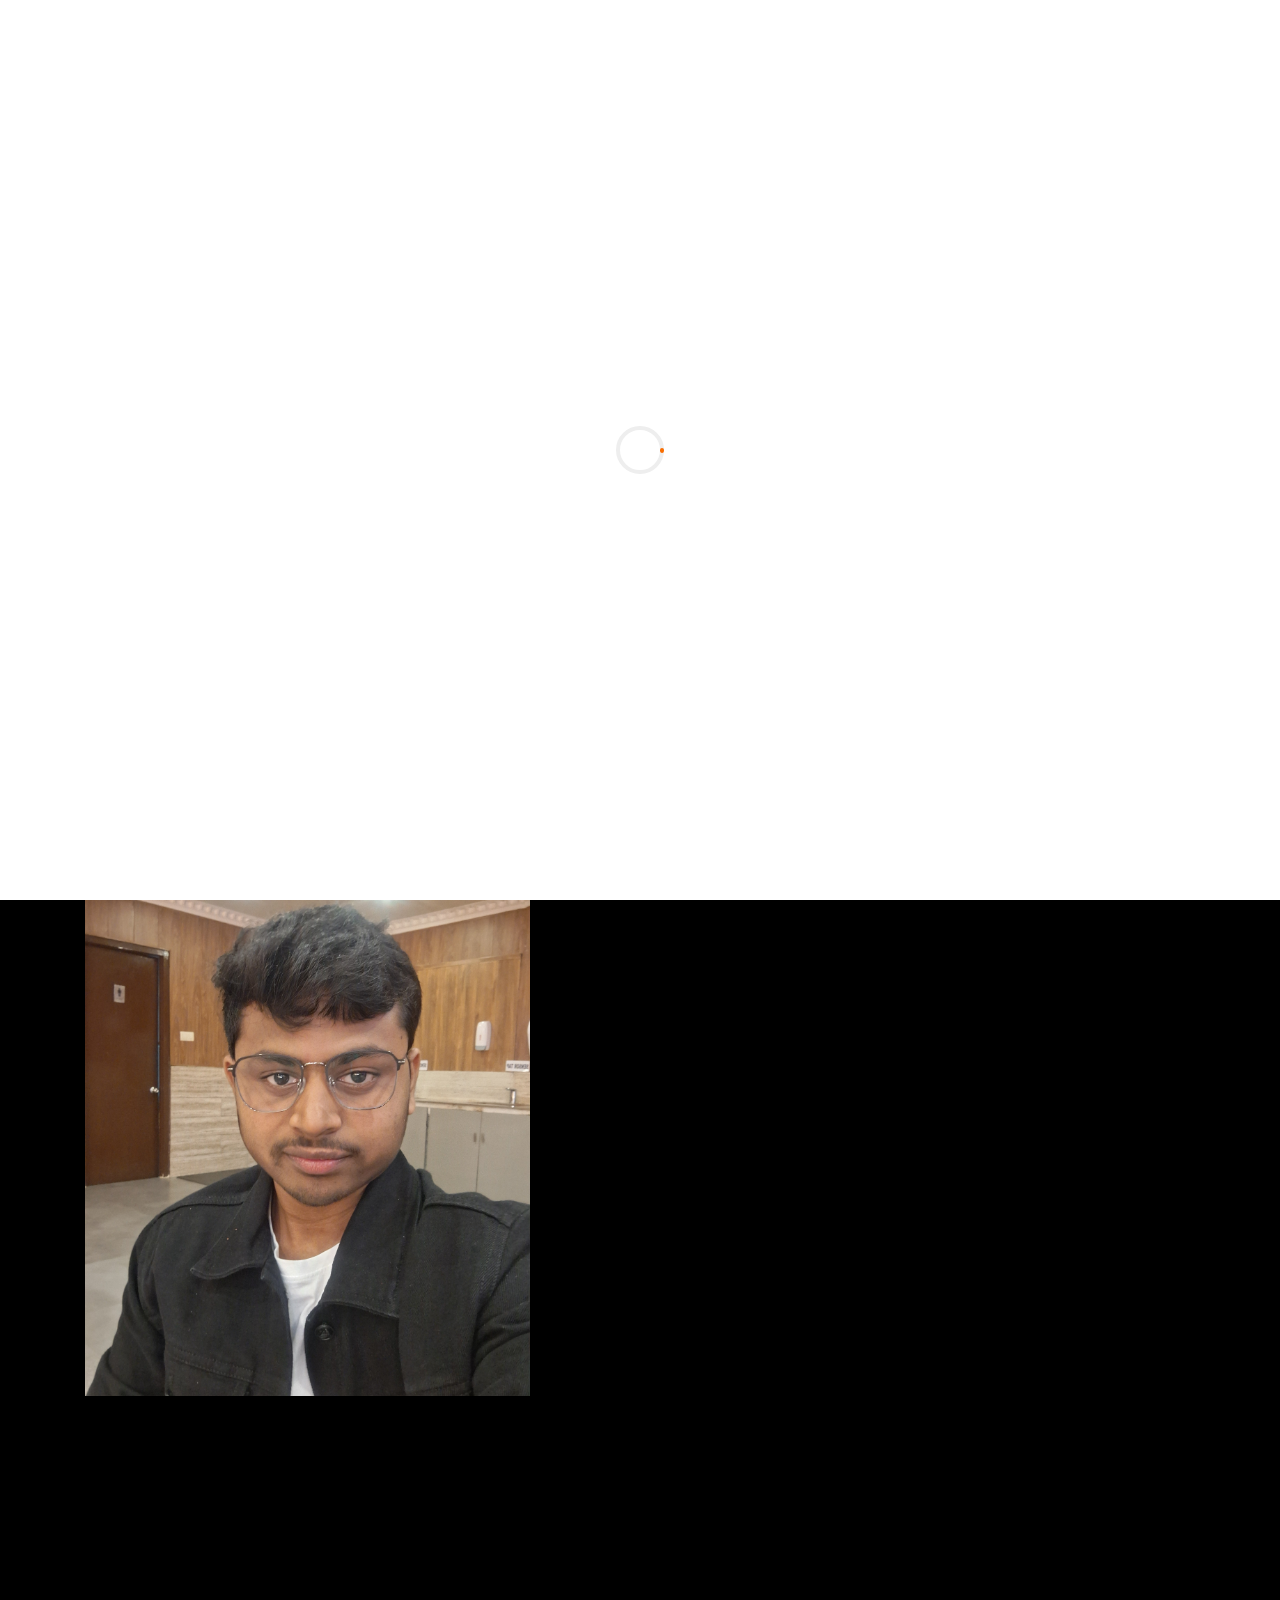
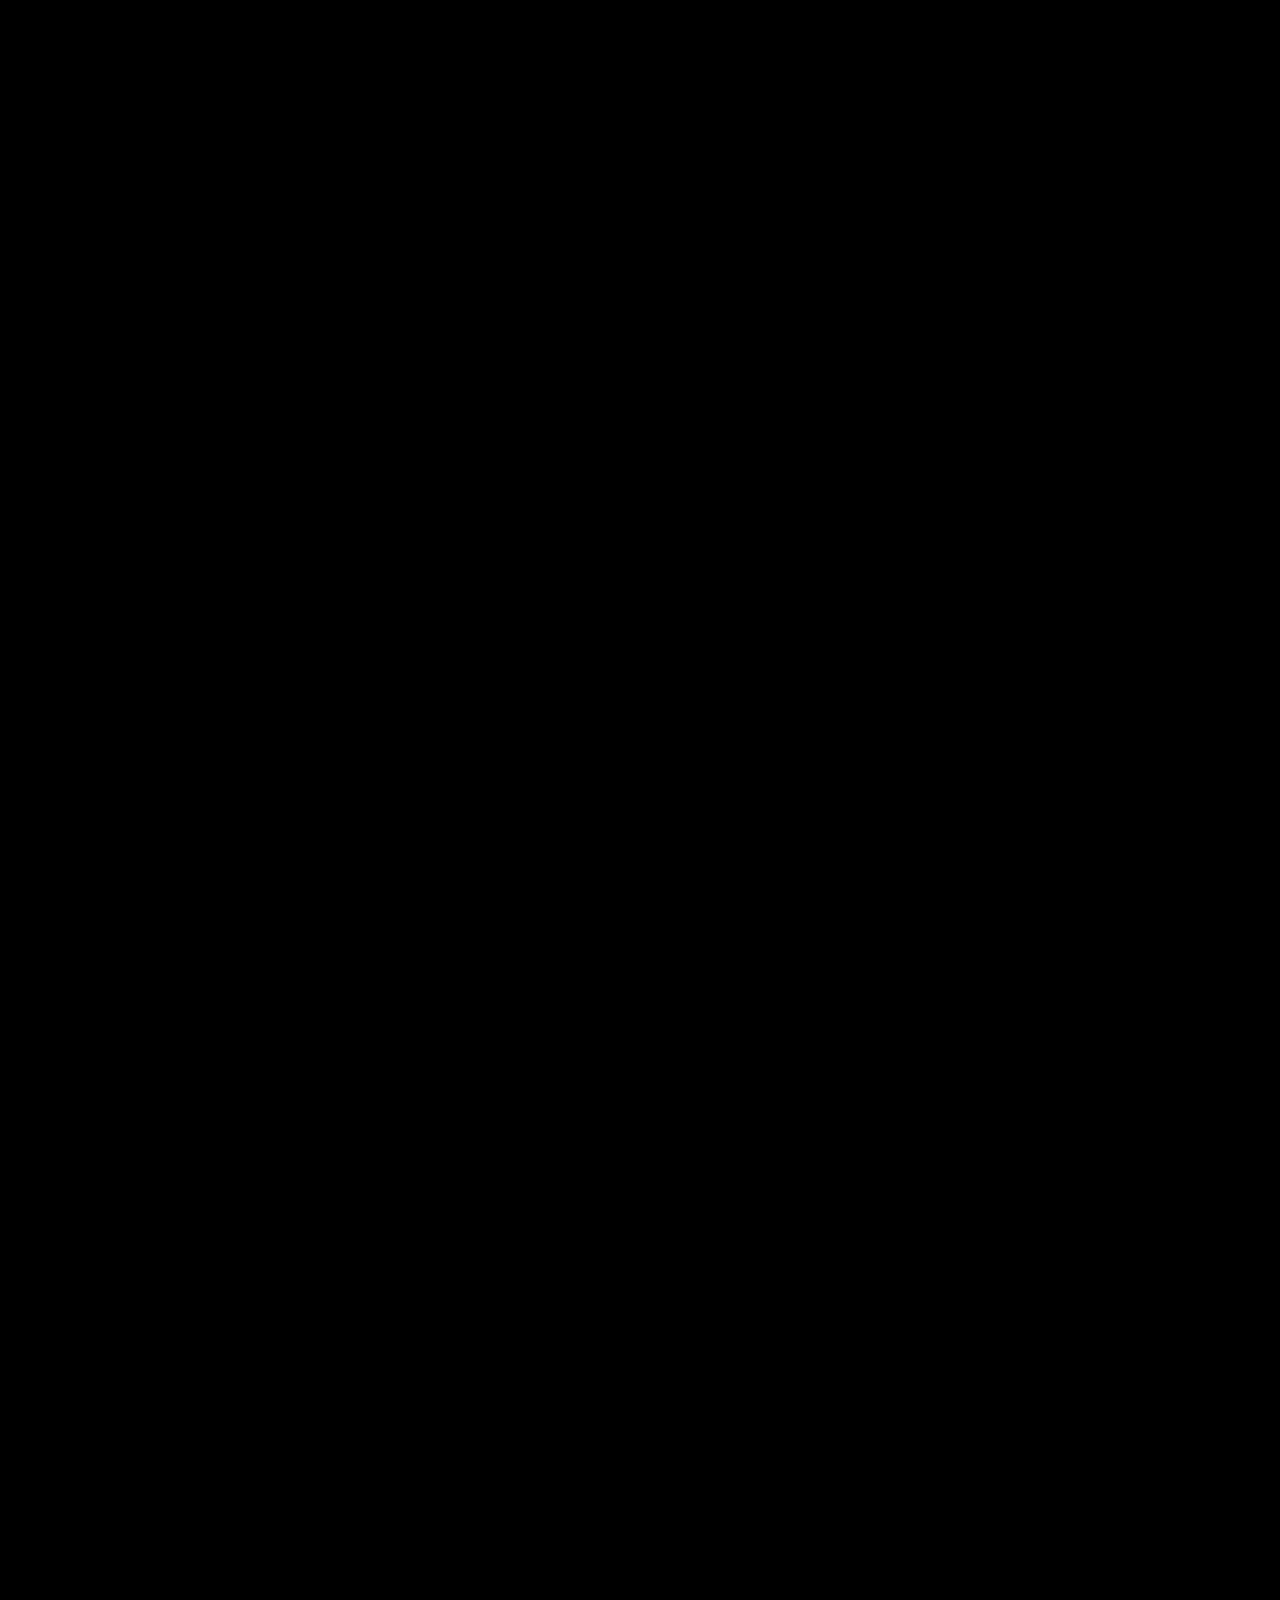
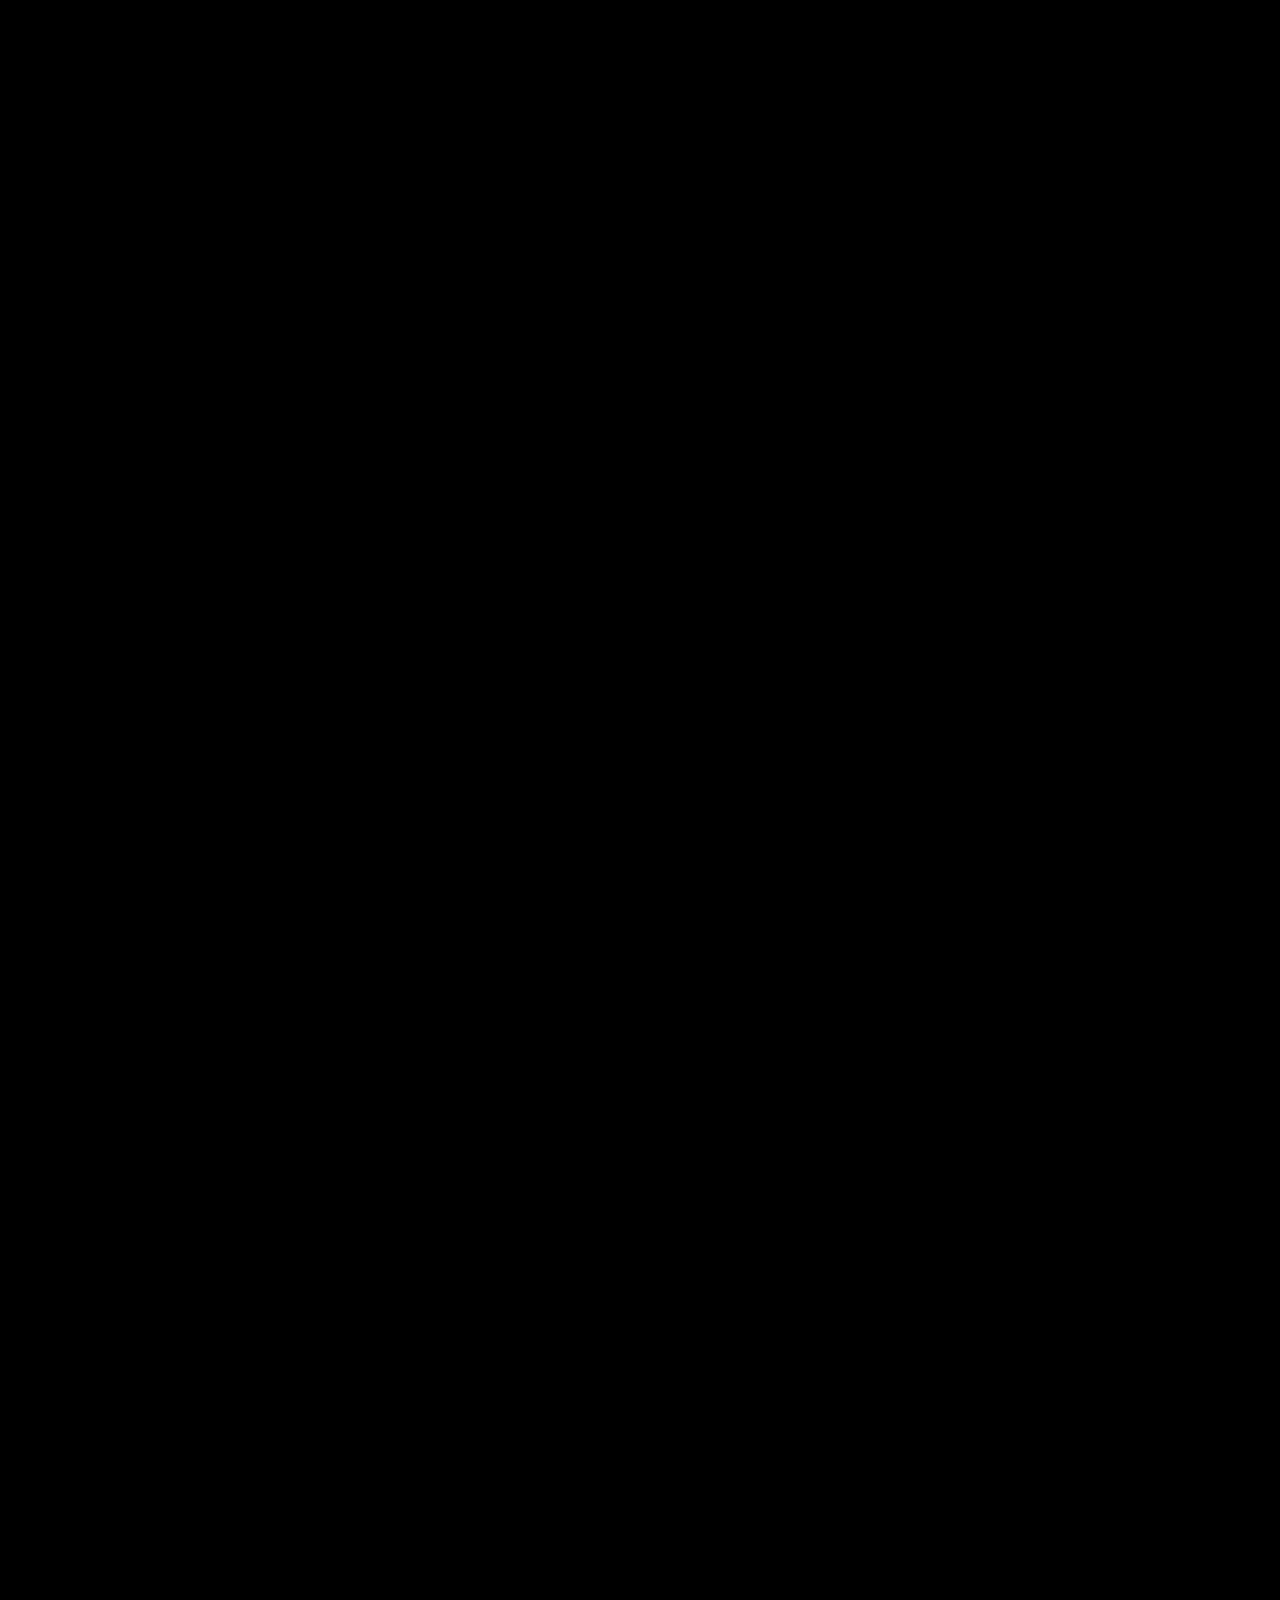
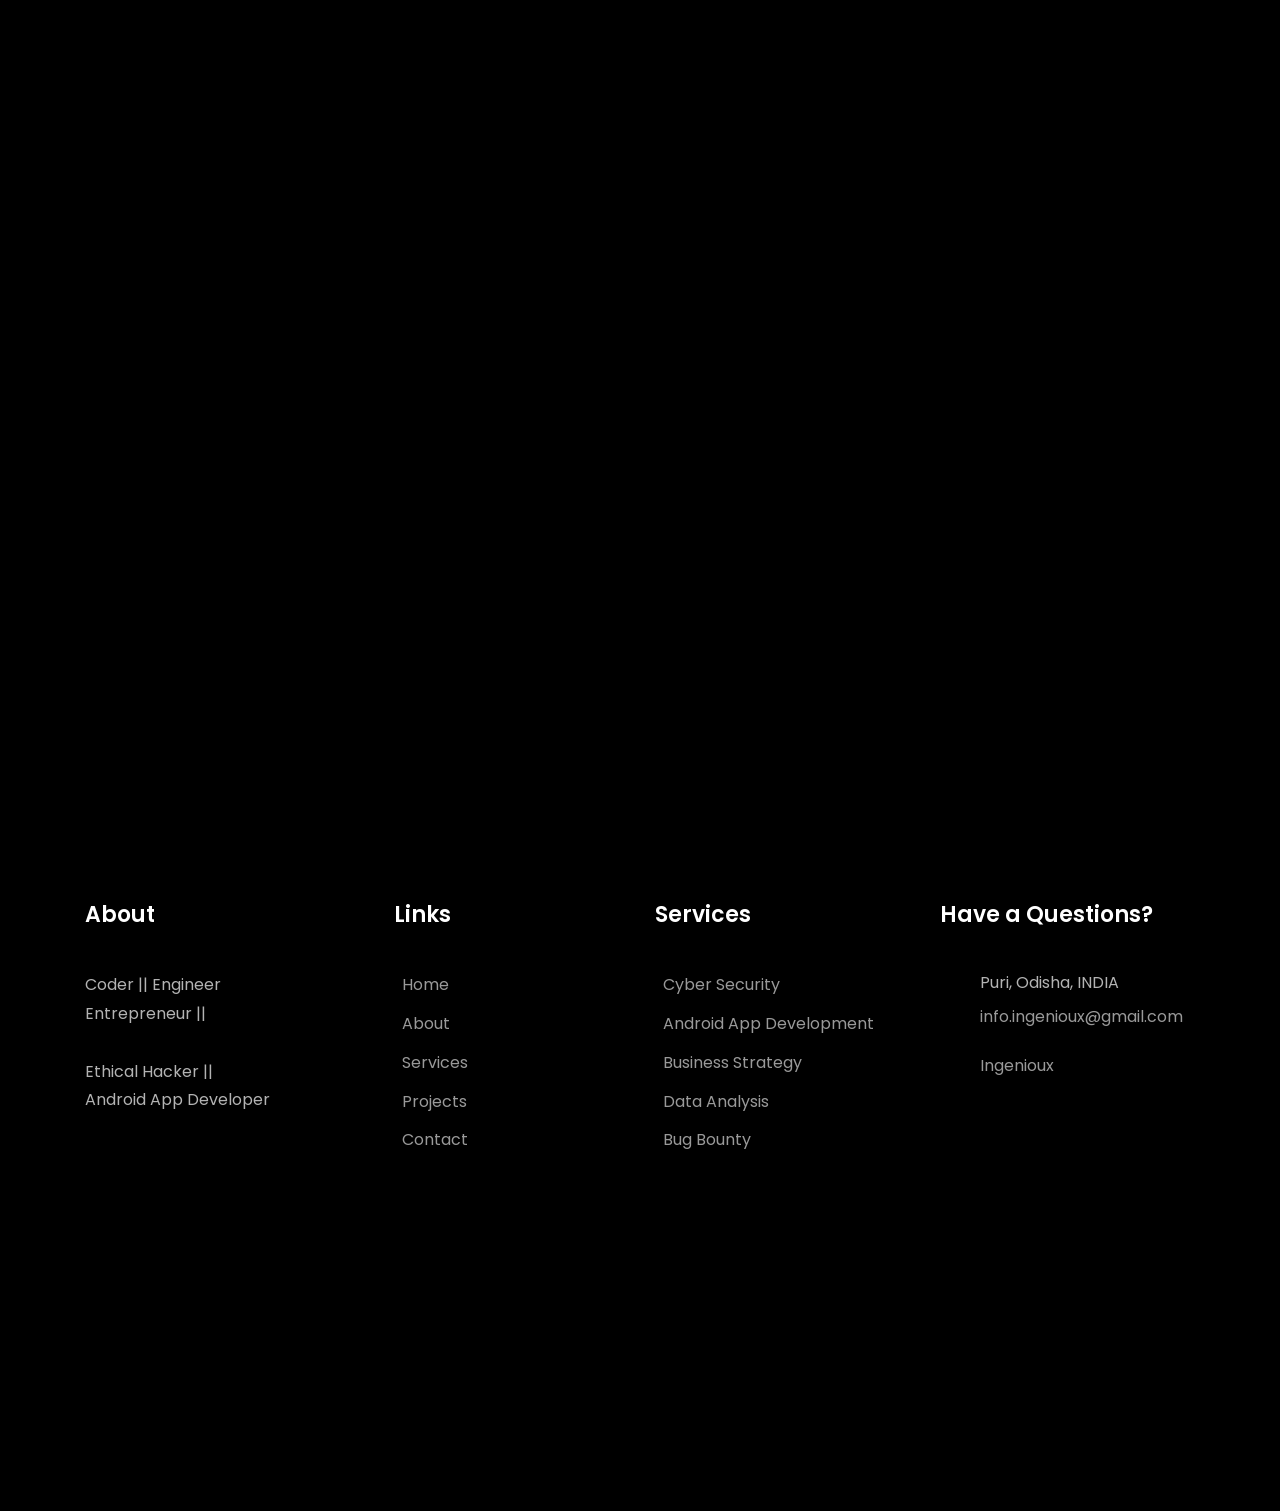
==== index.html @ 1e1bdc82 "Update index.html" ====
<!DOCTYPE html>
<html lang="en">
  <head>
    <title>Ingenioux || Hay Alekh!</title>
	  <link rel="icon" type="image/x-icon" href="https://blogger.googleusercontent.com/img/b/R29vZ2xl/AVvXsEhs-Kacajv7HwZ5LqKXg7LOEbwEMvuIS_xNDwW8kSK6Xep871aoGZAReVaSqQMQChvLt1QCOat-HdSnHIPf30BVnsytGZv7FipYfxCVT7uJjE8OHJSL7Al9yIMluQMZDfxj1KQny-QWlMieLqH8_SDfEB0HZ5l1DxRagwo4IL-vvm2brqpiVw470M8WXw/s320/20220922_144903.jpg">
    <meta charset="utf-8">
    <meta name="viewport" content="width=device-width, initial-scale=1, shrink-to-fit=no">
    
    <link href="https://fonts.googleapis.com/css?family=Poppins:100,200,300,400,500,600,700,800,900" rel="stylesheet">

    <link rel="stylesheet" href="css/open-iconic-bootstrap.min.css">
    <link rel="stylesheet" href="css/animate.css">
    
    <link rel="stylesheet" href="css/owl.carousel.min.css">
    <link rel="stylesheet" href="css/owl.theme.default.min.css">
    <link rel="stylesheet" href="css/magnific-popup.css">

    <link rel="stylesheet" href="css/aos.css">

    <link rel="stylesheet" href="css/ionicons.min.css">
    
    <link rel="stylesheet" href="css/flaticon.css">
    <link rel="stylesheet" href="css/icomoon.css">
    <link rel="stylesheet" href="css/style.css">
  </head>
  <body data-spy="scroll" data-target=".site-navbar-target" data-offset="300">
	  
	  
    <nav class="navbar navbar-expand-lg navbar-dark ftco_navbar ftco-navbar-light site-navbar-target" id="ftco-navbar">
	    <div class="container">
	      <a class="navbar-brand" href="index.html">#ALEKH</a>
	      <button class="navbar-toggler js-fh5co-nav-toggle fh5co-nav-toggle" type="button" data-toggle="collapse" data-target="#ftco-nav" aria-controls="ftco-nav" aria-expanded="false" aria-label="Toggle navigation">
	        <span class="oi oi-menu"></span> Menu
	      </button>

	      <div class="collapse navbar-collapse" id="ftco-nav">
	        <ul class="navbar-nav nav ml-auto">
	          <li class="nav-item"><a href="#home-section" class="nav-link"><span>Home</span></a></li>
	          <li class="nav-item"><a href="#about-section" class="nav-link"><span>About</span></a></li>
	          <li class="nav-item"><a href="#education-section" class="nav-link"><span>Education</span></a></li>
	          <li class="nav-item"><a href="#services-section" class="nav-link"><span>Services</span></a></li>
	          <li class="nav-item"><a href="#skills-section" class="nav-link"><span>Skills</span></a></li>
	          <li class="nav-item"><a href="#projects-section" class="nav-link"><span>Projects</span></a></li>
	          <li class="nav-item"><a href="#contact-section" class="nav-link"><span>Contact</span></a></li>
	        </ul>
	      </div>
	    </div>
	  </nav>
	  <section id="home-section" class="hero">
		  <div class="home-slider  owl-carousel">
	      <div class="slider-item ">
	      	<div class="overlay"></div>
	        <div class="container">
	          <div class="row d-md-flex no-gutters slider-text align-items-end justify-content-end" data-scrollax-parent="true">
	          	<div class="one-third js-fullheight order-md-last img img_bsck_edit" style="background-image:url(images/bg_1.png);">
	          		<div class="overlay"></div>
	          	</div>
		          <div class="one-forth d-flex  align-items-center ftco-animate" data-scrollax=" properties: { translateY: '70%' }">
		          	<div class="text">
						<style> @media (max-width: 768px) {
  								#home-section .one-forth {
    							margin-top: 50px;
  									}
								}
						</style>
		          		<span class="subheading">Hello!</span>
			            <h1 class="mb-4 mt-3">I'm <span>ALEKH</span></h1>
			            <h2 class="mb-4">A Research Scholar</h2>
			            <p><a href="#" class="btn btn-primary py-3 px-4">Hire me</a> <a href="#" class="btn btn-white btn-outline-white py-3 px-4">My works</a></p>
		            </div>
		          </div>
	        	</div>
	        </div>
	      </div>

	      <div class="slider-item">
	      	<div class="overlay"></div>
	        <div class="container">
	          <div class="row d-flex no-gutters slider-text align-items-end justify-content-end" data-scrollax-parent="true">
	          	<div class="one-third js-fullheight order-md-last img img_bsck_edit" style="background-image:url(images/bg_3.png);">
	          		<div class="overlay"></div>
	          	</div>
		          <div class="one-forth d-flex align-items-center ftco-animate" data-scrollax=" properties: { translateY: '70%' }">
		          	<div class="text">
						<style> @media (max-width: 768px) {
  								#home-section .one-forth {
    							margin-top: 50px;
  									}
								}
						</style>
		          		<span class="subheading">Hello!</span>
			            <h1 class="mb-4 mt-3">I'm <span>ALEKH</span></h1>
			            <h2 class="mb-4">An Android App Developper</h2>
			            <p><a href="#" class="btn btn-primary py-3 px-4">Hire me</a> <a href="#" class="btn btn-white btn-outline-white py-3 px-4">My works</a></p>
		            </div>
		          </div>
	        	</div>
	        </div>
	      </div>
	    </div>
    </section>
<style> @media (max-width: 768px) {
  #home-section .slider-item {
    height: 500px !important;   // smaller height for mobile
  }
  #home-section .js-fullheight {
    height: 500px !important;
  }
}
</style>

    <section class="ftco-about img ftco-section ftco-no-pb" id="about-section">
    	<div class="container">
    		<div class="row d-flex">
    			<div class="col-md-6 col-lg-5 d-flex">
    				<div class="img-about img d-flex align-items-stretch">
    					<div class="overlay"></div>
	    				<div class="img d-flex align-self-stretch align-items-center" style="background-image:url(images/about.jpg);">
	    				</div>
    				</div>
    			</div>
    			<div class="col-md-6 col-lg-7 pl-lg-5 pb-5">
    				<div class="row justify-content-start pb-3">
		          <div class="col-md-12 heading-section ftco-animate">
		          	<h1 class="big">About</h1>
		            <h2 class="mb-4">About Me</h2>
		            <p> </p>
		            <ul class="about-info mt-4 px-md-0 px-2">
		            	<li class="d-flex"><span>Name:</span> <span>Alekh Chandra Sahoo</span></li>
		            	<li class="d-flex"><span>Age:</span> <span>23</span></li>
		            	<li class="d-flex"><span>Address:</span> <span>Puri, Odisha, India</span></li>
		            	<li class="d-flex"><span>Email:</span> <span>info.ingenioux@gmail.com</span></li>
		            	<li class="d-flex"><span>Handles: </span> <span>Ingenioux</span></li>
		            </ul>
		          </div>
		        </div>

					
	          <div class="counter-wrap ftco-animate d-flex mt-md-3">
              <div class="text">
              	<p class="mb-4">
	                <center><span class="number" data-number="95">0</span>
	                <span>+ Projects completed</span></center>
                </p>
                <p><a href="https://drive.google.com/file/d/12e6tczPypV0lP0zd4TnnIY482uBv_f4H/view?usp=sharing" class="btn btn-primary py-3 px-3">Download CV</a></p>
              </div>
	          </div>
	        </div>
        </div>
    	</div>
    </section>

    <section class="ftco-section ftco-no-pb" id="education-section">
    	<div class="container">
    		<div class="row justify-content-center pb-5">
          <div class="col-md-10 heading-section text-center ftco-animate">
          	<h1 class="big big-2">Education</h1>
            <h2 class="mb-4">Education</h2>
            <p>  </p>
          </div>
        </div>   

			
    		<div class="row">
    			<div class="col-md-6">
    				<div class="resume-wrap ftco-animate">
    					<span class="date">2015-2018</span>
    					<h2>Matriculation</h2>
    					<span class="position">Aishanyeswar Bidyapith, Astarang</span>
    					<p class="mt-4">      </p>
    				</div></div>


					<div class="col-md-6">
    				<div class="resume-wrap ftco-animate">
    					<span class="date">2018-2020</span>
    					<h2>Post-matric in Science with IT</h2>
    					<span class="position">Rajdhani Higher Secondary School, Bhubaneswar</span>
    					<p class="mt-4">     </p>
    				</div></div>
					</div>

					<div class="row">
					<div class="col-md-6">
					<div class="resume-wrap ftco-animate">
					<span class="date">2020-2024</span>
    					<h2>BTech in Computer Sciencen and Engineering</h2>
    					<span class="position">Government College of Engineering Kalahandi</span>
    					<p class="mt-4">   </p>
					</div></div>

						
    			<div class="col-md-6">
    				<div class="resume-wrap ftco-animate">
    					<span class="date">2024-2025</span>
					<h2>Preparation of GATE EXAM</h2>
					<span class="position">From Byju's, PW </span>
					<p class="mt-4">   </p>
				</div></div>
				</div>
				

				<div class="row">	
				<div class="col-md-6">
				<div class="resume-wrap ftco-animate">
					<span class="date">2025-2027</span>
					<h2>MTech in Computer Science and Engineering</h2>
					<span class="position">Odisha University of Technology and Research</span>
					<p class="mt-4">   </p>
				</div></div>	
				</div>


					
				</div>
    </section>

    <section class="ftco-section" id="services-section">
    	<div class="container">
    		<div class="row justify-content-center py-5 mt-5">
          <div class="col-md-12 heading-section text-center ftco-animate">
          	<h1 class="big big-2">Services</h1>
            <h2 class="mb-4">Services</h2>
            <p> </p>
          </div>
        </div>
    		<div class="row">
					<div class="col-md-4 text-center d-flex ftco-animate">
						<a href="#" class="services-1">
							<span class="icon">
								<i class="flaticon-analysis"></i>
							</span>
							<div class="desc">
								<h3 class="mb-5">Android App Development</h3>
							</div>
						</a>
					</div>
					<div class="col-md-4 text-center d-flex ftco-animate">
						<a href="#" class="services-1">
							<span class="icon">
								<i class="flaticon-flasks"></i>
							</span>
							<div class="desc">
								<h3 class="mb-5">Full-stack development</h3>
							</div>
						</a>
					</div>
					<div class="col-md-4 text-center d-flex ftco-animate">
						<a href="#" class="services-1">
							<span class="icon">
								<i class="flaticon-ideas"></i>
							</span>
							<div class="desc">
								<h3 class="mb-5">Reseach Works</h3>
							</div>
						</a>
					</div>

					<div class="col-md-4 text-center d-flex ftco-animate">
						<a href="#" class="services-1">
							<span class="icon">
								<i class="flaticon-analysis"></i>
							</span>
							<div class="desc">
								<h3 class="mb-5">Teaching</h3>
							</div>
						</a>
					</div>
					<div class="col-md-4 text-center d-flex ftco-animate">
						<a href="#" class="services-1">
							<span class="icon">
								<i class="flaticon-flasks"></i>
							</span>
							<div class="desc">
								<h3 class="mb-5">Data Analysis</h3>
							</div>
						</a>
					</div>
					<div class="col-md-4 text-center d-flex ftco-animate">
						<a href="#" class="services-1">
							<span class="icon">
								<i class="flaticon-ideas"></i>
							</span>
							<div class="desc">
								<h3 class="mb-5">Business Strategy</h3>
							</div>
						</a>
					</div>
				</div>
    	</div>
    </section>

		
		<section class="ftco-section" id="skills-section">
			<div class="container">
				<div class="row justify-content-center pb-5">
          <div class="col-md-12 heading-section text-center ftco-animate">
          	<h1 class="big big-2">Skills</h1>
            <h2 class="mb-4">My Skills</h2>
            <p> </p>
          </div>
        </div>
				<div class="row">
					<div class="col-md-6 animate-box">
						<div class="progress-wrap ftco-animate">
							<h3>Android Studio</h3>
							<div class="progress">
							 	<div class="progress-bar color-1" role="progressbar" aria-valuenow="80"
							  	aria-valuemin="0" aria-valuemax="100" style="width:80%">
							    <span>80%</span>
							  	</div>
							</div>
						</div>
					</div>
					<div class="col-md-6 animate-box">
						<div class="progress-wrap ftco-animate">
							<h3>Full Stack Development</h3>
							<div class="progress">
							 	<div class="progress-bar color-2" role="progressbar" aria-valuenow="65"
							  	aria-valuemin="0" aria-valuemax="100" style="width:65%">
							    <span>85%</span>
							  	</div>
							</div>
						</div>
					</div>
										<div class="col-md-6 animate-box">
						<div class="progress-wrap ftco-animate">
							<h3>Data Structure and Algorithm</h3>
							<div class="progress">
							 	<div class="progress-bar color-1" role="progressbar" aria-valuenow="80"
							  	aria-valuemin="0" aria-valuemax="100" style="width:80%">
							    <span>80%</span>
							  	</div>
							</div>
						</div>
					</div>
					<div class="col-md-6 animate-box">
						<div class="progress-wrap ftco-animate">
							<h3>Database Management System</h3>
							<div class="progress">
							 	<div class="progress-bar color-2" role="progressbar" aria-valuenow="65"
							  	aria-valuemin="0" aria-valuemax="100" style="width:65%">
							    <span>80%</span>
							  	</div>
							</div>
						</div>
					</div>
					<div class="col-md-6 animate-box">
						<div class="progress-wrap ftco-animate">
							<h3>JAVA</h3>
							<div class="progress">
							 	<div class="progress-bar color-3" role="progressbar" aria-valuenow="95"
							  	aria-valuemin="0" aria-valuemax="100" style="width:95%">
							    <span>95%</span>
							  	</div>
							</div>
						</div>
					</div>
					<div class="col-md-6 animate-box">
						<div class="progress-wrap ftco-animate">
							<h3>Python</h3>
							<div class="progress">
							 	<div class="progress-bar color-4" role="progressbar" aria-valuenow="85"
							  	aria-valuemin="0" aria-valuemax="100" style="width:85%">
							    <span>85%</span>
							  	</div>
							</div>
						</div>
					</div>
					<div class="col-md-6 animate-box">
						<div class="progress-wrap ftco-animate">
							<h3>C++</h3>
							<div class="progress">
							 	<div class="progress-bar color-3" role="progressbar" aria-valuenow="80"
							  	aria-valuemin="0" aria-valuemax="100" style="width:80%">
							    <span>80%</span>
							  	</div>
							</div>
						</div>
					</div>
					<div class="col-md-6 animate-box">
						<div class="progress-wrap ftco-animate">
							<h3>MySQL</h3>
							<div class="progress">
							 	<div class="progress-bar color-5" role="progressbar" aria-valuenow="80"
							  	aria-valuemin="0" aria-valuemax="100" style="width:80%">
							    <span>80%</span>
							  	</div>
							</div>
						</div>
					</div>
					<div class="col-md-6 animate-box">
						<div class="progress-wrap ftco-animate">
							<h3>Research Writing</h3>
							<div class="progress">
							 	<div class="progress-bar color-3" role="progressbar" aria-valuenow="95"
							  	aria-valuemin="0" aria-valuemax="100" style="width:95%">
							    <span>85%</span>
							  	</div>
							</div>
						</div>
					</div>
					<div class="col-md-6 animate-box">
						<div class="progress-wrap ftco-animate">
							<h3>Business Management</h3>
							<div class="progress">
							 	<div class="progress-bar color-6" role="progressbar" aria-valuenow="65"
							  	aria-valuemin="0" aria-valuemax="100" style="width:65%">
							    <span>75%</span>
							  	</div>
							</div>
						</div>
					</div>
				</div>
			</div>
		</section>
 



    <section class="ftco-section ftco-project" id="projects-section">
			<div class="container">
				<div class="row justify-content-center py-5 mt-5">
			  <div class="col-md-12 heading-section text-center ftco-animate">
				  <h1 class="big big-2">Projects</h1>
				<h2 class="mb-4">Projects</h2>
				<p> </p>
			  </div>
			</div>
				<div class="row">
						<div class="col-md-4 text-center d-flex ftco-animate">
							<a href="#" class="services-1">
								<span class="icon">
								</span>
								<div class="desc">
									<h3 class="mb-5">Application for lost luggage retrivation</h3>
								</div>
							</a>
						</div>
						<div class="col-md-4 text-center d-flex ftco-animate">
							<a href="#" class="services-1">
								<span class="icon">
								</span>
								<div class="desc">
									<h3 class="mb-5">Automated printing using application</h3>
								</div>
							</a>
						</div>
						<div class="col-md-4 text-center d-flex ftco-animate">
							<a href="#" class="services-1">
								<span class="icon">
								</span>
								<div class="desc">
									<h3 class="mb-5">Nearby people discover application</h3>
								</div>
							</a>
						</div>
	
						<div class="col-md-4 text-center d-flex ftco-animate">
							<a href="#" class="services-1">
								<span class="icon">
								</span>
								<div class="desc">
									<h3 class="mb-5">Social media application</h3>
								</div>
							</a>
						</div>
						<div class="col-md-4 text-center d-flex ftco-animate">
							<a href="#" class="services-1">
								<span class="icon">
								</span>
								<div class="desc">
									<h3 class="mb-5">Cloud Storage Application</h3>
								</div>
							</a>
						</div>
						<div class="col-md-4 text-center d-flex ftco-animate">
							<a href="#" class="services-1">
								<span class="icon">
								</span>
								<div class="desc">
									<h3 class="mb-5">Jarvish AI</h3>
								</div>
							</a>
						</div>
					</div>
			</div>
		</section>
    	



    <section class="ftco-section contact-section ftco-no-pb" id="contact-section">
      <div class="container">
      	<div class="row justify-content-center mb-5 pb-3">
          <div class="col-md-7 heading-section text-center ftco-animate">
            <h1 class="big big-2">Contact</h1>
            <h2 class="mb-4">Contact Me</h2>
            <p>            </p>
          </div>
        </div>

        <div class="row d-flex contact-info mb-5">
          <div class="col-md-6 col-lg-3 d-flex ftco-animate">
          	<div class="align-self-stretch box p-4 text-center">
          		<div class="icon d-flex align-items-center justify-content-center">
          			<span class="icon-map-signs"></span>
          		</div>
          		<h3 class="mb-4">Address</h3>
	            <p>Puri, Odisha, INDIA</p>
	          </div>
          </div>
          <div class="col-md-6 col-lg-3 d-flex ftco-animate">
          	<div class="align-self-stretch box p-4 text-center">
          		<div class="icon d-flex align-items-center justify-content-center">
          			<span class="icon-phone2"></span>
          		</div>
          		<h3 class="mb-4">Nickname</h3>
	            <p>Ingenioux</p>
	          </div>
          </div>
          <div class="col-md-6 col-lg-3 d-flex ftco-animate">
          	<div class="align-self-stretch box p-4 text-center">
          		<div class="icon d-flex align-items-center justify-content-center">
          			<span class="icon-paper-plane"></span>
          		</div>
          		<h3 class="mb-4">Email Address</h3>
	            <p><a href="mailto:energeticreebel.in@gmail.com" target="_blank">info.ingenioux@gmail.com</a></p>
	          </div>
          </div>
          <div class="col-md-6 col-lg-3 d-flex ftco-animate">
          	<div class="align-self-stretch box p-4 text-center">
          		<div class="icon d-flex align-items-center justify-content-center">
          			<span class="icon-globe"></span>
          		</div>
          		<h3 class="mb-4">Website</h3>
	            <p><a href="https://ingenioux.blogspot.com/" target="_blank">Ingenioux</a></p>
	          </div>
          </div>
        </div>  
    </section>



		

    <footer class="ftco-footer ftco-section">
      <div class="container">
        <div class="row mb-5">
          <div class="col-md">
            <div class="ftco-footer-widget mb-4">
              <h2 class="ftco-heading-2">About</h2>
              <p>Coder || Engineer<br>
                Entrepreneur ||<br><br>
		Ethical Hacker ||<br>
		Android App Developer</p>
            </div>
          </div>
          <div class="col-md">
            <div class="ftco-footer-widget mb-4 ml-md-4">
              <h2 class="ftco-heading-2">Links</h2>
              <ul class="list-unstyled">
                <li><a href="#"><span class="icon-long-arrow-right mr-2"></span>Home</a></li>
                <li><a href="#"><span class="icon-long-arrow-right mr-2"></span>About</a></li>
                <li><a href="#"><span class="icon-long-arrow-right mr-2"></span>Services</a></li>
                <li><a href="#"><span class="icon-long-arrow-right mr-2"></span>Projects</a></li>
                <li><a href="#"><span class="icon-long-arrow-right mr-2"></span>Contact</a></li>
              </ul>
            </div>
          </div>
          <div class="col-md">
             <div class="ftco-footer-widget mb-4">
              <h2 class="ftco-heading-2">Services</h2>
              <ul class="list-unstyled">
                <li><a href="#"><span class="icon-long-arrow-right mr-2"></span>Cyber Security</a></li>
                <li><a href="#"><span class="icon-long-arrow-right mr-2"></span>Android App Development</a></li>
                <li><a href="#"><span class="icon-long-arrow-right mr-2"></span>Business Strategy</a></li>
                <li><a href="#"><span class="icon-long-arrow-right mr-2"></span>Data Analysis</a></li>
                <li><a href="#"><span class="icon-long-arrow-right mr-2"></span>Bug Bounty</a></li>
              </ul>
            </div>
          </div>
          <div class="col-md">
            <div class="ftco-footer-widget mb-4">
            	<h2 class="ftco-heading-2">Have a Questions?</h2>
            	<div class="block-23 mb-3">
	              <ul>
	                <li><span class="icon icon-map-marker"></span><span class="text">Puri, Odisha, INDIA</span></li>
	                <li><a href="#"><span class="icon icon-envelope"></span><span class="text">info.ingenioux@gmail.com</span></a></li>
			<li><a href="#"><span class="icon icon-phone"></span><span class="text">Ingenioux</span></a></li>
	              </ul>
	            </div>
            </div>
          </div>
        </div>
        <div class="row">
          <div class="col-md-12 text-center">

            
          </div>
        </div>
      </div>

	<div class="container">
        <div class="row mb-5">
	<ul class="ftco-footer-social list-unstyled float-md-left float-lft mt-5">
		<li class="ftco-animate"><a href="https://github.com/ingenioux" target="_blank"><span class="icon-github"></span></a></li>
		<li class="ftco-animate"><a href="https://www.linkedin.com/in/ingenioux/" target="_blank"><span class="icon-linkedin"></span></a></li>
                <li class="ftco-animate"><a href="https://twitter.com/ingenioux_" target="_blank"><span class="icon-twitter"></span></a></li>
                <li class="ftco-animate"><a href="https://www.facebook.com/ingenioux.io" target="_blank"><span class="icon-facebook"></span></a></li>
                <li class="ftco-animate"><a href="https://www.instagram.com/ingenioux.io/" target="_blank"><span class="icon-instagram"></span></a></li>
		<li class="ftco-animate"><a href="https://api.whatsapp.com/send?phone=919556771667&text=Hii..%20Alekh%20!!%20" target="_blank"><span class="icon-whatsapp"></span></a></li>
              </ul></div></div>
    </footer>
    
  

  <!-- loader -->
  <div id="ftco-loader" class="show fullscreen"><svg class="circular" width="48px" height="48px"><circle class="path-bg" cx="24" cy="24" r="22" fill="none" stroke-width="4" stroke="#eeeeee"/><circle class="path" cx="24" cy="24" r="22" fill="none" stroke-width="4" stroke-miterlimit="10" stroke="#F96D00"/></svg></div>


  <script src="js/jquery.min.js"></script>
  <script src="js/jquery-migrate-3.0.1.min.js"></script>
  <script src="js/popper.min.js"></script>
  <script src="js/bootstrap.min.js"></script>
  <script src="js/jquery.easing.1.3.js"></script>
  <script src="js/jquery.waypoints.min.js"></script>
  <script src="js/jquery.stellar.min.js"></script>
  <script src="js/owl.carousel.min.js"></script>
  <script src="js/jquery.magnific-popup.min.js"></script>
  <script src="js/aos.js"></script>
  <script src="js/jquery.animateNumber.min.js"></script>
  <script src="js/scrollax.min.js"></script>
  
  <script src="js/main.js"></script>
    
  </body>
</html>
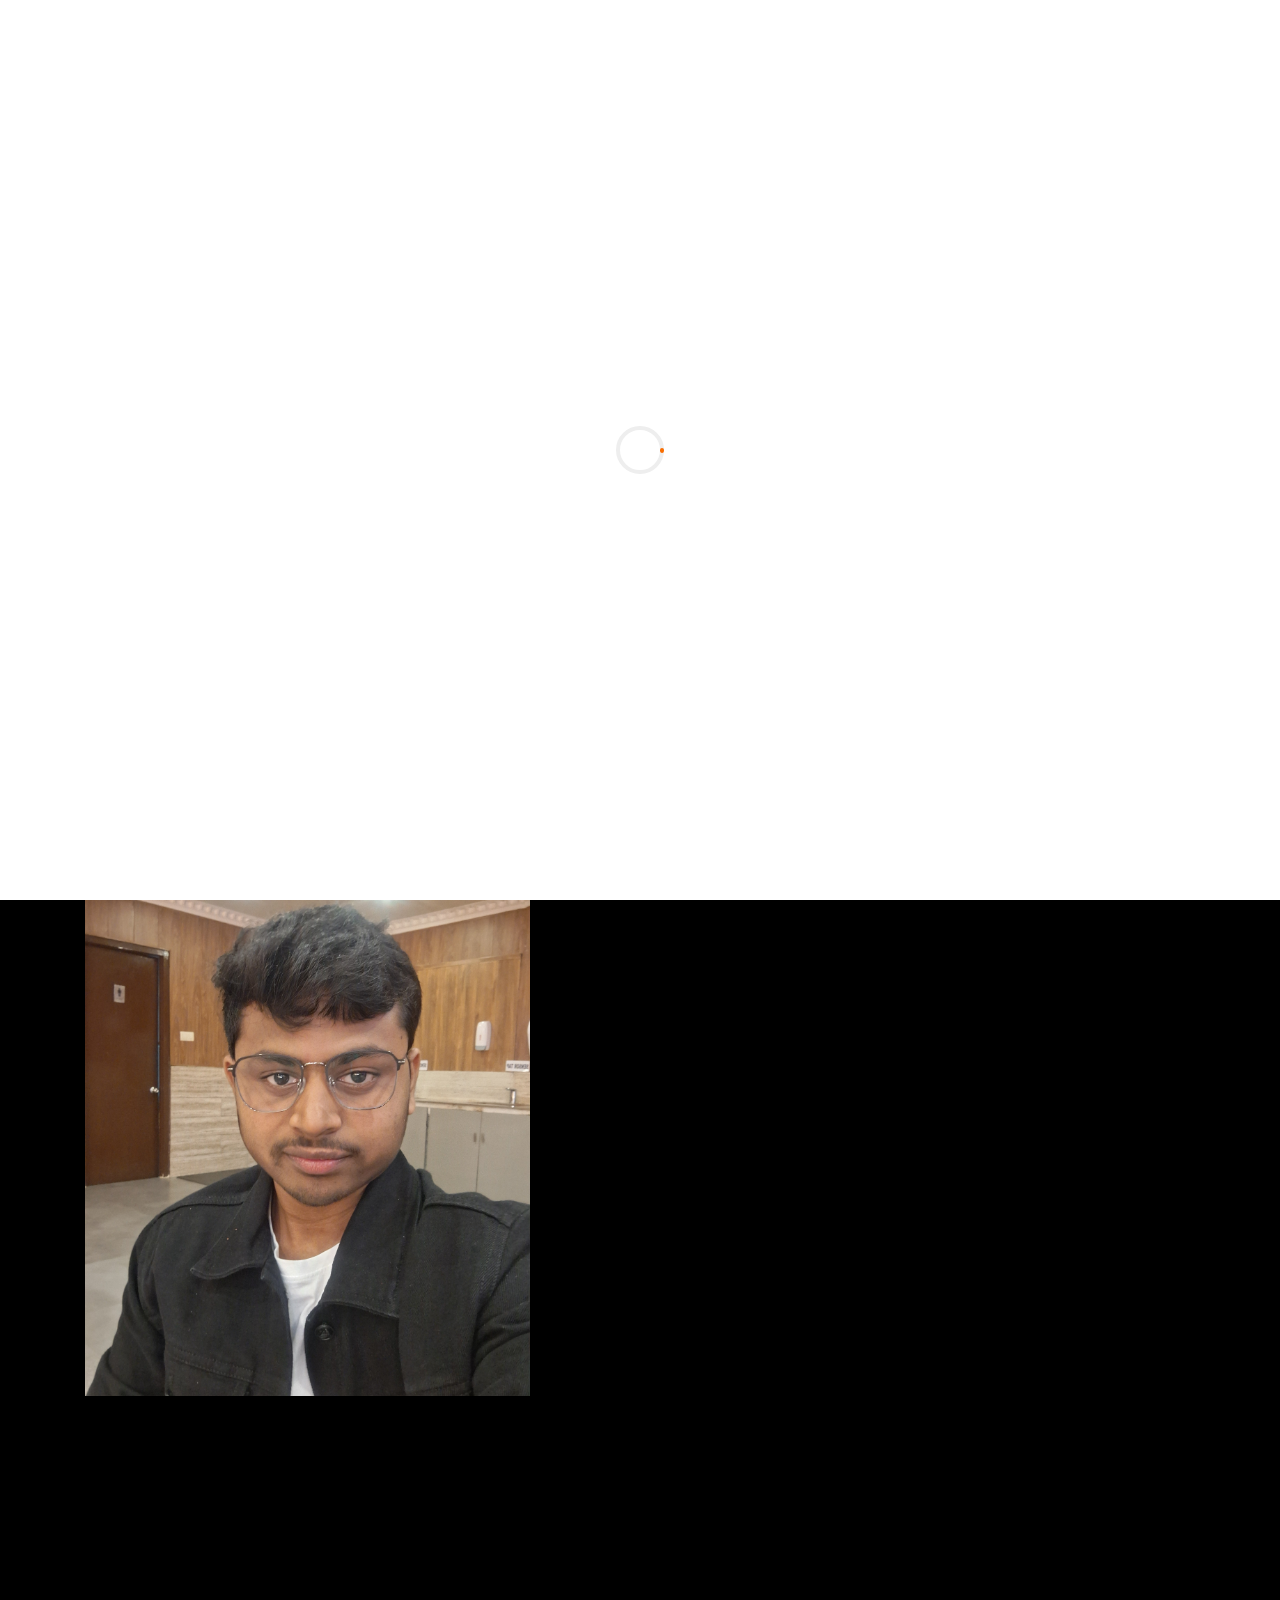
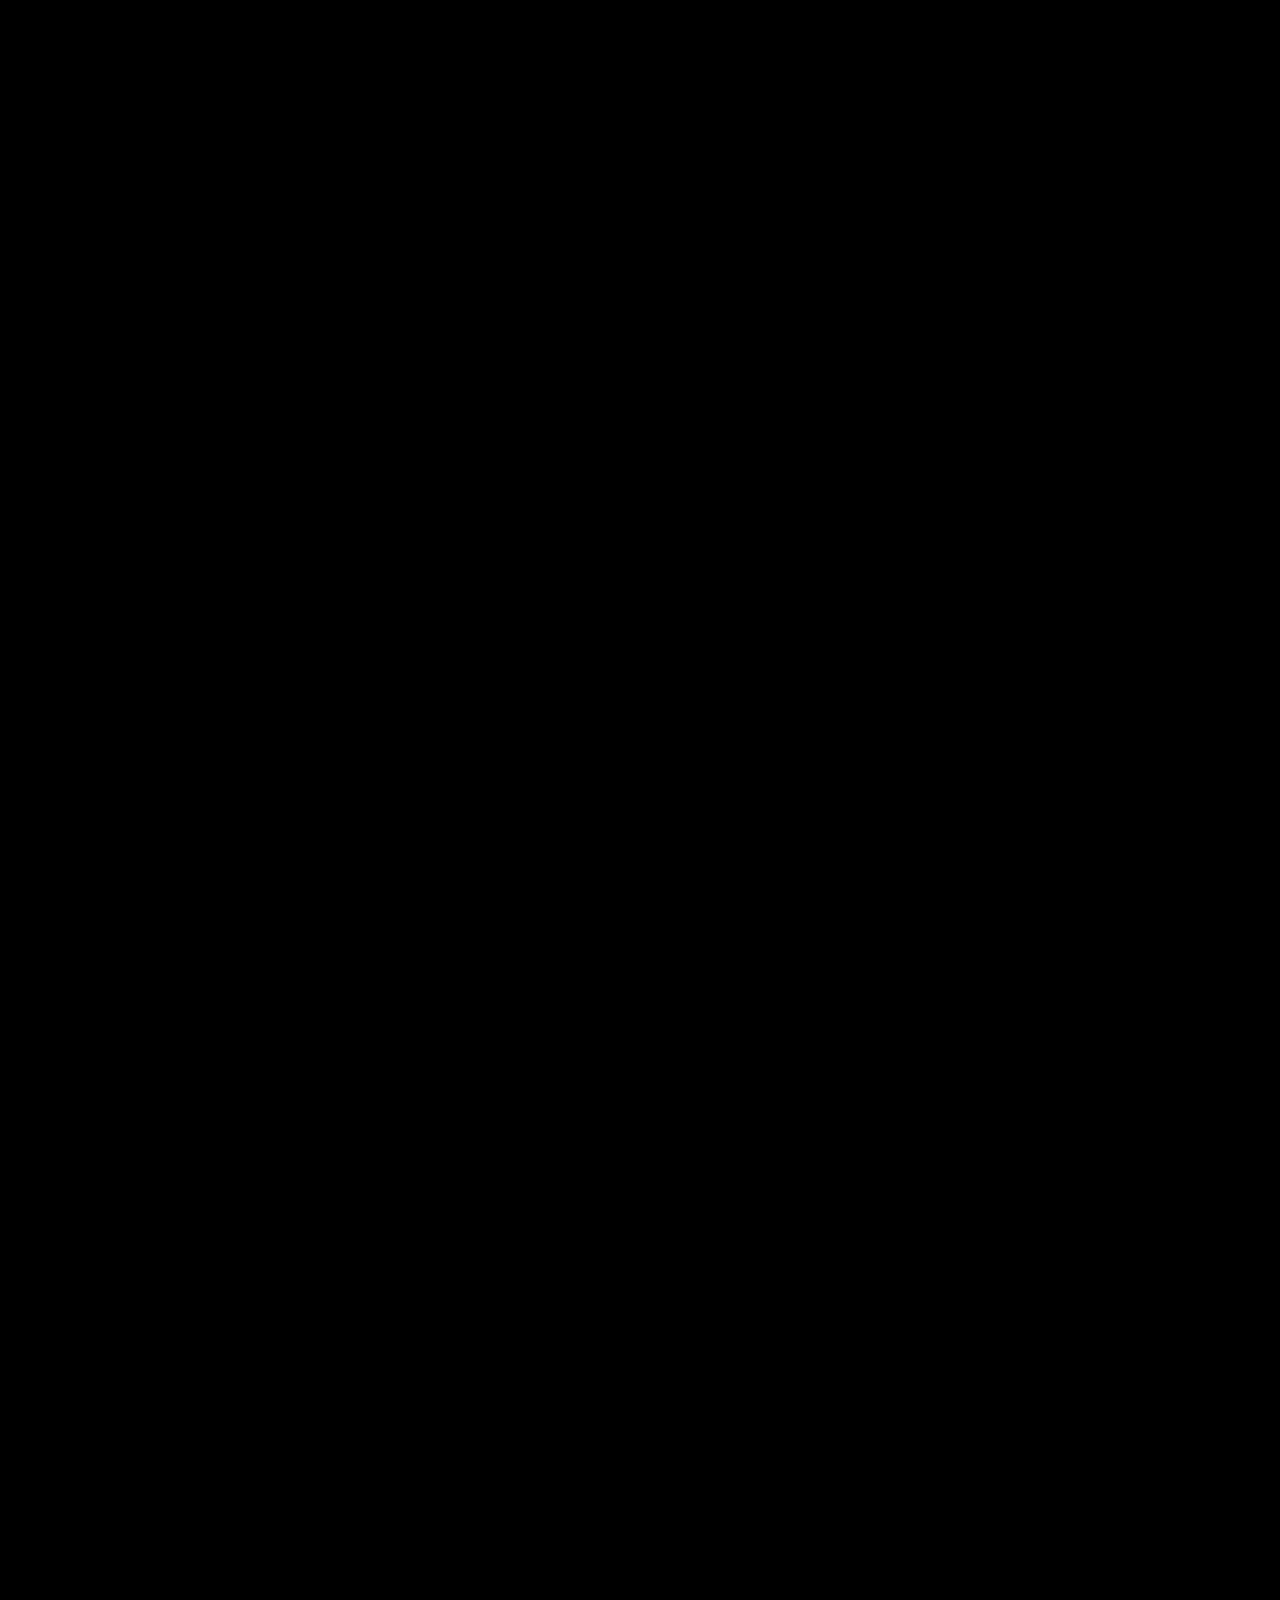
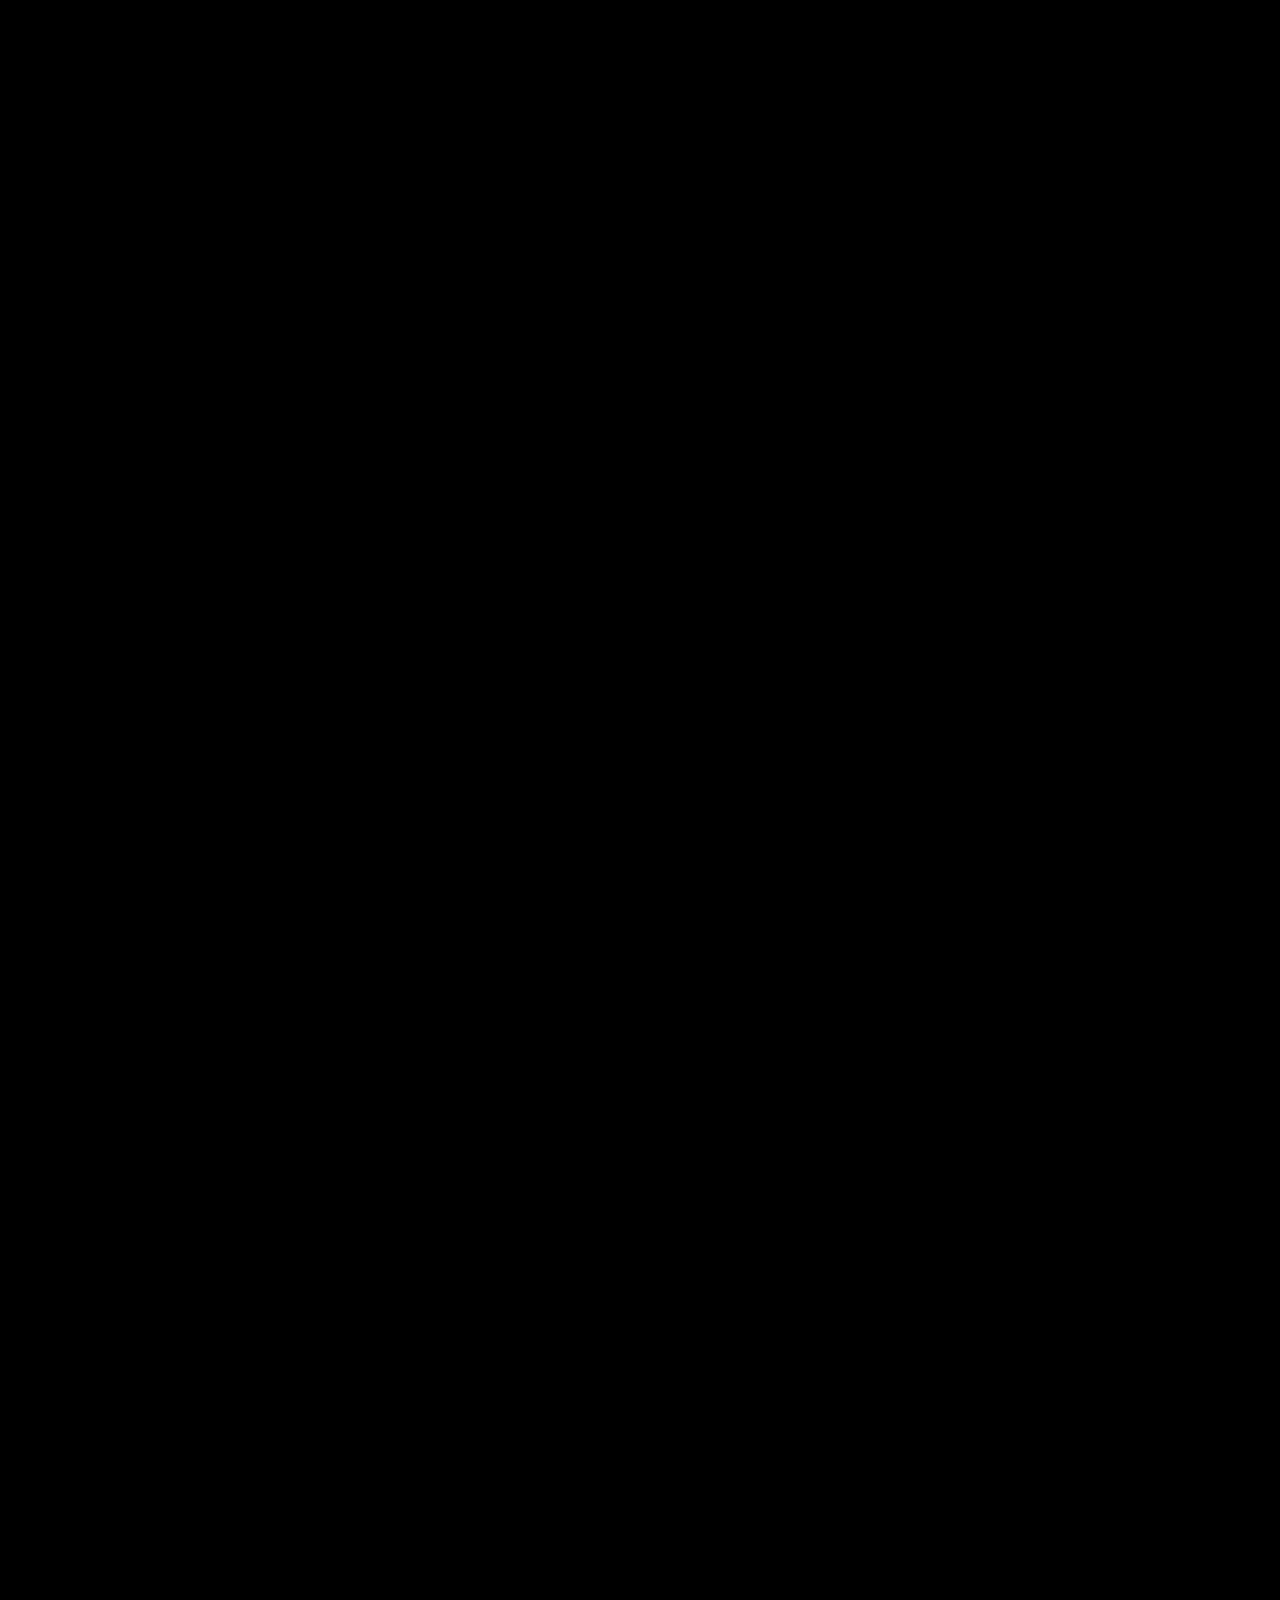
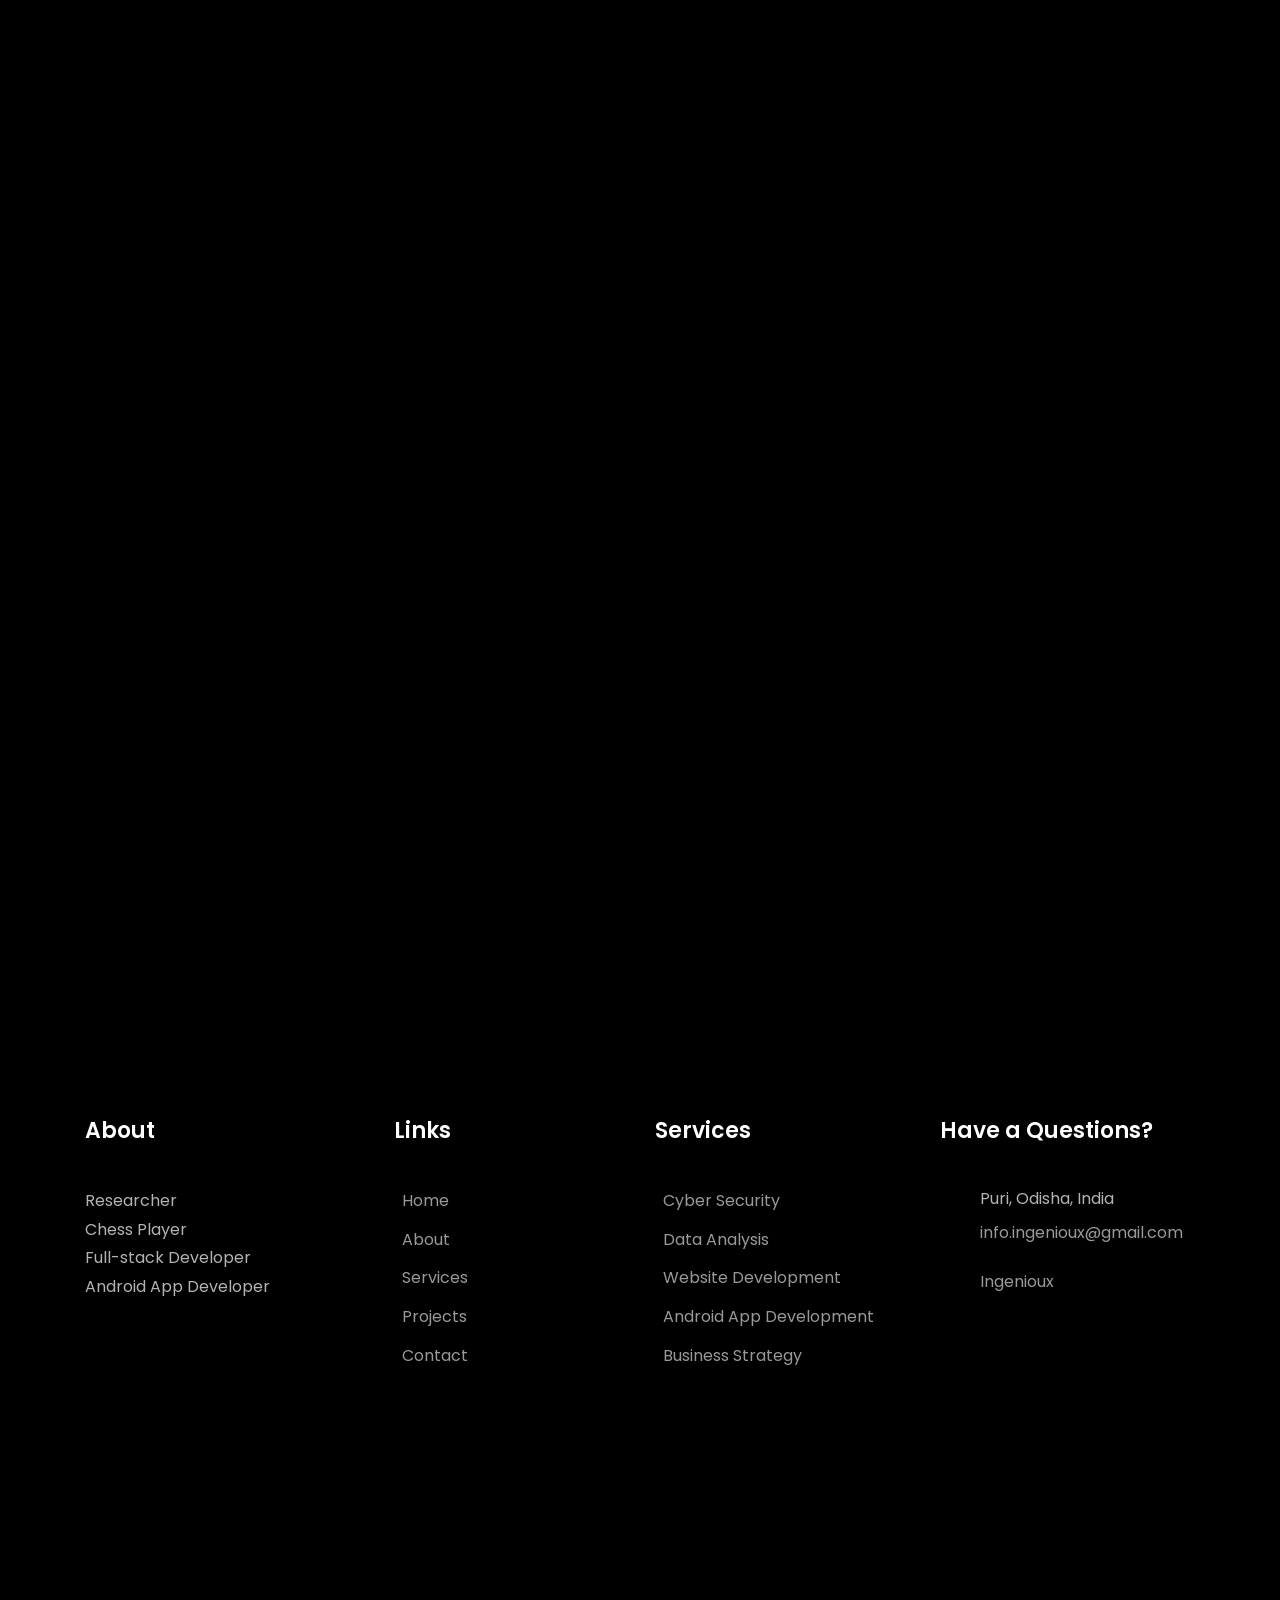
==== commit dd627e52: "Update index.html" ====
--- a/index.html
+++ b/index.html
@@ -66,7 +66,7 @@
 		          		<span class="subheading">Hello!</span>
 			            <h1 class="mb-4 mt-3">I'm <span>ALEKH</span></h1>
 			            <h2 class="mb-4">A Research Scholar</h2>
-			            <p><a href="#" class="btn btn-primary py-3 px-4">Hire me</a> <a href="#" class="btn btn-white btn-outline-white py-3 px-4">My works</a></p>
+			            <p><a href="https://ingenioux.github.io/webpages/hireme.html" target="_blank" class="btn btn-primary py-3 px-4">Hire me</a> <a href="#projects-section" class="btn btn-white btn-outline-white py-3 px-4">My works</a></p>
 		            </div>
 		          </div>
 	        	</div>
@@ -91,7 +91,7 @@
 		          		<span class="subheading">Hello!</span>
 			            <h1 class="mb-4 mt-3">I'm <span>ALEKH</span></h1>
 			            <h2 class="mb-4">An Android App Developper</h2>
-			            <p><a href="#" class="btn btn-primary py-3 px-4">Hire me</a> <a href="#" class="btn btn-white btn-outline-white py-3 px-4">My works</a></p>
+			            <p><a href="https://ingenioux.github.io/webpages/hireme.html" target="_blank" class="btn btn-primary py-3 px-4">Hire me</a> <a href="#projects-section" class="btn btn-white btn-outline-white py-3 px-4">My works</a></p>
 		            </div>
 		          </div>
 	        	</div>
@@ -317,7 +317,7 @@
 							<h3>Full Stack Development</h3>
 							<div class="progress">
 							 	<div class="progress-bar color-2" role="progressbar" aria-valuenow="65"
-							  	aria-valuemin="0" aria-valuemax="100" style="width:65%">
+							  	aria-valuemin="0" aria-valuemax="100" style="width:85%">
 							    <span>85%</span>
 							  	</div>
 							</div>
@@ -339,7 +339,7 @@
 							<h3>Database Management System</h3>
 							<div class="progress">
 							 	<div class="progress-bar color-2" role="progressbar" aria-valuenow="65"
-							  	aria-valuemin="0" aria-valuemax="100" style="width:65%">
+							  	aria-valuemin="0" aria-valuemax="100" style="width:80%">
 							    <span>80%</span>
 							  	</div>
 							</div>
@@ -394,7 +394,7 @@
 							<h3>Research Writing</h3>
 							<div class="progress">
 							 	<div class="progress-bar color-3" role="progressbar" aria-valuenow="95"
-							  	aria-valuemin="0" aria-valuemax="100" style="width:95%">
+							  	aria-valuemin="0" aria-valuemax="100" style="width:85%">
 							    <span>85%</span>
 							  	</div>
 							</div>
@@ -405,7 +405,7 @@
 							<h3>Business Management</h3>
 							<div class="progress">
 							 	<div class="progress-bar color-6" role="progressbar" aria-valuenow="65"
-							  	aria-valuemin="0" aria-valuemax="100" style="width:65%">
+							  	aria-valuemin="0" aria-valuemax="100" style="width:75%">
 							    <span>75%</span>
 							  	</div>
 							</div>
@@ -429,11 +429,20 @@
 			</div>
 				<div class="row">
 						<div class="col-md-4 text-center d-flex ftco-animate">
-							<a href="#" class="services-1">
+							<a href="https://github.com/ingenioux/NextConnect" class="services-1">
 								<span class="icon">
 								</span>
 								<div class="desc">
 									<h3 class="mb-5">Application for lost luggage retrivation</h3>
+								</div>
+							</a>
+						</div>
+					<div class="col-md-4 text-center d-flex ftco-animate">
+							<a href="https://outruniversity.github.io/" class="services-2">
+								<span class="icon">
+								</span>
+								<div class="desc">
+									<h3 class="mb-5">MTech Classroom Website</h3>
 								</div>
 							</a>
 						</div>
@@ -479,7 +488,7 @@
 								<span class="icon">
 								</span>
 								<div class="desc">
-									<h3 class="mb-5">Jarvish AI</h3>
+									<h3 class="mb-5">Jarvis AI</h3>
 								</div>
 							</a>
 						</div>
@@ -515,8 +524,8 @@
           		<div class="icon d-flex align-items-center justify-content-center">
           			<span class="icon-phone2"></span>
           		</div>
-          		<h3 class="mb-4">Nickname</h3>
-	            <p>Ingenioux</p>
+          		<h3 class="mb-4">Phone</h3>
+	            <p>9556771667</p>
 	          </div>
           </div>
           <div class="col-md-6 col-lg-3 d-flex ftco-animate">
@@ -525,7 +534,7 @@
           			<span class="icon-paper-plane"></span>
           		</div>
           		<h3 class="mb-4">Email Address</h3>
-	            <p><a href="mailto:energeticreebel.in@gmail.com" target="_blank">info.ingenioux@gmail.com</a></p>
+	            <p><a href="info.ingenioux@gmail.com" target="_blank">info.ingenioux@gmail.com</a></p>
 	          </div>
           </div>
           <div class="col-md-6 col-lg-3 d-flex ftco-animate">
@@ -550,9 +559,9 @@
           <div class="col-md">
             <div class="ftco-footer-widget mb-4">
               <h2 class="ftco-heading-2">About</h2>
-              <p>Coder || Engineer<br>
-                Entrepreneur ||<br><br>
-		Ethical Hacker ||<br>
+              <p>Researcher<br>
+                Chess Player<br>
+		Full-stack Developer<br>
 		Android App Developer</p>
             </div>
           </div>
@@ -573,10 +582,11 @@
               <h2 class="ftco-heading-2">Services</h2>
               <ul class="list-unstyled">
                 <li><a href="#"><span class="icon-long-arrow-right mr-2"></span>Cyber Security</a></li>
+				  <li><a href="#"><span class="icon-long-arrow-right mr-2"></span>Data Analysis</a></li>
+				  <li><a href="#"><span class="icon-long-arrow-right mr-2"></span>Website Development</a></li>
                 <li><a href="#"><span class="icon-long-arrow-right mr-2"></span>Android App Development</a></li>
                 <li><a href="#"><span class="icon-long-arrow-right mr-2"></span>Business Strategy</a></li>
-                <li><a href="#"><span class="icon-long-arrow-right mr-2"></span>Data Analysis</a></li>
-                <li><a href="#"><span class="icon-long-arrow-right mr-2"></span>Bug Bounty</a></li>
+                
               </ul>
             </div>
           </div>
@@ -585,7 +595,7 @@
             	<h2 class="ftco-heading-2">Have a Questions?</h2>
             	<div class="block-23 mb-3">
 	              <ul>
-	                <li><span class="icon icon-map-marker"></span><span class="text">Puri, Odisha, INDIA</span></li>
+	                <li><span class="icon icon-map-marker"></span><span class="text">Puri, Odisha, India</span></li>
 	                <li><a href="#"><span class="icon icon-envelope"></span><span class="text">info.ingenioux@gmail.com</span></a></li>
 			<li><a href="#"><span class="icon icon-phone"></span><span class="text">Ingenioux</span></a></li>
 	              </ul>
@@ -604,8 +614,10 @@
 	<div class="container">
         <div class="row mb-5">
 	<ul class="ftco-footer-social list-unstyled float-md-left float-lft mt-5">
+		<li class="ftco-animate"><a href="https://www.linkedin.com/in/ingenioux/" target="_blank"><span class="icon-linkedin"></span></a></li>
 		<li class="ftco-animate"><a href="https://github.com/ingenioux" target="_blank"><span class="icon-github"></span></a></li>
-		<li class="ftco-animate"><a href="https://www.linkedin.com/in/ingenioux/" target="_blank"><span class="icon-linkedin"></span></a></li>
+		<li class="ftco-animate"><a href="https://leetcode.com/u/ingenioux/" target="_blank"><span class="icon-leetcode"></span></a></li><br>
+		
                 <li class="ftco-animate"><a href="https://twitter.com/ingenioux_" target="_blank"><span class="icon-twitter"></span></a></li>
                 <li class="ftco-animate"><a href="https://www.facebook.com/ingenioux.io" target="_blank"><span class="icon-facebook"></span></a></li>
                 <li class="ftco-animate"><a href="https://www.instagram.com/ingenioux.io/" target="_blank"><span class="icon-instagram"></span></a></li>
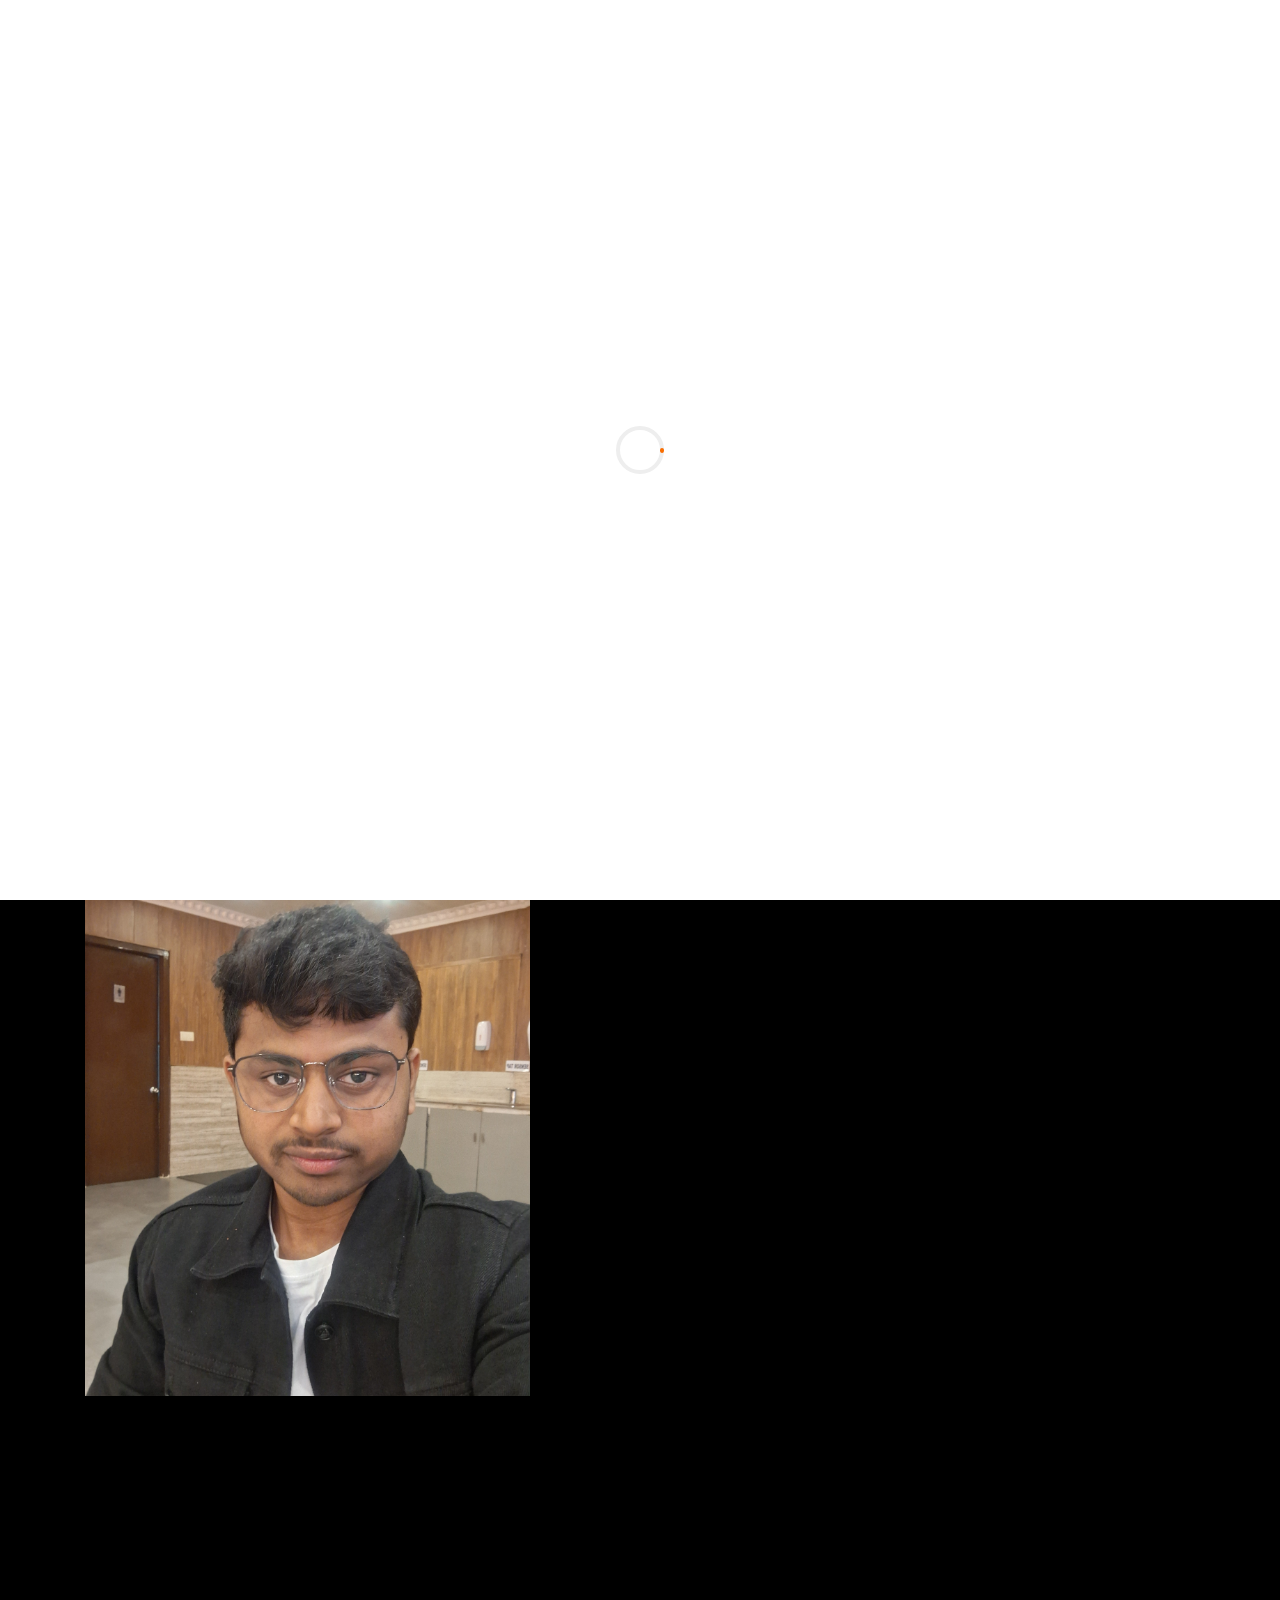
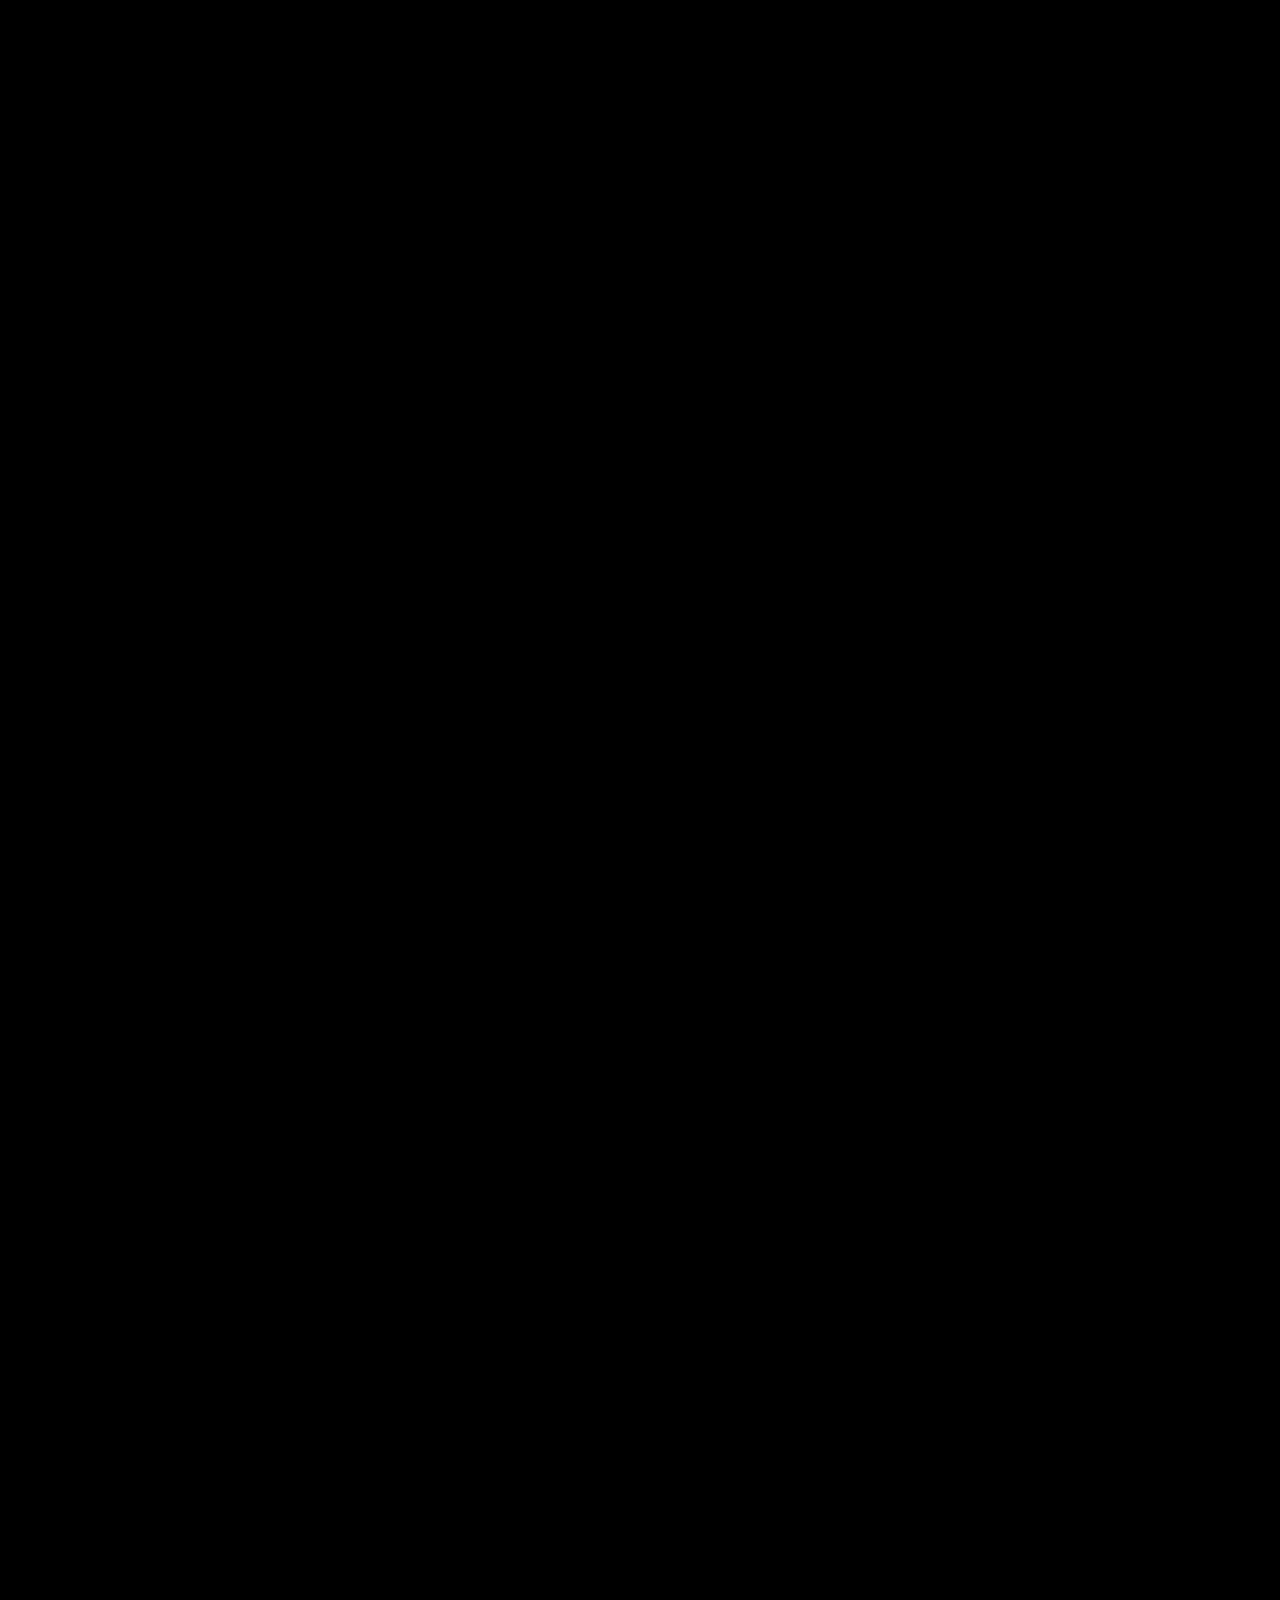
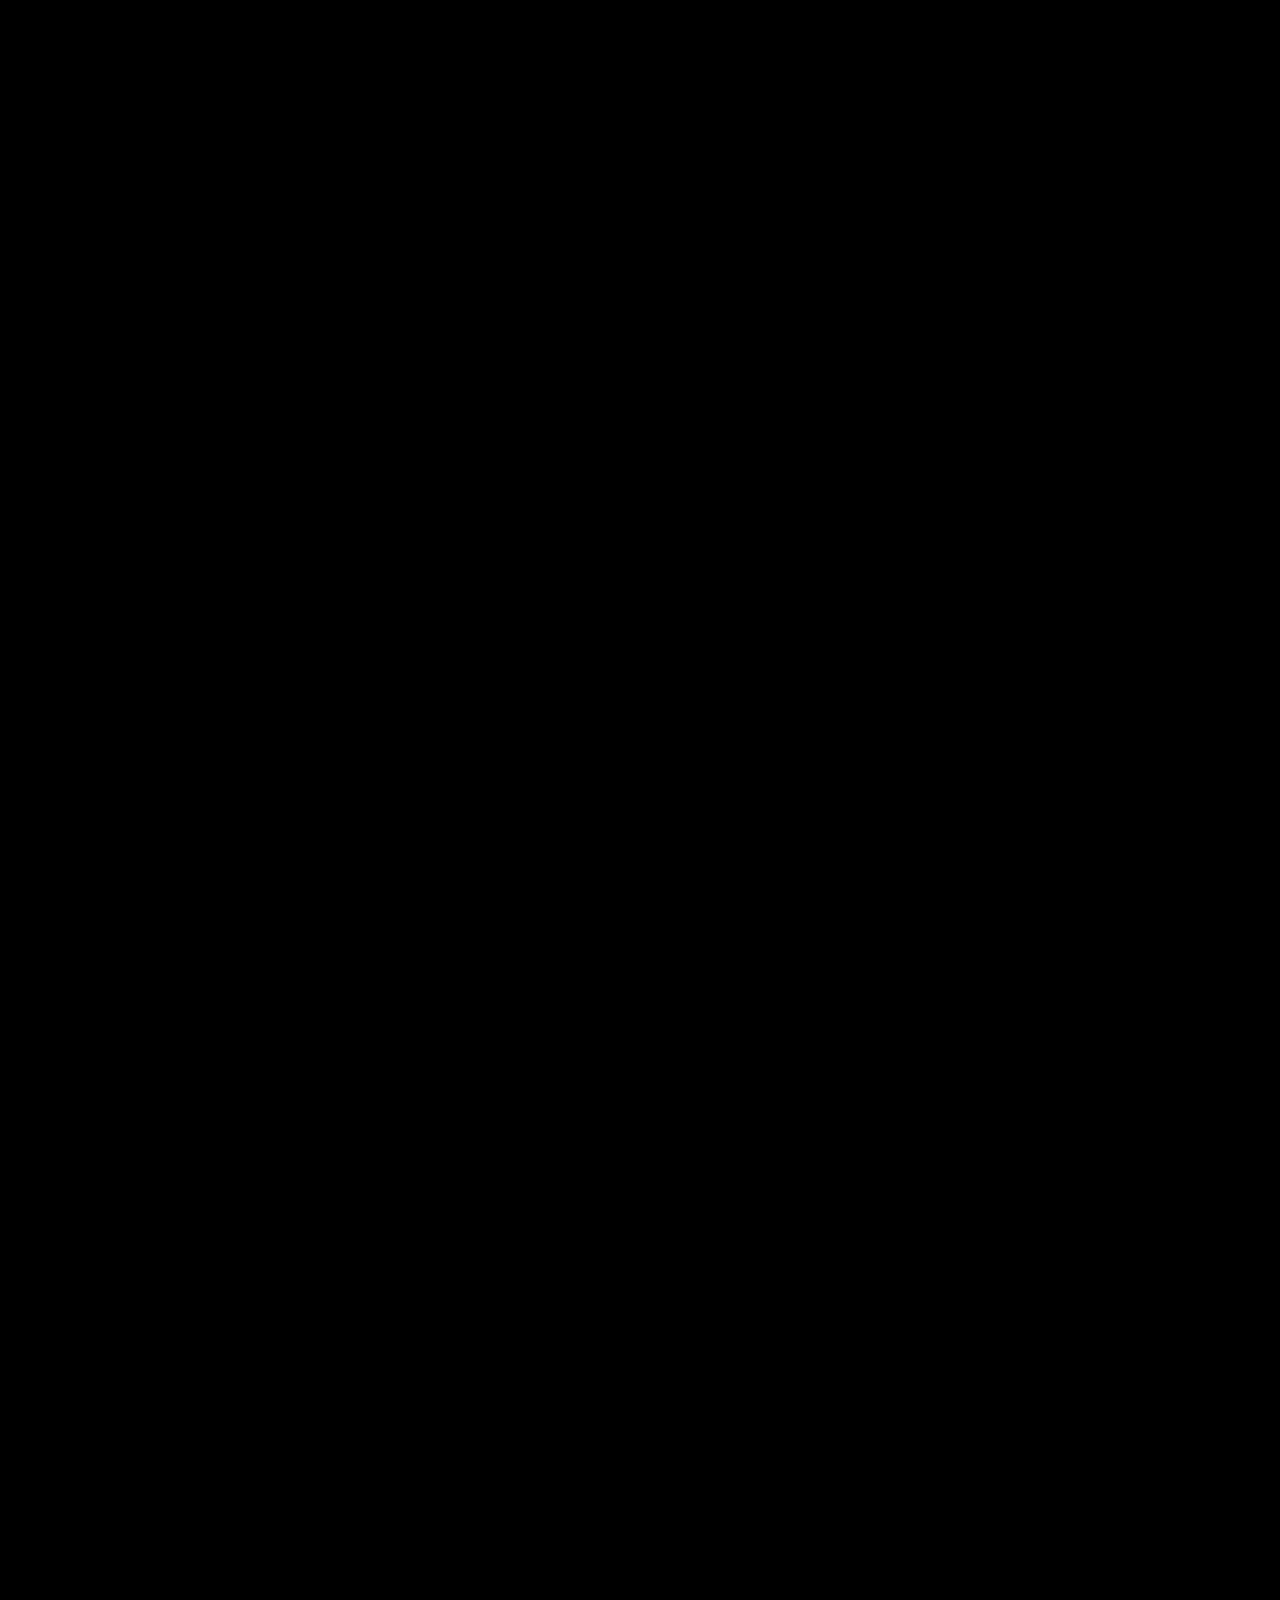
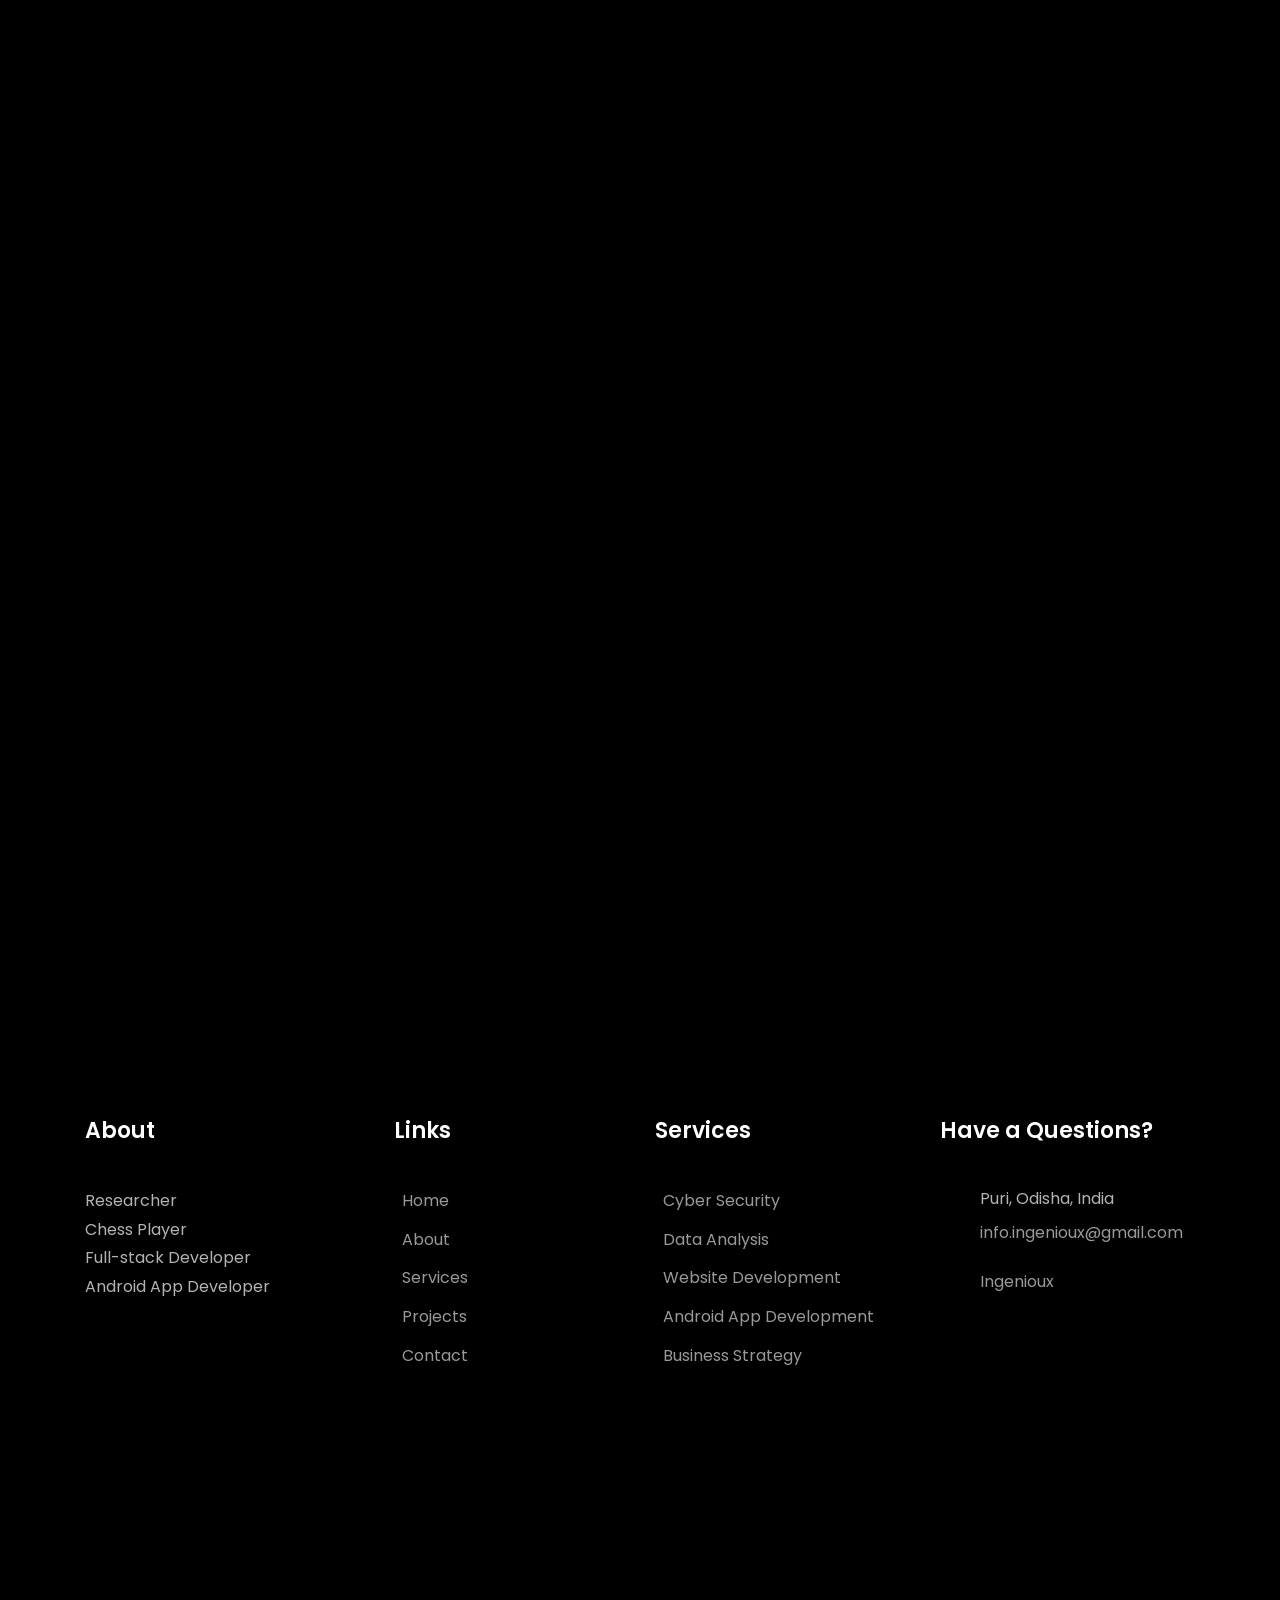
==== commit 0e04e132: "Update index.html" ====
--- a/index.html
+++ b/index.html
@@ -616,8 +616,6 @@
 	<ul class="ftco-footer-social list-unstyled float-md-left float-lft mt-5">
 		<li class="ftco-animate"><a href="https://www.linkedin.com/in/ingenioux/" target="_blank"><span class="icon-linkedin"></span></a></li>
 		<li class="ftco-animate"><a href="https://github.com/ingenioux" target="_blank"><span class="icon-github"></span></a></li>
-		<li class="ftco-animate"><a href="https://leetcode.com/u/ingenioux/" target="_blank"><span class="icon-leetcode"></span></a></li><br>
-		
                 <li class="ftco-animate"><a href="https://twitter.com/ingenioux_" target="_blank"><span class="icon-twitter"></span></a></li>
                 <li class="ftco-animate"><a href="https://www.facebook.com/ingenioux.io" target="_blank"><span class="icon-facebook"></span></a></li>
                 <li class="ftco-animate"><a href="https://www.instagram.com/ingenioux.io/" target="_blank"><span class="icon-instagram"></span></a></li>
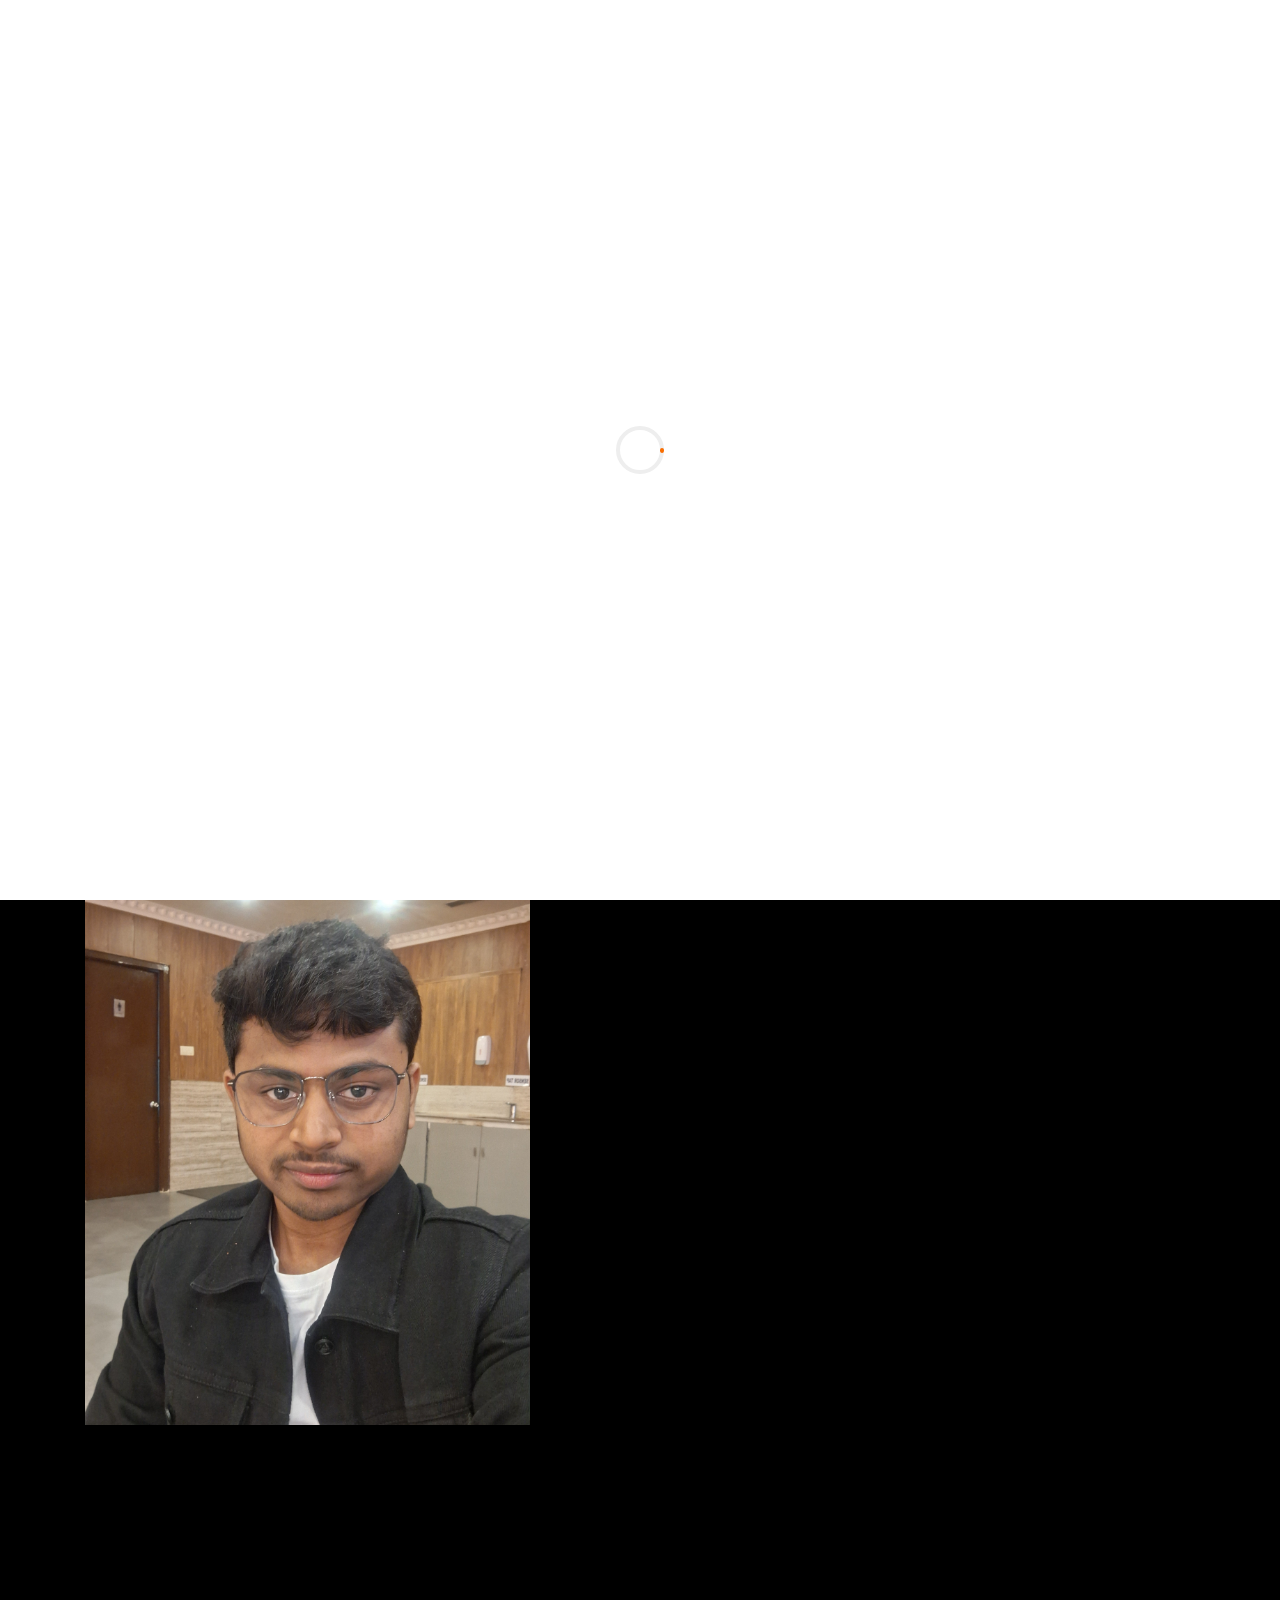
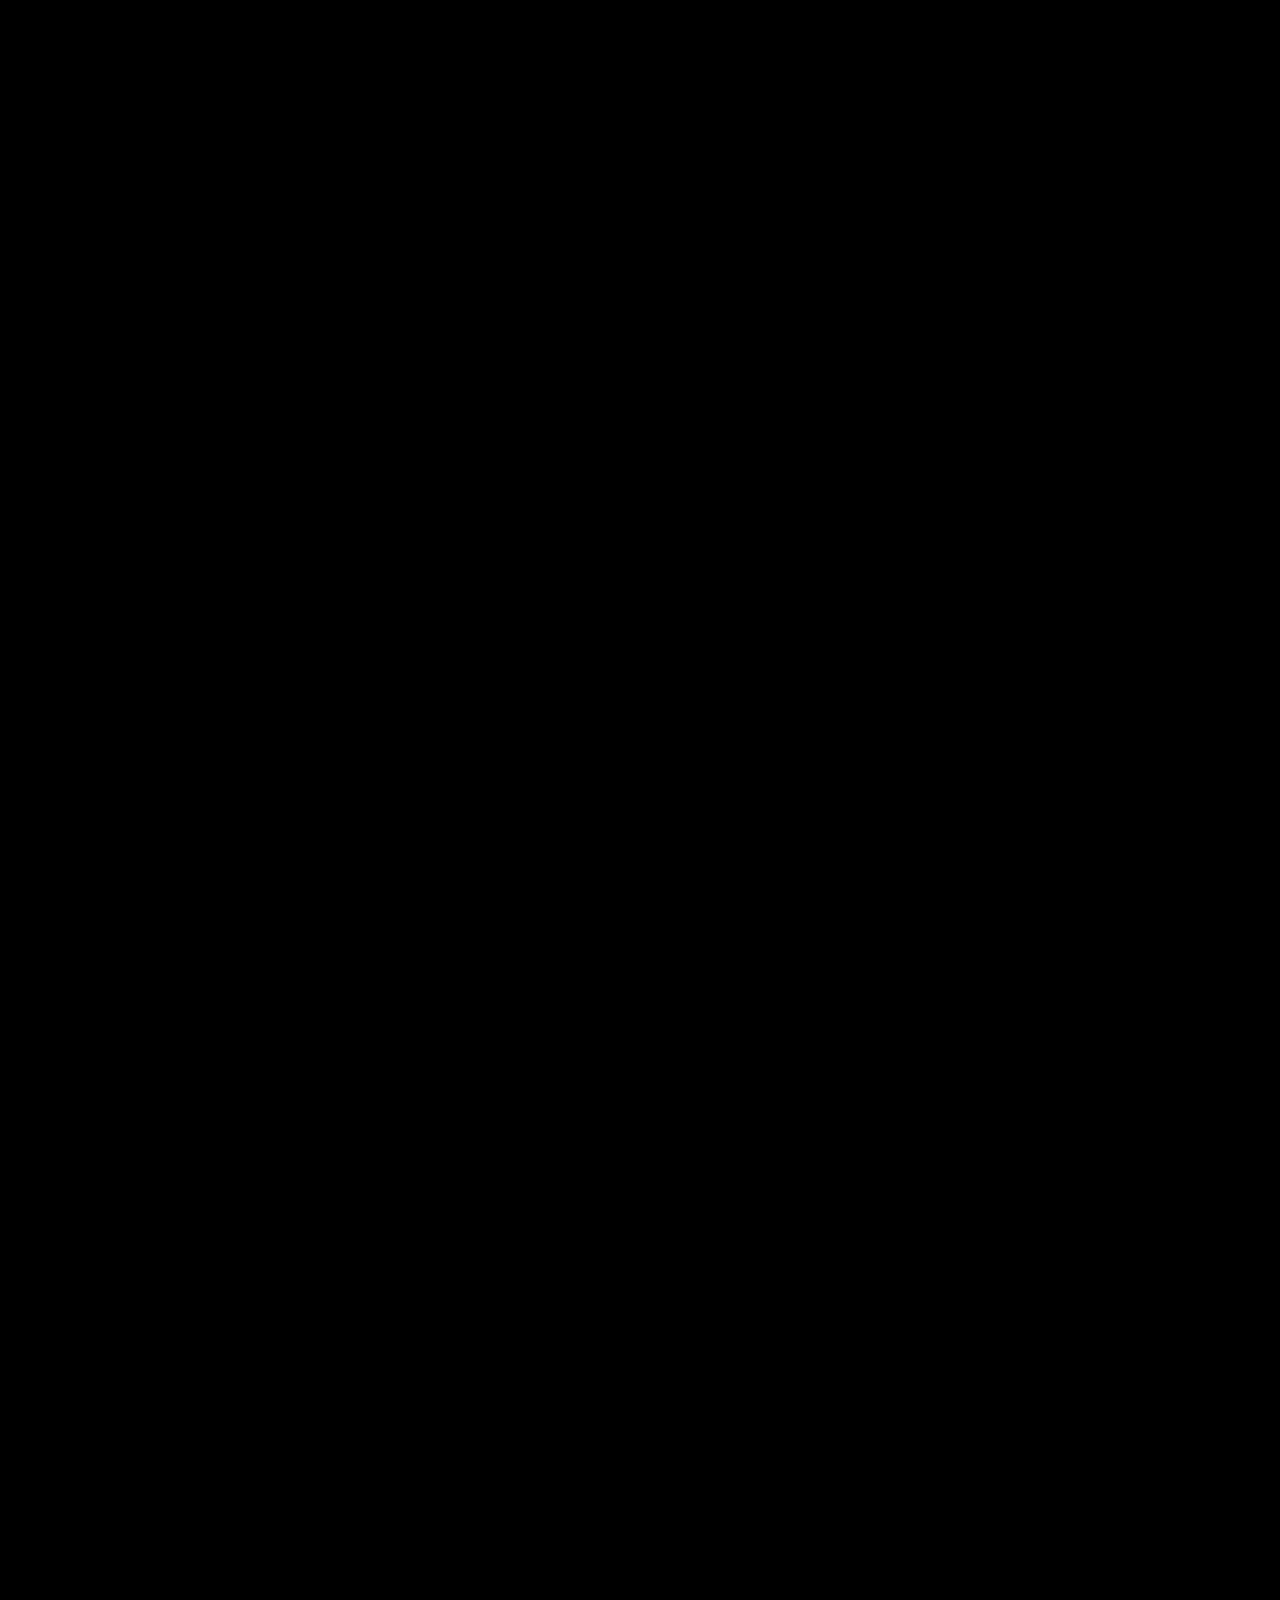
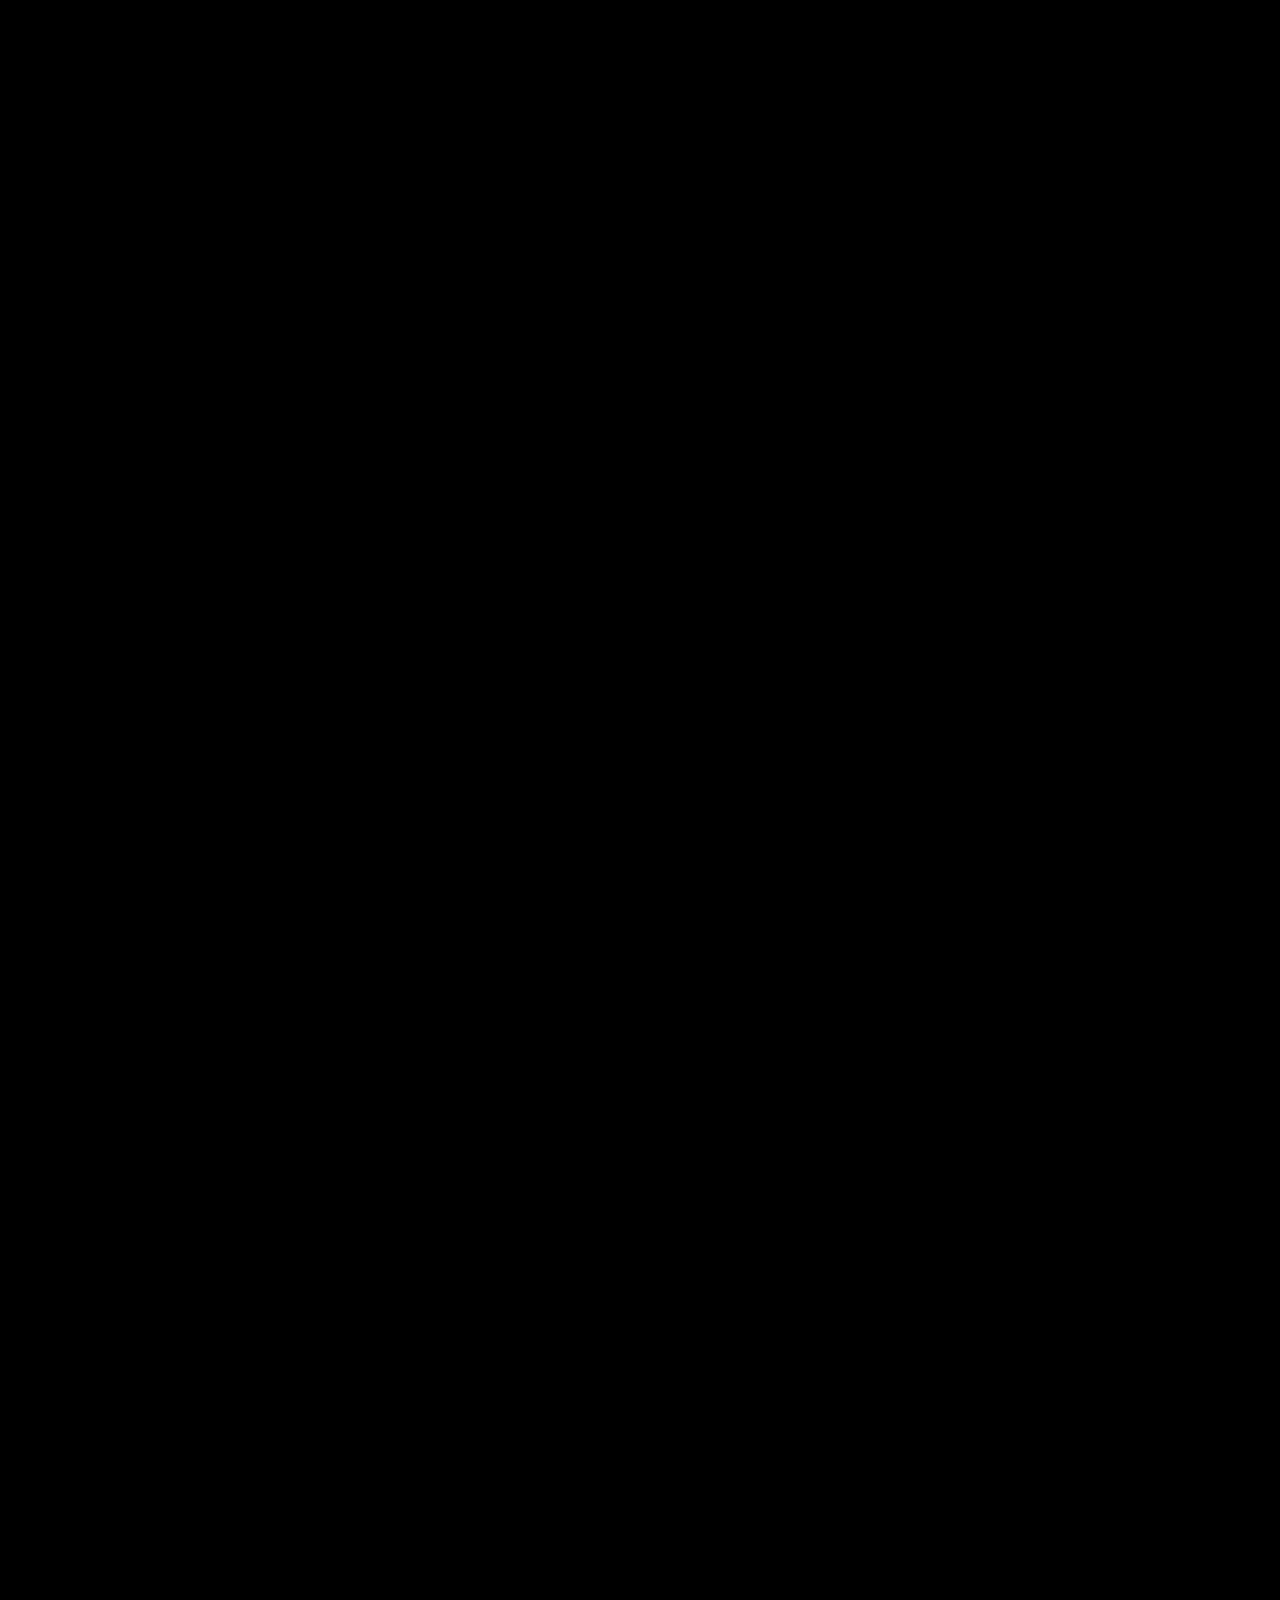
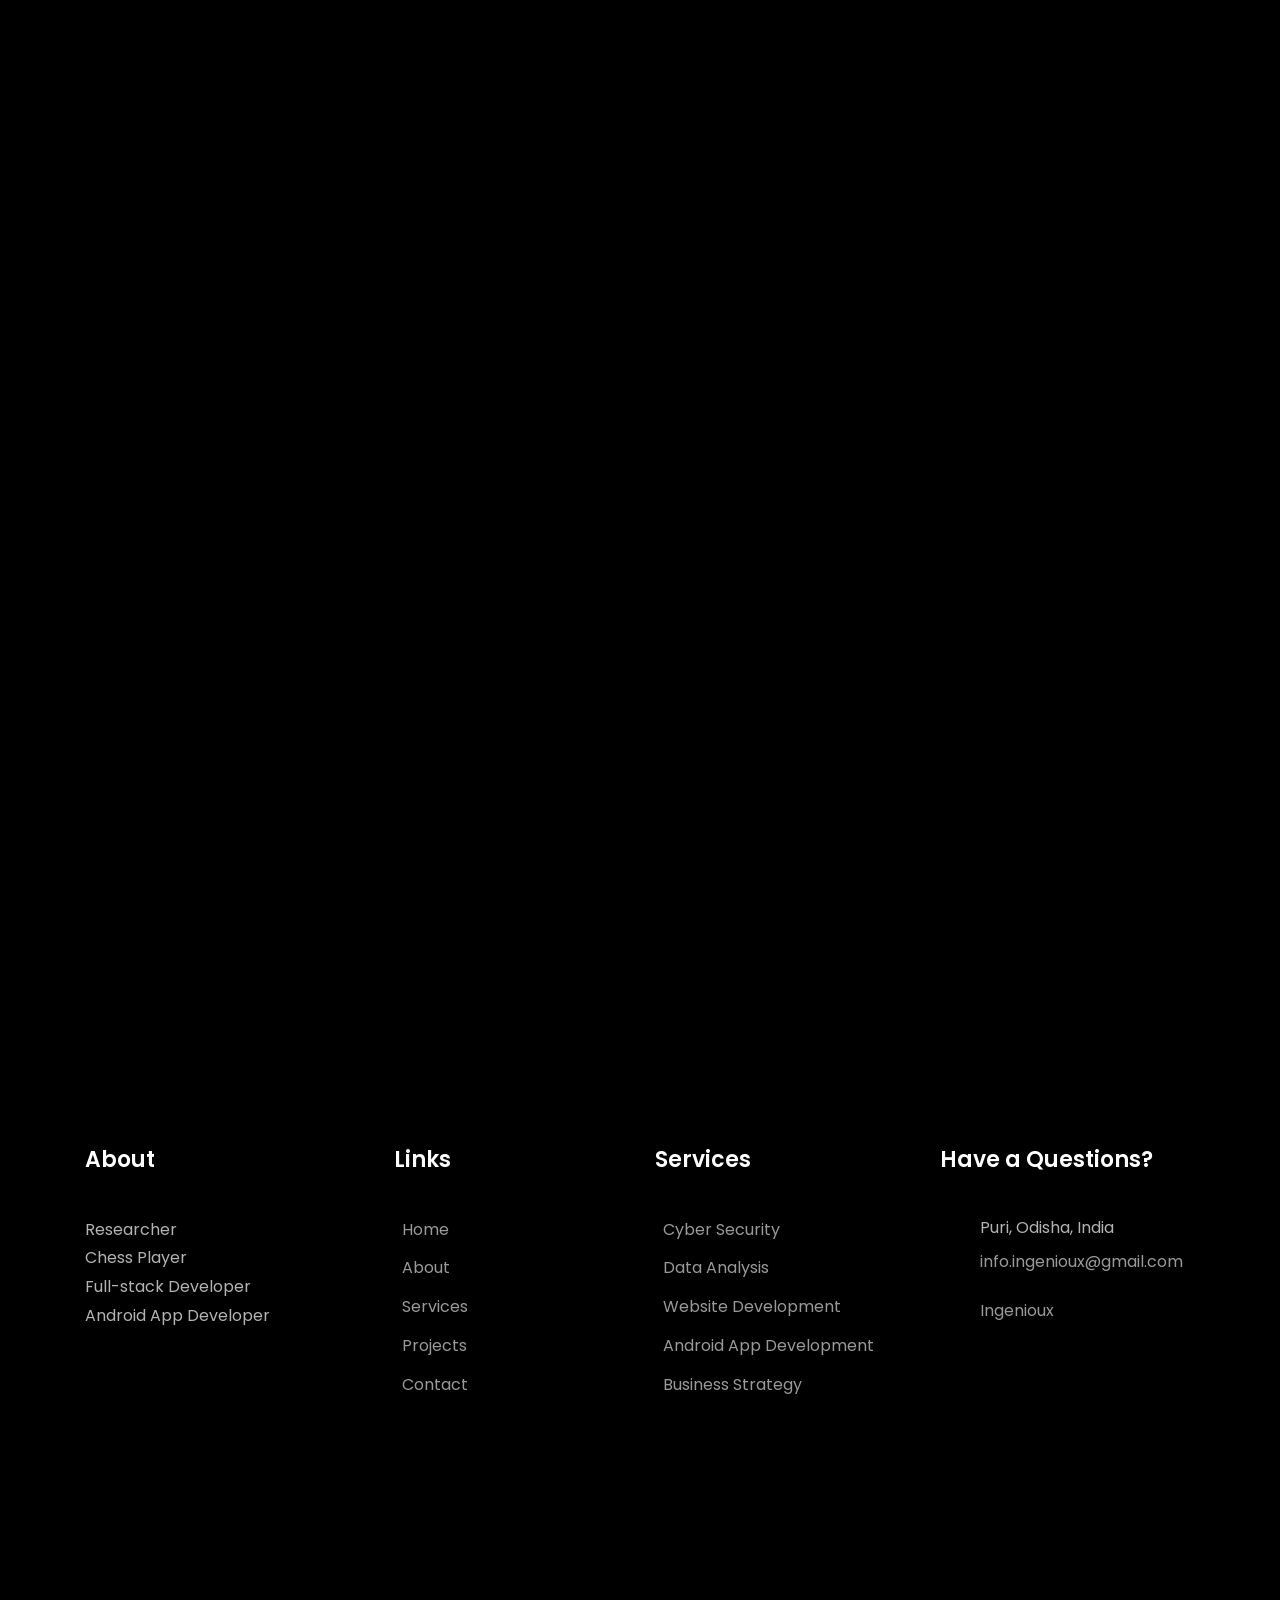
==== commit ed3a27f0: "Update index.html" ====
--- a/index.html
+++ b/index.html
@@ -130,7 +130,7 @@
 		            	<li class="d-flex"><span>Age:</span> <span>23</span></li>
 		            	<li class="d-flex"><span>Address:</span> <span>Puri, Odisha, India</span></li>
 		            	<li class="d-flex"><span>Email:</span> <span>info.ingenioux@gmail.com</span></li>
-		            	<li class="d-flex"><span>Handles: </span> <span>Ingenioux</span></li>
+		            	<li class="d-flex"><span>Developer Identity: </span> <span>Ingenioux</span></li>
 		            </ul>
 		          </div>
 		        </div>
@@ -438,7 +438,7 @@
 							</a>
 						</div>
 					<div class="col-md-4 text-center d-flex ftco-animate">
-							<a href="https://outruniversity.github.io/" class="services-2">
+							<a href="https://outruniversity.github.io/" class="services-1">
 								<span class="icon">
 								</span>
 								<div class="desc">
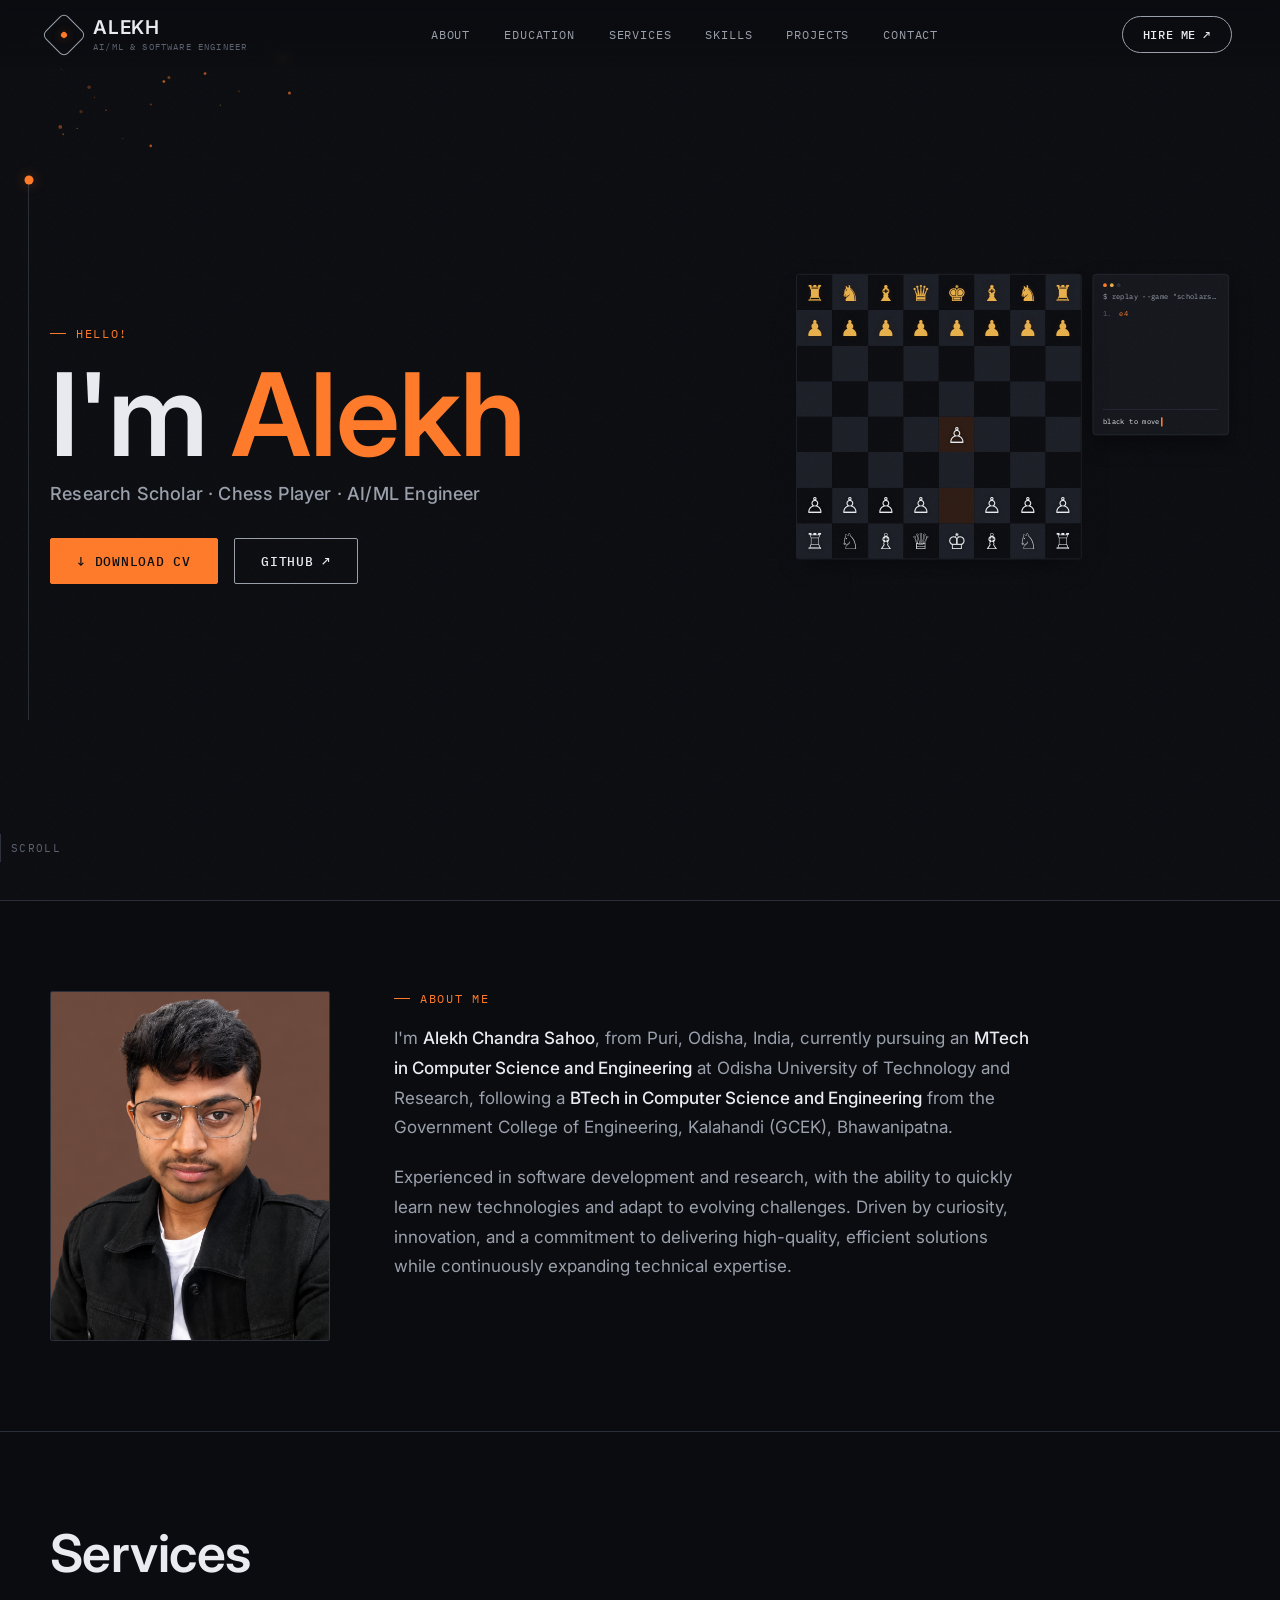
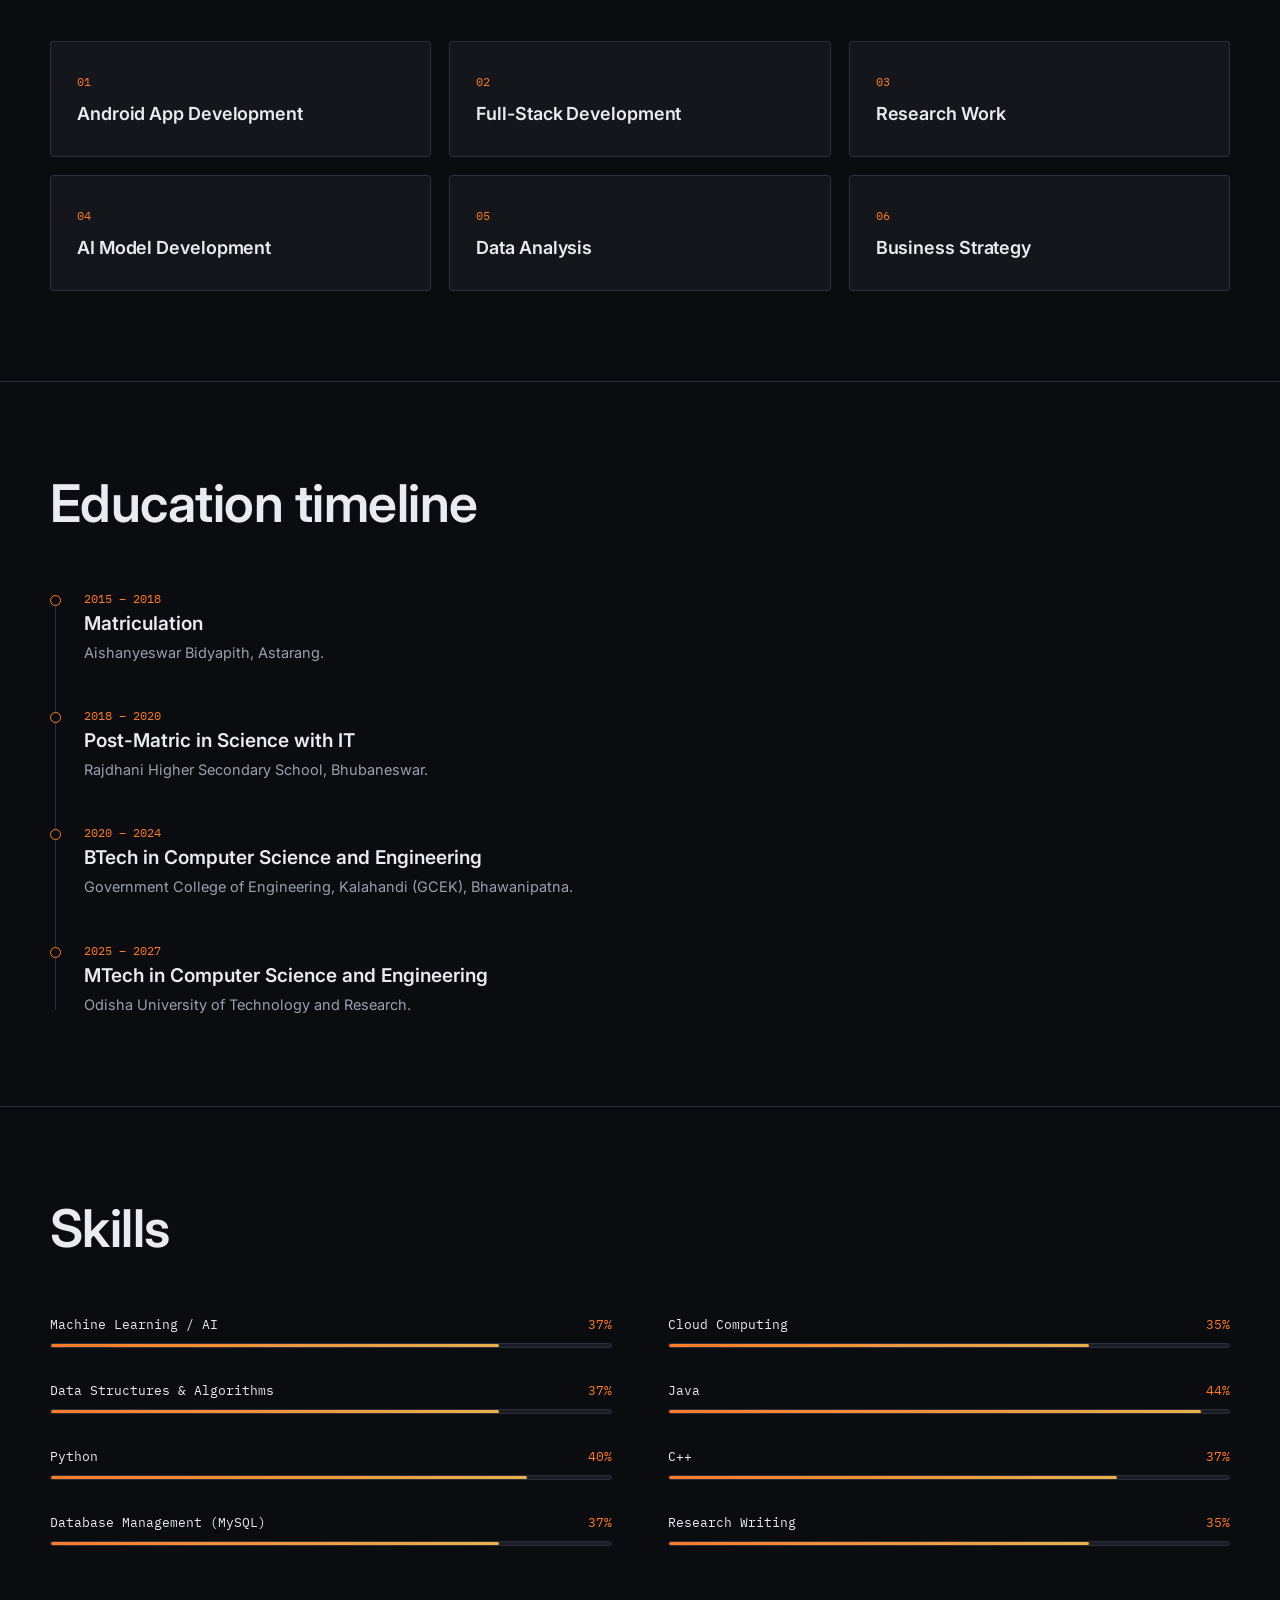
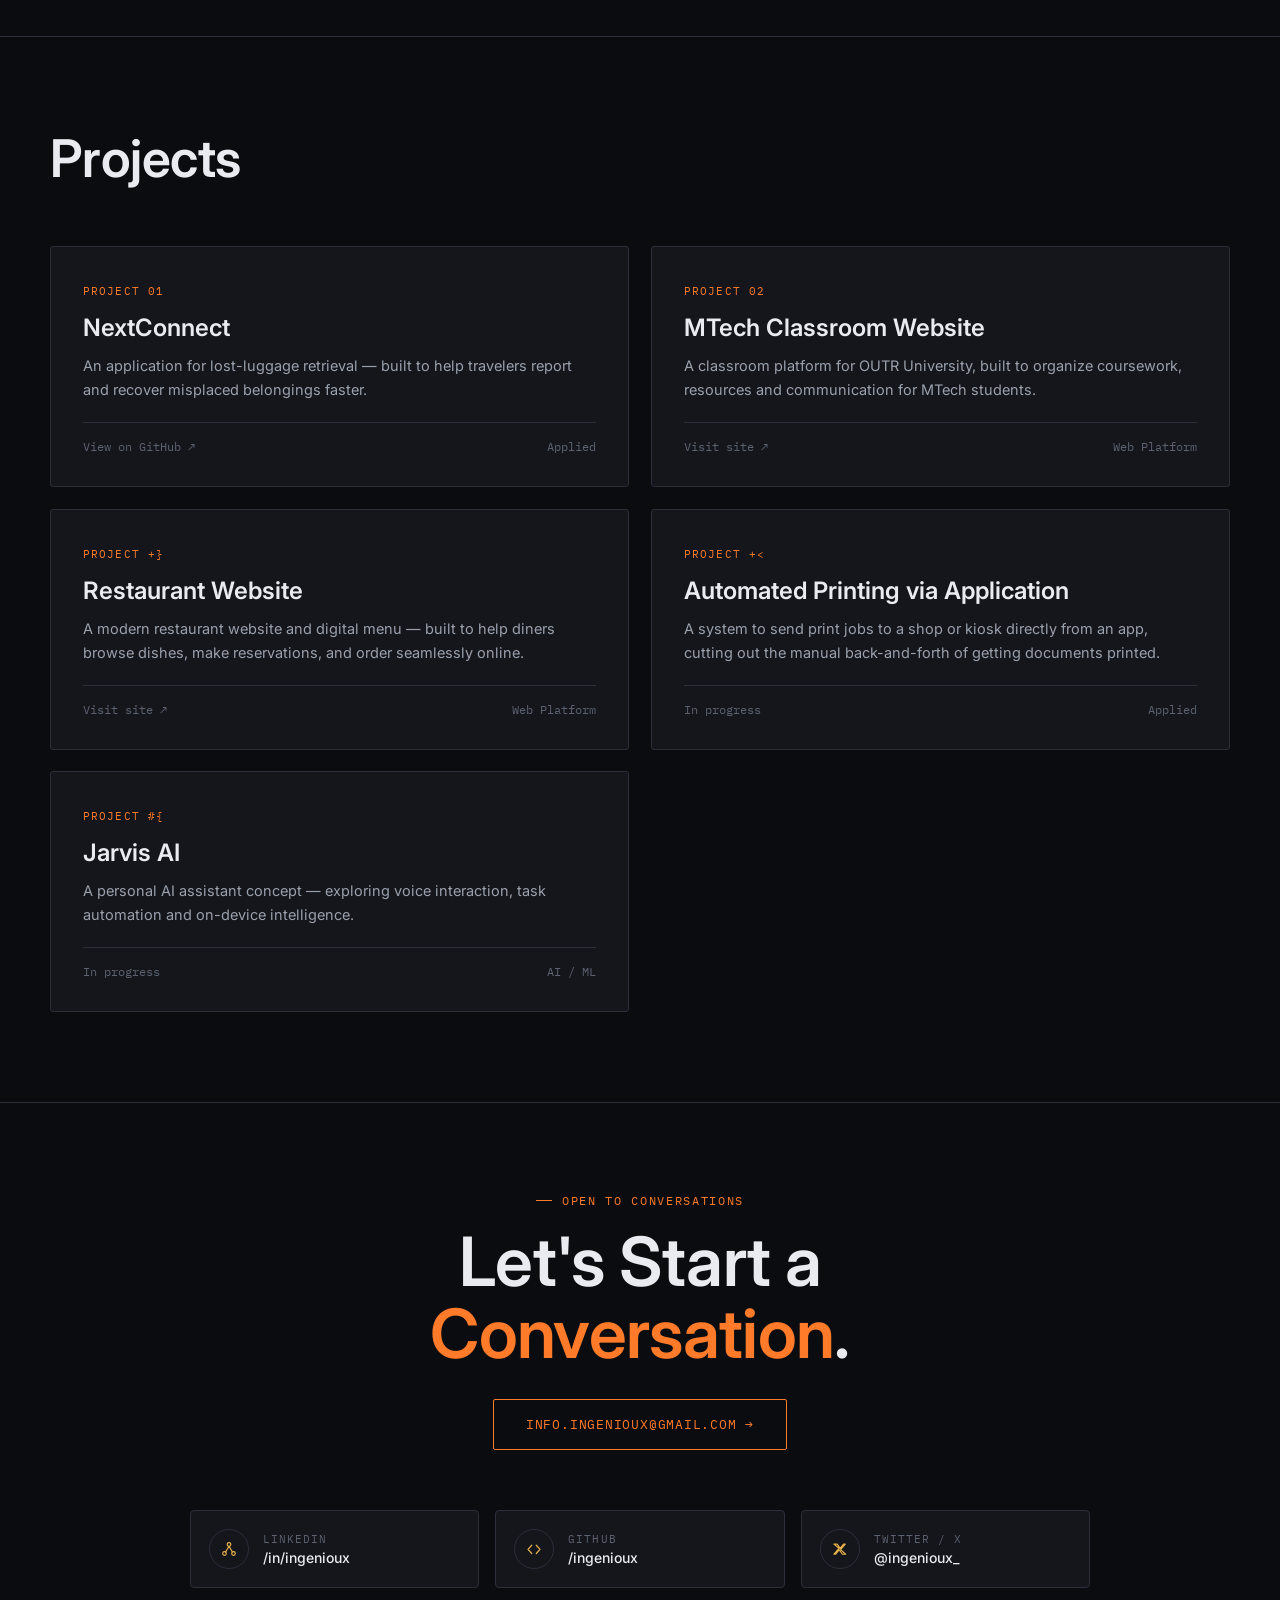
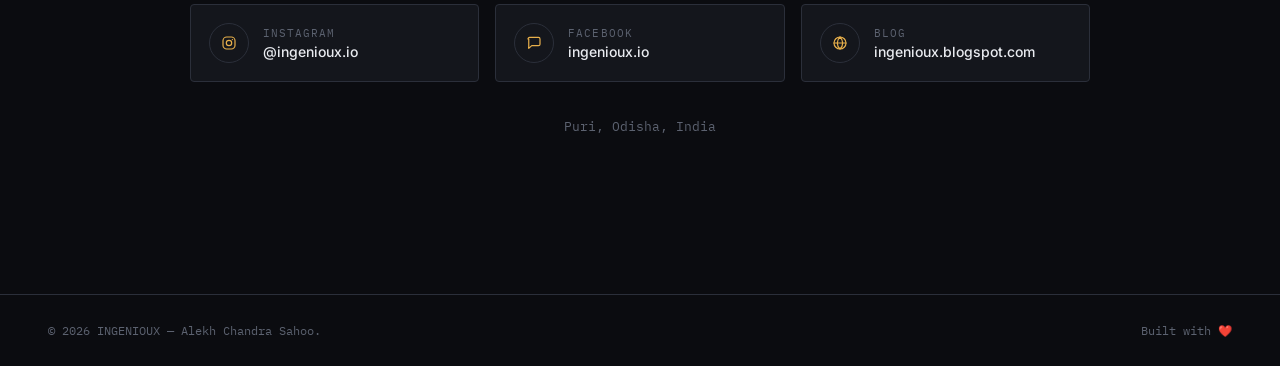
==== commit f0358c9d: "Portfolio created" ====
--- a/index.html
+++ b/index.html
@@ -1,648 +1,356 @@
 <!DOCTYPE html>
 <html lang="en">
-  <head>
-    <title>Ingenioux || Hay Alekh!</title>
-	  <link rel="icon" type="image/x-icon" href="https://blogger.googleusercontent.com/img/b/R29vZ2xl/AVvXsEhs-Kacajv7HwZ5LqKXg7LOEbwEMvuIS_xNDwW8kSK6Xep871aoGZAReVaSqQMQChvLt1QCOat-HdSnHIPf30BVnsytGZv7FipYfxCVT7uJjE8OHJSL7Al9yIMluQMZDfxj1KQny-QWlMieLqH8_SDfEB0HZ5l1DxRagwo4IL-vvm2brqpiVw470M8WXw/s320/20220922_144903.jpg">
-    <meta charset="utf-8">
-    <meta name="viewport" content="width=device-width, initial-scale=1, shrink-to-fit=no">
-    
-    <link href="https://fonts.googleapis.com/css?family=Poppins:100,200,300,400,500,600,700,800,900" rel="stylesheet">
-
-    <link rel="stylesheet" href="css/open-iconic-bootstrap.min.css">
-    <link rel="stylesheet" href="css/animate.css">
-    
-    <link rel="stylesheet" href="css/owl.carousel.min.css">
-    <link rel="stylesheet" href="css/owl.theme.default.min.css">
-    <link rel="stylesheet" href="css/magnific-popup.css">
-
-    <link rel="stylesheet" href="css/aos.css">
-
-    <link rel="stylesheet" href="css/ionicons.min.css">
-    
-    <link rel="stylesheet" href="css/flaticon.css">
-    <link rel="stylesheet" href="css/icomoon.css">
-    <link rel="stylesheet" href="css/style.css">
-  </head>
-  <body data-spy="scroll" data-target=".site-navbar-target" data-offset="300">
-	  
-	  
-    <nav class="navbar navbar-expand-lg navbar-dark ftco_navbar ftco-navbar-light site-navbar-target" id="ftco-navbar">
-	    <div class="container">
-	      <a class="navbar-brand" href="index.html">#ALEKH</a>
-	      <button class="navbar-toggler js-fh5co-nav-toggle fh5co-nav-toggle" type="button" data-toggle="collapse" data-target="#ftco-nav" aria-controls="ftco-nav" aria-expanded="false" aria-label="Toggle navigation">
-	        <span class="oi oi-menu"></span> Menu
-	      </button>
-
-	      <div class="collapse navbar-collapse" id="ftco-nav">
-	        <ul class="navbar-nav nav ml-auto">
-	          <li class="nav-item"><a href="#home-section" class="nav-link"><span>Home</span></a></li>
-	          <li class="nav-item"><a href="#about-section" class="nav-link"><span>About</span></a></li>
-	          <li class="nav-item"><a href="#education-section" class="nav-link"><span>Education</span></a></li>
-	          <li class="nav-item"><a href="#services-section" class="nav-link"><span>Services</span></a></li>
-	          <li class="nav-item"><a href="#skills-section" class="nav-link"><span>Skills</span></a></li>
-	          <li class="nav-item"><a href="#projects-section" class="nav-link"><span>Projects</span></a></li>
-	          <li class="nav-item"><a href="#contact-section" class="nav-link"><span>Contact</span></a></li>
-	        </ul>
-	      </div>
-	    </div>
-	  </nav>
-	  <section id="home-section" class="hero">
-		  <div class="home-slider  owl-carousel">
-	      <div class="slider-item ">
-	      	<div class="overlay"></div>
-	        <div class="container">
-	          <div class="row d-md-flex no-gutters slider-text align-items-end justify-content-end" data-scrollax-parent="true">
-	          	<div class="one-third js-fullheight order-md-last img img_bsck_edit" style="background-image:url(images/bg_1.png);">
-	          		<div class="overlay"></div>
-	          	</div>
-		          <div class="one-forth d-flex  align-items-center ftco-animate" data-scrollax=" properties: { translateY: '70%' }">
-		          	<div class="text">
-						<style> @media (max-width: 768px) {
-  								#home-section .one-forth {
-    							margin-top: 50px;
-  									}
-								}
-						</style>
-		          		<span class="subheading">Hello!</span>
-			            <h1 class="mb-4 mt-3">I'm <span>ALEKH</span></h1>
-			            <h2 class="mb-4">A Research Scholar</h2>
-			            <p><a href="https://ingenioux.github.io/webpages/hireme.html" target="_blank" class="btn btn-primary py-3 px-4">Hire me</a> <a href="#projects-section" class="btn btn-white btn-outline-white py-3 px-4">My works</a></p>
-		            </div>
-		          </div>
-	        	</div>
-	        </div>
-	      </div>
-
-	      <div class="slider-item">
-	      	<div class="overlay"></div>
-	        <div class="container">
-	          <div class="row d-flex no-gutters slider-text align-items-end justify-content-end" data-scrollax-parent="true">
-	          	<div class="one-third js-fullheight order-md-last img img_bsck_edit" style="background-image:url(images/bg_3.png);">
-	          		<div class="overlay"></div>
-	          	</div>
-		          <div class="one-forth d-flex align-items-center ftco-animate" data-scrollax=" properties: { translateY: '70%' }">
-		          	<div class="text">
-						<style> @media (max-width: 768px) {
-  								#home-section .one-forth {
-    							margin-top: 50px;
-  									}
-								}
-						</style>
-		          		<span class="subheading">Hello!</span>
-			            <h1 class="mb-4 mt-3">I'm <span>ALEKH</span></h1>
-			            <h2 class="mb-4">An Android App Developper</h2>
-			            <p><a href="https://ingenioux.github.io/webpages/hireme.html" target="_blank" class="btn btn-primary py-3 px-4">Hire me</a> <a href="#projects-section" class="btn btn-white btn-outline-white py-3 px-4">My works</a></p>
-		            </div>
-		          </div>
-	        	</div>
-	        </div>
-	      </div>
-	    </div>
-    </section>
-<style> @media (max-width: 768px) {
-  #home-section .slider-item {
-    height: 500px !important;   // smaller height for mobile
-  }
-  #home-section .js-fullheight {
-    height: 500px !important;
-  }
+<head>
+<meta charset="UTF-8">
+<meta name="viewport" content="width=device-width, initial-scale=1.0">
+<title>Ingenioux || Hay Alekh!</title>
+
+<!-- SEO Metadata (not visible in title/tab) -->
+<meta name="description" content="I'm Alekh Chandra Sahoo, from Puri, Odisha, India, currently pursuing an MTech in Computer Science and Engineering at Odisha University of Technology and Research, following a BTech in Computer Science and Engineering from the Government College of Engineering, Kalahandi (GCEK), Bhawanipatna.">
+<meta name="keywords" content="Alekh Chandra Sahoo, Alekha Chandra Sahoo, Portfolio,  Alekh Sahoo, Alekh, INGENIOUX, Ingenioux, Ingenious, Ingeniux, Alekh Chandra Sahoo Puri Odisha, Alekh Chandra Sahoo MTech, Alekh Chandra Sahoo GCEK, Alekh Chandra Sahoo OUTR">
+<meta name="author" content="Alekh Chandra Sahoo">
+<meta name="robots" content="index, follow">
+<link rel="canonical" href="https://ingenioux.in/">
+
+<!-- Open Graph -->
+<meta property="og:type" content="website">
+<meta property="og:title" content="Portfolio - Alekh Chandra Sahoo">
+<meta property="og:description" content="I'm Alekh Chandra Sahoo, from Puri, Odisha, India, currently pursuing an MTech in Computer Science and Engineering at Odisha University of Technology and Research, following a BTech in Computer Science and Engineering from the Government College of Engineering, Kalahandi (GCEK), Bhawanipatna.">
+<meta property="og:site_name" content="INGENIOUX">
+<meta property="og:url" content="https://ingenioux.in/">
+<meta property="og:image" content="https://ingenioux.in/Storage/Images/ingenioux_round.png">
+
+<!-- Twitter Card -->
+<meta name="twitter:card" content="summary_large_image">
+<meta name="twitter:title" content="Portfolio - Alekh Chandra Sahoo">
+<meta name="twitter:description" content="I'm Alekh Chandra Sahoo, from Puri, Odisha, India, currently pursuing an MTech in Computer Science and Engineering at Odisha University of Technology and Research, following a BTech in Computer Science and Engineering from the Government College of Engineering, Kalahandi (GCEK), Bhawanipatna.">
+<meta name="twitter:image" content="https://ingenioux.in/Storage/Images/ingenioux_round.png">
+
+<!-- Structured Data: ties this site to your name in Google's Knowledge Graph -->
+<script type="application/ld+json">
+{
+  "@context": "https://schema.org",
+  "@type": "Person",
+  "name": "Alekh Chandra Sahoo",
+  "alternateName": "Alekha Chandra Sahoo",
+  "url": "https://ingenioux.in/",
+  "image": "https://ingenioux.com/Storage/Images/ingenioux_round.png",
+  "jobTitle": "AI/ML Engineer & Research Scholar",
+  "affiliation": {
+    "@type": "CollegeOrUniversity",
+    "name": "Odisha University of Technology and Research"
+  },
+  "alumniOf": {
+    "@type": "CollegeOrUniversity",
+    "name": "Government College of Engineering, Kalahandi (GCEK)"
+  },
+  "worksFor": {
+    "@type": "Organization",
+    "name": "INGENIOUX"
+  },
+  "address": {
+    "@type": "PostalAddress",
+    "addressLocality": "Puri",
+    "addressRegion": "Odisha",
+    "addressCountry": "IN"
+  },
+  "sameAs": [
+    "https://www.linkedin.com/in/ingenioux/",
+    "https://github.com/ingenioux",
+    "https://twitter.com/ingenioux_",
+    "https://www.instagram.com/ingenioux.io/"
+  ]
 }
-</style>
-
-    <section class="ftco-about img ftco-section ftco-no-pb" id="about-section">
-    	<div class="container">
-    		<div class="row d-flex">
-    			<div class="col-md-6 col-lg-5 d-flex">
-    				<div class="img-about img d-flex align-items-stretch">
-    					<div class="overlay"></div>
-	    				<div class="img d-flex align-self-stretch align-items-center" style="background-image:url(images/about.jpg);">
-	    				</div>
-    				</div>
-    			</div>
-    			<div class="col-md-6 col-lg-7 pl-lg-5 pb-5">
-    				<div class="row justify-content-start pb-3">
-		          <div class="col-md-12 heading-section ftco-animate">
-		          	<h1 class="big">About</h1>
-		            <h2 class="mb-4">About Me</h2>
-		            <p> </p>
-		            <ul class="about-info mt-4 px-md-0 px-2">
-		            	<li class="d-flex"><span>Name:</span> <span>Alekh Chandra Sahoo</span></li>
-		            	<li class="d-flex"><span>Age:</span> <span>23</span></li>
-		            	<li class="d-flex"><span>Address:</span> <span>Puri, Odisha, India</span></li>
-		            	<li class="d-flex"><span>Email:</span> <span>info.ingenioux@gmail.com</span></li>
-		            	<li class="d-flex"><span>Developer Identity: </span> <span>Ingenioux</span></li>
-		            </ul>
-		          </div>
-		        </div>
-
-					
-	          <div class="counter-wrap ftco-animate d-flex mt-md-3">
-              <div class="text">
-              	<p class="mb-4">
-	                <center><span class="number" data-number="95">0</span>
-	                <span>+ Projects completed</span></center>
-                </p>
-                <p><a href="https://drive.google.com/file/d/12e6tczPypV0lP0zd4TnnIY482uBv_f4H/view?usp=sharing" class="btn btn-primary py-3 px-3">Download CV</a></p>
-              </div>
-	          </div>
-	        </div>
-        </div>
-    	</div>
-    </section>
-
-    <section class="ftco-section ftco-no-pb" id="education-section">
-    	<div class="container">
-    		<div class="row justify-content-center pb-5">
-          <div class="col-md-10 heading-section text-center ftco-animate">
-          	<h1 class="big big-2">Education</h1>
-            <h2 class="mb-4">Education</h2>
-            <p>  </p>
-          </div>
-        </div>   
-
-			
-    		<div class="row">
-    			<div class="col-md-6">
-    				<div class="resume-wrap ftco-animate">
-    					<span class="date">2015-2018</span>
-    					<h2>Matriculation</h2>
-    					<span class="position">Aishanyeswar Bidyapith, Astarang</span>
-    					<p class="mt-4">      </p>
-    				</div></div>
-
-
-					<div class="col-md-6">
-    				<div class="resume-wrap ftco-animate">
-    					<span class="date">2018-2020</span>
-    					<h2>Post-matric in Science with IT</h2>
-    					<span class="position">Rajdhani Higher Secondary School, Bhubaneswar</span>
-    					<p class="mt-4">     </p>
-    				</div></div>
-					</div>
-
-					<div class="row">
-					<div class="col-md-6">
-					<div class="resume-wrap ftco-animate">
-					<span class="date">2020-2024</span>
-    					<h2>BTech in Computer Sciencen and Engineering</h2>
-    					<span class="position">Government College of Engineering Kalahandi</span>
-    					<p class="mt-4">   </p>
-					</div></div>
-
-						
-    			<div class="col-md-6">
-    				<div class="resume-wrap ftco-animate">
-    					<span class="date">2024-2025</span>
-					<h2>Preparation of GATE EXAM</h2>
-					<span class="position">From Byju's, PW </span>
-					<p class="mt-4">   </p>
-				</div></div>
-				</div>
-				
-
-				<div class="row">	
-				<div class="col-md-6">
-				<div class="resume-wrap ftco-animate">
-					<span class="date">2025-2027</span>
-					<h2>MTech in Computer Science and Engineering</h2>
-					<span class="position">Odisha University of Technology and Research</span>
-					<p class="mt-4">   </p>
-				</div></div>	
-				</div>
-
-
-					
-				</div>
-    </section>
-
-    <section class="ftco-section" id="services-section">
-    	<div class="container">
-    		<div class="row justify-content-center py-5 mt-5">
-          <div class="col-md-12 heading-section text-center ftco-animate">
-          	<h1 class="big big-2">Services</h1>
-            <h2 class="mb-4">Services</h2>
-            <p> </p>
-          </div>
-        </div>
-    		<div class="row">
-					<div class="col-md-4 text-center d-flex ftco-animate">
-						<a href="#" class="services-1">
-							<span class="icon">
-								<i class="flaticon-analysis"></i>
-							</span>
-							<div class="desc">
-								<h3 class="mb-5">Android App Development</h3>
-							</div>
-						</a>
-					</div>
-					<div class="col-md-4 text-center d-flex ftco-animate">
-						<a href="#" class="services-1">
-							<span class="icon">
-								<i class="flaticon-flasks"></i>
-							</span>
-							<div class="desc">
-								<h3 class="mb-5">Full-stack development</h3>
-							</div>
-						</a>
-					</div>
-					<div class="col-md-4 text-center d-flex ftco-animate">
-						<a href="#" class="services-1">
-							<span class="icon">
-								<i class="flaticon-ideas"></i>
-							</span>
-							<div class="desc">
-								<h3 class="mb-5">Reseach Works</h3>
-							</div>
-						</a>
-					</div>
-
-					<div class="col-md-4 text-center d-flex ftco-animate">
-						<a href="#" class="services-1">
-							<span class="icon">
-								<i class="flaticon-analysis"></i>
-							</span>
-							<div class="desc">
-								<h3 class="mb-5">Teaching</h3>
-							</div>
-						</a>
-					</div>
-					<div class="col-md-4 text-center d-flex ftco-animate">
-						<a href="#" class="services-1">
-							<span class="icon">
-								<i class="flaticon-flasks"></i>
-							</span>
-							<div class="desc">
-								<h3 class="mb-5">Data Analysis</h3>
-							</div>
-						</a>
-					</div>
-					<div class="col-md-4 text-center d-flex ftco-animate">
-						<a href="#" class="services-1">
-							<span class="icon">
-								<i class="flaticon-ideas"></i>
-							</span>
-							<div class="desc">
-								<h3 class="mb-5">Business Strategy</h3>
-							</div>
-						</a>
-					</div>
-				</div>
-    	</div>
-    </section>
-
-		
-		<section class="ftco-section" id="skills-section">
-			<div class="container">
-				<div class="row justify-content-center pb-5">
-          <div class="col-md-12 heading-section text-center ftco-animate">
-          	<h1 class="big big-2">Skills</h1>
-            <h2 class="mb-4">My Skills</h2>
-            <p> </p>
-          </div>
-        </div>
-				<div class="row">
-					<div class="col-md-6 animate-box">
-						<div class="progress-wrap ftco-animate">
-							<h3>Android Studio</h3>
-							<div class="progress">
-							 	<div class="progress-bar color-1" role="progressbar" aria-valuenow="80"
-							  	aria-valuemin="0" aria-valuemax="100" style="width:80%">
-							    <span>80%</span>
-							  	</div>
-							</div>
-						</div>
-					</div>
-					<div class="col-md-6 animate-box">
-						<div class="progress-wrap ftco-animate">
-							<h3>Full Stack Development</h3>
-							<div class="progress">
-							 	<div class="progress-bar color-2" role="progressbar" aria-valuenow="65"
-							  	aria-valuemin="0" aria-valuemax="100" style="width:85%">
-							    <span>85%</span>
-							  	</div>
-							</div>
-						</div>
-					</div>
-										<div class="col-md-6 animate-box">
-						<div class="progress-wrap ftco-animate">
-							<h3>Data Structure and Algorithm</h3>
-							<div class="progress">
-							 	<div class="progress-bar color-1" role="progressbar" aria-valuenow="80"
-							  	aria-valuemin="0" aria-valuemax="100" style="width:80%">
-							    <span>80%</span>
-							  	</div>
-							</div>
-						</div>
-					</div>
-					<div class="col-md-6 animate-box">
-						<div class="progress-wrap ftco-animate">
-							<h3>Database Management System</h3>
-							<div class="progress">
-							 	<div class="progress-bar color-2" role="progressbar" aria-valuenow="65"
-							  	aria-valuemin="0" aria-valuemax="100" style="width:80%">
-							    <span>80%</span>
-							  	</div>
-							</div>
-						</div>
-					</div>
-					<div class="col-md-6 animate-box">
-						<div class="progress-wrap ftco-animate">
-							<h3>JAVA</h3>
-							<div class="progress">
-							 	<div class="progress-bar color-3" role="progressbar" aria-valuenow="95"
-							  	aria-valuemin="0" aria-valuemax="100" style="width:95%">
-							    <span>95%</span>
-							  	</div>
-							</div>
-						</div>
-					</div>
-					<div class="col-md-6 animate-box">
-						<div class="progress-wrap ftco-animate">
-							<h3>Python</h3>
-							<div class="progress">
-							 	<div class="progress-bar color-4" role="progressbar" aria-valuenow="85"
-							  	aria-valuemin="0" aria-valuemax="100" style="width:85%">
-							    <span>85%</span>
-							  	</div>
-							</div>
-						</div>
-					</div>
-					<div class="col-md-6 animate-box">
-						<div class="progress-wrap ftco-animate">
-							<h3>C++</h3>
-							<div class="progress">
-							 	<div class="progress-bar color-3" role="progressbar" aria-valuenow="80"
-							  	aria-valuemin="0" aria-valuemax="100" style="width:80%">
-							    <span>80%</span>
-							  	</div>
-							</div>
-						</div>
-					</div>
-					<div class="col-md-6 animate-box">
-						<div class="progress-wrap ftco-animate">
-							<h3>MySQL</h3>
-							<div class="progress">
-							 	<div class="progress-bar color-5" role="progressbar" aria-valuenow="80"
-							  	aria-valuemin="0" aria-valuemax="100" style="width:80%">
-							    <span>80%</span>
-							  	</div>
-							</div>
-						</div>
-					</div>
-					<div class="col-md-6 animate-box">
-						<div class="progress-wrap ftco-animate">
-							<h3>Research Writing</h3>
-							<div class="progress">
-							 	<div class="progress-bar color-3" role="progressbar" aria-valuenow="95"
-							  	aria-valuemin="0" aria-valuemax="100" style="width:85%">
-							    <span>85%</span>
-							  	</div>
-							</div>
-						</div>
-					</div>
-					<div class="col-md-6 animate-box">
-						<div class="progress-wrap ftco-animate">
-							<h3>Business Management</h3>
-							<div class="progress">
-							 	<div class="progress-bar color-6" role="progressbar" aria-valuenow="65"
-							  	aria-valuemin="0" aria-valuemax="100" style="width:75%">
-							    <span>75%</span>
-							  	</div>
-							</div>
-						</div>
-					</div>
-				</div>
-			</div>
-		</section>
- 
-
-
-
-    <section class="ftco-section ftco-project" id="projects-section">
-			<div class="container">
-				<div class="row justify-content-center py-5 mt-5">
-			  <div class="col-md-12 heading-section text-center ftco-animate">
-				  <h1 class="big big-2">Projects</h1>
-				<h2 class="mb-4">Projects</h2>
-				<p> </p>
-			  </div>
-			</div>
-				<div class="row">
-						<div class="col-md-4 text-center d-flex ftco-animate">
-							<a href="https://github.com/ingenioux/NextConnect" class="services-1">
-								<span class="icon">
-								</span>
-								<div class="desc">
-									<h3 class="mb-5">Application for lost luggage retrivation</h3>
-								</div>
-							</a>
-						</div>
-					<div class="col-md-4 text-center d-flex ftco-animate">
-							<a href="https://outruniversity.github.io/" class="services-1">
-								<span class="icon">
-								</span>
-								<div class="desc">
-									<h3 class="mb-5">MTech Classroom Website</h3>
-								</div>
-							</a>
-						</div>
-						<div class="col-md-4 text-center d-flex ftco-animate">
-							<a href="#" class="services-1">
-								<span class="icon">
-								</span>
-								<div class="desc">
-									<h3 class="mb-5">Automated printing using application</h3>
-								</div>
-							</a>
-						</div>
-						<div class="col-md-4 text-center d-flex ftco-animate">
-							<a href="#" class="services-1">
-								<span class="icon">
-								</span>
-								<div class="desc">
-									<h3 class="mb-5">Nearby people discover application</h3>
-								</div>
-							</a>
-						</div>
-	
-						<div class="col-md-4 text-center d-flex ftco-animate">
-							<a href="#" class="services-1">
-								<span class="icon">
-								</span>
-								<div class="desc">
-									<h3 class="mb-5">Social media application</h3>
-								</div>
-							</a>
-						</div>
-						<div class="col-md-4 text-center d-flex ftco-animate">
-							<a href="#" class="services-1">
-								<span class="icon">
-								</span>
-								<div class="desc">
-									<h3 class="mb-5">Cloud Storage Application</h3>
-								</div>
-							</a>
-						</div>
-						<div class="col-md-4 text-center d-flex ftco-animate">
-							<a href="#" class="services-1">
-								<span class="icon">
-								</span>
-								<div class="desc">
-									<h3 class="mb-5">Jarvis AI</h3>
-								</div>
-							</a>
-						</div>
-					</div>
-			</div>
-		</section>
-    	
-
-
-
-    <section class="ftco-section contact-section ftco-no-pb" id="contact-section">
-      <div class="container">
-      	<div class="row justify-content-center mb-5 pb-3">
-          <div class="col-md-7 heading-section text-center ftco-animate">
-            <h1 class="big big-2">Contact</h1>
-            <h2 class="mb-4">Contact Me</h2>
-            <p>            </p>
-          </div>
-        </div>
-
-        <div class="row d-flex contact-info mb-5">
-          <div class="col-md-6 col-lg-3 d-flex ftco-animate">
-          	<div class="align-self-stretch box p-4 text-center">
-          		<div class="icon d-flex align-items-center justify-content-center">
-          			<span class="icon-map-signs"></span>
-          		</div>
-          		<h3 class="mb-4">Address</h3>
-	            <p>Puri, Odisha, INDIA</p>
-	          </div>
-          </div>
-          <div class="col-md-6 col-lg-3 d-flex ftco-animate">
-          	<div class="align-self-stretch box p-4 text-center">
-          		<div class="icon d-flex align-items-center justify-content-center">
-          			<span class="icon-phone2"></span>
-          		</div>
-          		<h3 class="mb-4">Phone</h3>
-	            <p>9556771667</p>
-	          </div>
-          </div>
-          <div class="col-md-6 col-lg-3 d-flex ftco-animate">
-          	<div class="align-self-stretch box p-4 text-center">
-          		<div class="icon d-flex align-items-center justify-content-center">
-          			<span class="icon-paper-plane"></span>
-          		</div>
-          		<h3 class="mb-4">Email Address</h3>
-	            <p><a href="info.ingenioux@gmail.com" target="_blank">info.ingenioux@gmail.com</a></p>
-	          </div>
-          </div>
-          <div class="col-md-6 col-lg-3 d-flex ftco-animate">
-          	<div class="align-self-stretch box p-4 text-center">
-          		<div class="icon d-flex align-items-center justify-content-center">
-          			<span class="icon-globe"></span>
-          		</div>
-          		<h3 class="mb-4">Website</h3>
-	            <p><a href="https://ingenioux.blogspot.com/" target="_blank">Ingenioux</a></p>
-	          </div>
-          </div>
-        </div>  
-    </section>
-
-
-
-		
-
-    <footer class="ftco-footer ftco-section">
-      <div class="container">
-        <div class="row mb-5">
-          <div class="col-md">
-            <div class="ftco-footer-widget mb-4">
-              <h2 class="ftco-heading-2">About</h2>
-              <p>Researcher<br>
-                Chess Player<br>
-		Full-stack Developer<br>
-		Android App Developer</p>
-            </div>
-          </div>
-          <div class="col-md">
-            <div class="ftco-footer-widget mb-4 ml-md-4">
-              <h2 class="ftco-heading-2">Links</h2>
-              <ul class="list-unstyled">
-                <li><a href="#"><span class="icon-long-arrow-right mr-2"></span>Home</a></li>
-                <li><a href="#"><span class="icon-long-arrow-right mr-2"></span>About</a></li>
-                <li><a href="#"><span class="icon-long-arrow-right mr-2"></span>Services</a></li>
-                <li><a href="#"><span class="icon-long-arrow-right mr-2"></span>Projects</a></li>
-                <li><a href="#"><span class="icon-long-arrow-right mr-2"></span>Contact</a></li>
-              </ul>
-            </div>
-          </div>
-          <div class="col-md">
-             <div class="ftco-footer-widget mb-4">
-              <h2 class="ftco-heading-2">Services</h2>
-              <ul class="list-unstyled">
-                <li><a href="#"><span class="icon-long-arrow-right mr-2"></span>Cyber Security</a></li>
-				  <li><a href="#"><span class="icon-long-arrow-right mr-2"></span>Data Analysis</a></li>
-				  <li><a href="#"><span class="icon-long-arrow-right mr-2"></span>Website Development</a></li>
-                <li><a href="#"><span class="icon-long-arrow-right mr-2"></span>Android App Development</a></li>
-                <li><a href="#"><span class="icon-long-arrow-right mr-2"></span>Business Strategy</a></li>
-                
-              </ul>
-            </div>
-          </div>
-          <div class="col-md">
-            <div class="ftco-footer-widget mb-4">
-            	<h2 class="ftco-heading-2">Have a Questions?</h2>
-            	<div class="block-23 mb-3">
-	              <ul>
-	                <li><span class="icon icon-map-marker"></span><span class="text">Puri, Odisha, India</span></li>
-	                <li><a href="#"><span class="icon icon-envelope"></span><span class="text">info.ingenioux@gmail.com</span></a></li>
-			<li><a href="#"><span class="icon icon-phone"></span><span class="text">Ingenioux</span></a></li>
-	              </ul>
-	            </div>
-            </div>
-          </div>
-        </div>
-        <div class="row">
-          <div class="col-md-12 text-center">
-
-            
-          </div>
-        </div>
-      </div>
-
-	<div class="container">
-        <div class="row mb-5">
-	<ul class="ftco-footer-social list-unstyled float-md-left float-lft mt-5">
-		<li class="ftco-animate"><a href="https://www.linkedin.com/in/ingenioux/" target="_blank"><span class="icon-linkedin"></span></a></li>
-		<li class="ftco-animate"><a href="https://github.com/ingenioux" target="_blank"><span class="icon-github"></span></a></li>
-                <li class="ftco-animate"><a href="https://twitter.com/ingenioux_" target="_blank"><span class="icon-twitter"></span></a></li>
-                <li class="ftco-animate"><a href="https://www.facebook.com/ingenioux.io" target="_blank"><span class="icon-facebook"></span></a></li>
-                <li class="ftco-animate"><a href="https://www.instagram.com/ingenioux.io/" target="_blank"><span class="icon-instagram"></span></a></li>
-		<li class="ftco-animate"><a href="https://api.whatsapp.com/send?phone=919556771667&text=Hii..%20Alekh%20!!%20" target="_blank"><span class="icon-whatsapp"></span></a></li>
-              </ul></div></div>
-    </footer>
-    
-  
-
-  <!-- loader -->
-  <div id="ftco-loader" class="show fullscreen"><svg class="circular" width="48px" height="48px"><circle class="path-bg" cx="24" cy="24" r="22" fill="none" stroke-width="4" stroke="#eeeeee"/><circle class="path" cx="24" cy="24" r="22" fill="none" stroke-width="4" stroke-miterlimit="10" stroke="#F96D00"/></svg></div>
-
-
-  <script src="js/jquery.min.js"></script>
-  <script src="js/jquery-migrate-3.0.1.min.js"></script>
-  <script src="js/popper.min.js"></script>
-  <script src="js/bootstrap.min.js"></script>
-  <script src="js/jquery.easing.1.3.js"></script>
-  <script src="js/jquery.waypoints.min.js"></script>
-  <script src="js/jquery.stellar.min.js"></script>
-  <script src="js/owl.carousel.min.js"></script>
-  <script src="js/jquery.magnific-popup.min.js"></script>
-  <script src="js/aos.js"></script>
-  <script src="js/jquery.animateNumber.min.js"></script>
-  <script src="js/scrollax.min.js"></script>
-  
-  <script src="js/main.js"></script>
-    
-  </body>
+</script>
+
+<link rel="icon" type="image/svg+xml" href="Storage/Images/ingenioux_round.png">
+<link rel="preconnect" href="https://fonts.googleapis.com">
+<link rel="preconnect" href="https://fonts.gstatic.com" crossorigin>
+<link href="https://fonts.googleapis.com/css2?family=IBM+Plex+Mono:wght@400;500;600&family=Inter:wght@400;500;600&display=swap" rel="stylesheet">
+<link href="https://api.fontshare.com/v2/css?f[]=clash-display@500,600,700&display=swap" rel="stylesheet">
+<link rel="stylesheet" href="style.css">
+</head>
+<body>
+
+<div class="noise"></div>
+
+<div class="spine">
+  <div class="spine-track">
+    <div class="spine-fill" id="spineFill"></div>
+    <div class="spine-dot" id="spineDot"></div>
+  </div>
+</div>
+
+<nav>
+  <div class="brand">
+    <div class="brand-icon"></div>
+    <div class="brand-text">
+      <span class="brand-name">ALEKH</span>
+      <span class="brand-tag">AI/ML &amp; Software Engineer</span>
+    </div>
+  </div>
+  <div class="nav-links">
+    <a href="#about">About</a>
+    <a href="#education">Education</a>
+    <a href="#services">Services</a>
+    <a href="#skills">Skills</a>
+    <a href="#projects">Projects</a>
+    <a href="#contact">Contact</a>
+  </div>
+  <a href="#contact" class="nav-cta">Hire me ↗</a>
+</nav>
+
+<!-- ================= HERO ================= -->
+<section class="hero">
+  <canvas id="ember-canvas"></canvas>
+
+  <div class="chess-hero" id="chessHero" aria-hidden="true">
+    <div class="chess-board chess-board-hero" id="chessBoard"></div>
+    <div class="chess-hero-terminal">
+      <div class="term-dots"><span></span><span></span><span></span></div>
+      <div class="term-line">$ replay --game "scholars-mate"</div>
+      <div class="chess-move-list" id="chessMoveList"></div>
+      <div class="chess-status-line">
+        <span id="chessStatus">white to move</span><span class="term-cursor">▍</span>
+      </div>
+    </div>
+  </div>
+
+  <div class="wrap hero-inner">
+    <div class="eyebrow">Hello!</div>
+    <h1>I'm <em>Alekh</em></h1>
+    <p class="hero-tagline">Research Scholar · Chess Player · AI/ML Engineer</p>
+    <div class="hero-btns">
+      <a class="hero-btn hero-btn-primary" href="documents/Resume.pdf" target="_blank" rel="noopener">↓ Download CV</a>
+      <a class="hero-btn hero-btn-ghost" href="https://github.com/ingenioux">GitHub ↗</a>
+    </div>
+  </div>
+  <div class="scroll-cue"><div class="bar"></div>Scroll</div>
+</section>
+
+<!-- ================= ABOUT ================= -->
+<section class="about" id="about">
+  <div class="wrap">
+    <div class="about-grid reveal">
+      <img class="portrait-image" src="Storage/Images/about.png" alt="Alekh Chandra Sahoo">
+      <div class="about-body">
+        <div class="eyebrow">About me</div>
+        <p>I'm <strong>Alekh Chandra Sahoo</strong>, from Puri, Odisha, India, currently pursuing an
+          <strong>MTech in Computer Science and Engineering</strong> at Odisha University of Technology
+          and Research, following a <strong>BTech in Computer Science and Engineering</strong> from the
+          Government College of Engineering, Kalahandi (GCEK), Bhawanipatna.</p>
+
+          <p>Experienced in software development and research, with the ability to quickly learn new technologies 
+            and adapt to evolving challenges. Driven by curiosity, innovation, and a commitment to delivering 
+            high-quality, efficient solutions while continuously expanding technical expertise.</p>
+
+      </div>
+    </div>
+  </div>
+</section>
+
+<!-- ================= SERVICES ================= -->
+<section class="services" id="services">
+  <div class="wrap">
+    <div class="section-head reveal">
+      <h2 class="section-title">Services</h2>
+      <div class="section-note"></div>
+    </div>
+    <div class="services-grid">
+      <div class="service-item reveal"><span class="s-num">01</span><h4>Android App Development</h4></div>
+      <div class="service-item reveal"><span class="s-num">02</span><h4>Full-Stack Development</h4></div>
+      <div class="service-item reveal"><span class="s-num">03</span><h4>Research Work</h4></div>
+      <div class="service-item reveal"><span class="s-num">04</span><h4>AI Model Development</h4></div>
+      <div class="service-item reveal"><span class="s-num">05</span><h4>Data Analysis</h4></div>
+      <div class="service-item reveal"><span class="s-num">06</span><h4>Business Strategy</h4></div>
+    </div>
+  </div>
+</section>
+
+<!-- ================= EDUCATION ================= -->
+<section class="milestones" id="education">
+  <div class="wrap">
+    <div class="section-head reveal">
+      <h2 class="section-title">Education timeline</h2>
+      <div class="section-note"></div>
+    </div>
+    <div class="m-list">
+      <div class="m-fill" id="mFill"></div>
+      <div class="m-item reveal">
+        <span class="y">2015 – 2018</span>
+        <h4>Matriculation</h4>
+        <p>Aishanyeswar Bidyapith, Astarang.</p>
+      </div>
+      <div class="m-item reveal">
+        <span class="y">2018 – 2020</span>
+        <h4>Post-Matric in Science with IT</h4>
+        <p>Rajdhani Higher Secondary School, Bhubaneswar.</p>
+      </div>
+      <div class="m-item reveal">
+        <span class="y">2020 – 2024</span>
+        <h4>BTech in Computer Science and Engineering</h4>
+        <p>Government College of Engineering, Kalahandi (GCEK), Bhawanipatna.</p>
+      </div>
+      <div class="m-item reveal">
+        <span class="y">2025 – 2027</span>
+        <h4>MTech in Computer Science and Engineering</h4>
+        <p>Odisha University of Technology and Research.</p>
+      </div>
+    </div>
+  </div>
+</section>
+
+<!-- ================= SKILLS ================= -->
+<section class="skills" id="skills">
+  <div class="wrap">
+    <div class="section-head reveal">
+      <h2 class="section-title">Skills</h2>
+      <div class="section-note"></div>
+    </div>
+
+    <div class="skills-grid">
+      <div class="skill-item reveal" data-percent="80">
+        <div class="skill-top"><span>Machine Learning / AI</span><span class="skill-pct">0%</span></div>
+        <div class="skill-track"><div class="skill-fill"></div></div>
+      </div>
+      <div class="skill-item reveal" data-percent="75">
+        <div class="skill-top"><span>Cloud Computing</span><span class="skill-pct">0%</span></div>
+        <div class="skill-track"><div class="skill-fill"></div></div>
+      </div>
+      <div class="skill-item reveal" data-percent="80">
+        <div class="skill-top"><span>Data Structures &amp; Algorithms</span><span class="skill-pct">0%</span></div>
+        <div class="skill-track"><div class="skill-fill"></div></div>
+      </div>
+      <div class="skill-item reveal" data-percent="95">
+        <div class="skill-top"><span>Java</span><span class="skill-pct">0%</span></div>
+        <div class="skill-track"><div class="skill-fill"></div></div>
+      </div>
+      <div class="skill-item reveal" data-percent="85">
+        <div class="skill-top"><span>Python</span><span class="skill-pct">0%</span></div>
+        <div class="skill-track"><div class="skill-fill"></div></div>
+      </div>
+      <div class="skill-item reveal" data-percent="80">
+        <div class="skill-top"><span>C++</span><span class="skill-pct">0%</span></div>
+        <div class="skill-track"><div class="skill-fill"></div></div>
+      </div>
+      <div class="skill-item reveal" data-percent="80">
+        <div class="skill-top"><span>Database Management (MySQL)</span><span class="skill-pct">0%</span></div>
+        <div class="skill-track"><div class="skill-fill"></div></div>
+      </div>
+      <div class="skill-item reveal" data-percent="75">
+        <div class="skill-top"><span>Research Writing</span><span class="skill-pct">0%</span></div>
+        <div class="skill-track"><div class="skill-fill"></div></div>
+      </div>
+    </div>
+  </div>
+</section>
+
+<!-- ================= PROJECTS ================= -->
+<section class="work" id="projects">
+  <div class="wrap">
+    <div class="section-head reveal">
+      <h2 class="section-title">Projects</h2>
+      <div class="section-note"></div>
+    </div>
+    <div class="work-grid">
+
+      <div class="work-card reveal">
+        <div class="glow"></div>
+        <div class="tag">Project 01</div>
+        <h3>NextConnect</h3>
+        <p>An application for lost-luggage retrieval — built to help travelers report and recover
+          misplaced belongings faster.</p>
+        <div class="meta"><span><a href="https://github.com/ingenioux/NextConnect" target="_blank" rel="noopener">View on GitHub ↗</a></span><span>Applied</span></div>
+      </div>
+
+      <div class="work-card reveal">
+        <div class="glow"></div>
+        <div class="tag">Project 02</div>
+        <h3>MTech Classroom Website</h3>
+        <p>A classroom platform for OUTR University, built to organize coursework, resources and
+          communication for MTech students.</p>
+        <div class="meta"><span><a href="https://outruniversity.github.io/" target="_blank" rel="noopener">Visit site ↗</a></span><span>Web Platform</span></div>
+      </div>
+
+      <div class="work-card reveal">
+        <div class="glow"></div>
+        <div class="tag">Project 03</div>
+        <h3>Restaurant Website</h3>
+        <p>A modern restaurant website and digital menu — built to help diners browse dishes, make
+          reservations, and order seamlessly online.</p>
+        <div class="meta"><span><a href="https://hyderabadxpress.github.io/" target="_blank" rel="noopener">Visit site ↗</a></span><span>Web Platform</span></div>
+      </div>
+
+      <div class="work-card reveal">
+        <div class="glow"></div>
+        <div class="tag">Project 04</div>
+        <h3>Automated Printing via Application</h3>
+        <p>A system to send print jobs to a shop or kiosk directly from an app, cutting out the
+          manual back-and-forth of getting documents printed.</p>
+        <div class="meta"><span>In progress</span><span>Applied</span></div>
+      </div>
+
+      <div class="work-card reveal">
+        <div class="glow"></div>
+        <div class="tag">Project 05</div>
+        <h3>Jarvis AI</h3>
+        <p>A personal AI assistant concept — exploring voice interaction, task automation and
+          on-device intelligence.</p>
+        <div class="meta"><span>In progress</span><span>AI / ML</span></div>
+      </div>
+
+    </div>
+  </div>
+</section>
+
+<!-- ================= CONTACT ================= -->
+<section class="contact" id="contact">
+  <div class="wrap reveal">
+    <div class="eyebrow" style="justify-content:center;">Open to conversations</div>
+    <h2>Let's Start a<br><em>Conversation</em>.</h2>
+    <a class="contact-cta" href="mailto:info.ingenioux@gmail.com">info.ingenioux@gmail.com →</a>
+
+    <div class="connect-grid">
+      <a class="connect-card" href="https://www.linkedin.com/in/ingenioux/" target="_blank" rel="noopener">
+        <span class="connect-badge"><svg viewBox="0 0 24 24" width="18" height="18" fill="none" stroke="currentColor" stroke-width="1.6" stroke-linecap="round" stroke-linejoin="round"><circle cx="12" cy="6" r="2.4"/><circle cx="6" cy="18" r="2.4"/><circle cx="18" cy="18" r="2.4"/><path d="M12 8.4L7.4 16M12 8.4L16.6 16"/></svg></span>
+        <span class="connect-info"><span class="connect-label">LinkedIn</span><span class="connect-handle">/in/ingenioux</span></span>
+      </a>
+      <a class="connect-card" href="https://github.com/ingenioux" target="_blank" rel="noopener">
+        <span class="connect-badge"><svg viewBox="0 0 24 24" width="18" height="18" fill="none" stroke="currentColor" stroke-width="1.6" stroke-linecap="round" stroke-linejoin="round"><path d="M9 18L4 12.5L9 7M15 18L20 12.5L15 7"/></svg></span>
+        <span class="connect-info"><span class="connect-label">GitHub</span><span class="connect-handle">/ingenioux</span></span>
+      </a>
+      <a class="connect-card" href="https://twitter.com/ingenioux_" target="_blank" rel="noopener">
+        <span class="connect-badge"><svg viewBox="0 0 24 24" width="18" height="18" fill="none" stroke="currentColor" stroke-width="1.6" stroke-linecap="round" stroke-linejoin="round"><path d="M4 5.5h4.2l4 5.6 4.6-5.6H19l-6.2 7.4L19.5 19h-4.2l-4.4-6-5 6H4l6.6-7.9z"/></svg></span>
+        <span class="connect-info"><span class="connect-label">Twitter / X</span><span class="connect-handle">@ingenioux_</span></span>
+      </a>
+      <a class="connect-card" href="https://www.instagram.com/ingenioux.io/" target="_blank" rel="noopener">
+        <span class="connect-badge"><svg viewBox="0 0 24 24" width="18" height="18" fill="none" stroke="currentColor" stroke-width="1.6" stroke-linecap="round" stroke-linejoin="round"><rect x="4" y="4" width="16" height="16" rx="5"/><circle cx="12" cy="12" r="3.6"/><circle cx="16.6" cy="7.4" r="0.9" fill="currentColor" stroke="none"/></svg></span>
+        <span class="connect-info"><span class="connect-label">Instagram</span><span class="connect-handle">@ingenioux.io</span></span>
+      </a>
+      <a class="connect-card" href="https://www.facebook.com/ingenioux.io" target="_blank" rel="noopener">
+        <span class="connect-badge"><svg viewBox="0 0 24 24" width="18" height="18" fill="none" stroke="currentColor" stroke-width="1.6" stroke-linecap="round" stroke-linejoin="round"><path d="M4 6.5a2 2 0 0 1 2-2h12a2 2 0 0 1 2 2v7a2 2 0 0 1-2 2H9l-4 3.6V6.5z"/></svg></span>
+        <span class="connect-info"><span class="connect-label">Facebook</span><span class="connect-handle">ingenioux.io</span></span>
+      </a>
+      <a class="connect-card" href="https://ingenioux.blogspot.com/" target="_blank" rel="noopener">
+        <span class="connect-badge"><svg viewBox="0 0 24 24" width="18" height="18" fill="none" stroke="currentColor" stroke-width="1.6" stroke-linecap="round" stroke-linejoin="round"><circle cx="12" cy="12" r="8"/><path d="M4 12h16M12 4c2.4 2.2 3.6 5 3.6 8s-1.2 5.8-3.6 8c-2.4-2.2-3.6-5-3.6-8s1.2-5.8 3.6-8z"/></svg></span>
+        <span class="connect-info"><span class="connect-label">Blog</span><span class="connect-handle">ingenioux.blogspot.com</span></span>
+      </a>
+    </div>
+
+    <div style="margin-top:36px;font-family:var(--font-mono);font-size:12.5px;color:var(--text-faint);">
+      Puri, Odisha, India
+    </div>
+  </div>
+</section>
+
+<footer>
+  <div>© 2026 INGENIOUX — Alekh Chandra Sahoo.</div>
+  <div>Built with ❤️</div>
+</footer>
+
+<div class="cursor-dot" id="cursorDot"></div>
+<div class="cursor-ring" id="cursorRing"></div>
+
+<script src="script.js"></script>
+</body>
 </html>
--- a/style.css
+++ b/style.css
@@ -0,0 +1,421 @@
+:root{
+  --bg:#0b0c10;
+  --surface:#14161c;
+  --surface-2:#1b1e26;
+  --line:#2b2f3a;
+  --text:#e9ebf0;
+  --text-dim:#9aa0ac;
+  --text-faint:#5c6270;
+  --ember:#ff7a29;
+  --ember-soft:rgba(255,122,41,0.14);
+  --gold:#e8b04b;
+  --gold-soft:rgba(232,176,75,0.16);
+  --font-display:'Clash Display', 'Inter', sans-serif;
+  --font-mono:'IBM Plex Mono', monospace;
+  --font-body:'Inter', sans-serif;
+}
+*{margin:0;padding:0;box-sizing:border-box;}
+html{scroll-behavior:smooth;}
+body{
+  background:var(--bg);
+  color:var(--text);
+  font-family:var(--font-body);
+  overflow-x:hidden;
+  -webkit-font-smoothing:antialiased;
+}
+::selection{background:var(--ember);color:#0b0c10;}
+a{color:inherit;text-decoration:none;}
+
+.noise{
+  position:fixed;inset:0;pointer-events:none;z-index:2;opacity:.035;
+  background-image:url("data:image/svg+xml,%3Csvg xmlns='http://www.w3.org/2000/svg' width='120' height='120'%3E%3Cfilter id='n'%3E%3CfeTurbulence type='fractalNoise' baseFrequency='0.9' numOctaves='2' stitchTiles='stitch'/%3E%3C/filter%3E%3Crect width='100%25' height='100%25' filter='url(%23n)'/%3E%3C/svg%3E");
+}
+
+/* ---------- thread / scroll spine ---------- */
+.spine{
+  position:fixed;left:28px;top:0;bottom:0;width:1px;z-index:40;
+  display:flex;align-items:center;pointer-events:none;
+}
+.spine-track{position:relative;width:1px;height:60vh;background:var(--line);}
+.spine-fill{position:absolute;top:0;left:0;width:1px;height:0%;background:linear-gradient(var(--ember),var(--gold));transition:height .08s linear;}
+.spine-dot{position:absolute;left:50%;transform:translate(-50%,-50%);width:9px;height:9px;border-radius:50%;background:var(--ember);box-shadow:0 0 12px 3px var(--ember-soft);top:0%;transition:top .08s linear;}
+@media (max-width:900px){.spine{display:none;}}
+
+/* ---------- nav ---------- */
+nav{
+  position:fixed;top:0;left:0;right:0;z-index:50;
+  display:flex;align-items:center;justify-content:space-between;
+  padding:16px 48px;
+  background:linear-gradient(to bottom, rgba(11,12,16,.92), rgba(11,12,16,.7) 70%, transparent);
+  backdrop-filter:blur(6px);
+}
+.brand{display:flex;align-items:center;gap:13px;}
+.brand-icon{
+  position:relative;width:32px;height:32px;flex:0 0 auto;
+  border:1.5px solid var(--text-dim);border-radius:6px;transform:rotate(45deg);
+}
+.brand-icon::after{
+  content:'';position:absolute;top:50%;left:50%;width:6px;height:6px;border-radius:50%;
+  background:var(--ember);box-shadow:0 0 8px 2px var(--ember-soft);transform:translate(-50%,-50%);
+}
+.brand-text{display:flex;flex-direction:column;line-height:1.15;}
+.brand-name{font-family:var(--font-display);font-weight:600;font-size:19px;letter-spacing:.04em;color:var(--text);}
+.brand-tag{font-family:var(--font-mono);font-size:9px;letter-spacing:.13em;text-transform:uppercase;color:var(--text-faint);margin-top:3px;}
+.nav-links{display:flex;gap:34px;font-family:var(--font-mono);font-size:12px;letter-spacing:.07em;text-transform:uppercase;color:var(--text-dim);}
+.nav-links a{position:relative;transition:color .2s;}
+.nav-links a:hover{color:var(--text);}
+.nav-links a::after{content:'';position:absolute;bottom:-5px;left:0;width:0;height:1px;background:var(--ember);transition:width .25s;}
+.nav-links a:hover::after{width:100%;}
+.nav-cta{
+  display:inline-flex;align-items:center;gap:6px;
+  font-family:var(--font-mono);font-size:11.5px;letter-spacing:.05em;text-transform:uppercase;font-weight:500;
+  border:1px solid var(--text-dim);padding:10px 20px;border-radius:24px;color:var(--text);
+  transition:border-color .2s, background .2s, color .2s;
+}
+.nav-cta:hover{border-color:var(--ember);background:var(--ember-soft);color:var(--ember);}
+@media (max-width:900px){.nav-links{display:none;} nav{padding:16px 22px;}}
+
+section{position:relative;padding:0 48px;}
+@media (max-width:900px){section{padding:0 22px;}}
+.wrap{max-width:1180px;margin:0 auto;}
+.eyebrow{
+  font-family:var(--font-mono);font-size:12px;letter-spacing:.14em;text-transform:uppercase;color:var(--ember);
+  display:flex;align-items:center;gap:10px;margin-bottom:18px;
+}
+.eyebrow::before{content:'';width:16px;height:1px;background:var(--ember);}
+
+/* ---------- hero ---------- */
+.hero{
+  min-height:100vh;display:flex;flex-direction:column;justify-content:center;
+  padding:100px 48px 90px;position:relative;overflow:hidden;
+}
+@media (max-width:900px){.hero{padding:100px 22px 90px;}}
+@media (max-width:700px){.hero{padding:100px 22px 70px;}}
+@media (max-width:480px){
+  .hero{padding:90px 20px 56px;}
+  .hero h1{font-size:clamp(38px,12vw,58px);line-height:1.02;}
+  .hero-tagline{font-size:13.5px;line-height:1.55;margin-top:10px;}
+}
+#ember-canvas{position:absolute;inset:0;z-index:0;}
+.hero-inner{position:relative;z-index:1;max-width:1180px;margin:0 auto;width:100%;}
+.hero h1{
+  font-family:var(--font-display);font-weight:600;
+  font-size:clamp(52px,9vw,124px);line-height:.96;letter-spacing:-.01em;
+  opacity:0;animation:heroIn 1s cubic-bezier(.2,.7,.2,1) .15s forwards;
+}
+.hero h1 em{font-style:normal;color:var(--ember);}
+.hero-tagline{
+  font-size:clamp(15px,1.6vw,18px);font-weight:500;color:var(--text-dim);
+  letter-spacing:.01em;margin-top:14px;
+  opacity:0;animation:heroIn .9s cubic-bezier(.2,.7,.2,1) .3s forwards;
+}
+@keyframes heroIn{
+  from{opacity:0;transform:translateY(24px);}
+  to{opacity:1;transform:translateY(0);}
+}
+.hero-btns{
+  display:flex;gap:16px;flex-wrap:wrap;margin-top:34px;
+  opacity:0;animation:heroIn .9s cubic-bezier(.2,.7,.2,1) .45s forwards;
+}
+.hero-btn{
+  display:inline-flex;align-items:center;gap:10px;
+  font-family:var(--font-mono);font-size:12.5px;letter-spacing:.06em;text-transform:uppercase;font-weight:500;
+  padding:14px 26px;border-radius:2px;transition:background .25s, color .25s, border-color .25s, transform .2s;
+  will-change:transform;
+}
+.magnetic{transition:transform .25s cubic-bezier(.2,.8,.2,1);}
+.hero-btn-primary{background:var(--ember);color:#0b0c10;border:1px solid var(--ember);}
+.hero-btn-primary:hover{transform:translateY(-2px);background:#ff8c47;}
+.hero-btn-ghost{border:1px solid var(--text-dim);color:var(--text);}
+.hero-btn-ghost:hover{border-color:var(--ember);color:var(--ember);background:var(--ember-soft);transform:translateY(-2px);}
+@media (max-width:480px){
+  .hero-btns{gap:12px;margin-top:26px;}
+  .hero-btn{padding:12px 20px;font-size:11.5px;flex:1 1 auto;justify-content:center;}
+}
+.hero-sub{
+  margin-top:20px;max-width:560px;font-size:18px;line-height:1.6;color:var(--text-dim);
+  opacity:0;animation:heroIn .9s cubic-bezier(.2,.7,.2,1) .45s forwards;
+}
+.hero-meta{
+  margin-top:36px;display:flex;gap:48px;flex-wrap:wrap;
+  font-family:var(--font-mono);font-size:12.5px;color:var(--text-faint);
+  opacity:0;animation:heroIn .9s cubic-bezier(.2,.7,.2,1) .7s forwards;
+}
+.hero-meta div span{display:block;color:var(--text);font-size:15px;margin-bottom:4px;font-family:var(--font-body);}
+.scroll-cue{
+  position:absolute;bottom:38px;left:0;display:flex;align-items:center;gap:10px;
+  font-family:var(--font-mono);font-size:11px;letter-spacing:.12em;text-transform:uppercase;color:var(--text-faint);
+}
+.scroll-cue .bar{width:1px;height:28px;background:var(--line);position:relative;overflow:hidden;}
+.scroll-cue .bar::after{content:'';position:absolute;top:-100%;left:0;width:100%;height:100%;background:var(--ember);animation:cue 1.8s infinite;}
+@keyframes cue{0%{top:-100%;}100%{top:100%;}}
+
+/* ---------- chessboard hero decoration ---------- */
+.chess-hero{
+  --chess-scale:1;
+  position:absolute;top:56%;right:11%;transform:translateY(-50%) scale(var(--chess-scale));
+  transform-origin:top right;
+  display:flex;align-items:flex-start;gap:18px;
+  z-index:0;pointer-events:none;
+  opacity:0;animation:circuitIn 1.4s cubic-bezier(.2,.7,.2,1) .9s forwards;
+}
+@keyframes circuitIn{
+  from{opacity:0;transform:translateY(-50%) scale(calc(var(--chess-scale) * .92));}
+  to{opacity:1;transform:translateY(-50%) scale(var(--chess-scale));}
+}
+/* scale it down on laptop-size screens instead of hiding it outright */
+@media (max-width:1560px){.chess-hero{--chess-scale:0.8;right:6%;}}
+@media (max-width:1280px){.chess-hero{--chess-scale:0.62;right:4%;}}
+/* below this there just isn't room next to the hero text, so hide it */
+@media (max-width:900px){.chess-hero{display:none;}}
+
+.chess-hero-terminal{
+  width:220px;flex:0 0 auto;
+  background:var(--surface);border:1px solid var(--line);border-radius:6px;
+  padding:14px 16px;font-family:var(--font-mono);font-size:11px;color:var(--text-dim);
+  box-shadow:0 14px 34px rgba(0,0,0,.45);
+  animation:termFloat 5s ease-in-out infinite;
+}
+.chess-hero-terminal .term-line{color:var(--text-dim);margin-bottom:12px;white-space:nowrap;overflow:hidden;text-overflow:ellipsis;}
+.chess-move-list{height:150px;overflow-y:auto;display:flex;flex-direction:column;gap:6px;}
+.chess-move-list::-webkit-scrollbar{width:4px;}
+.chess-move-list::-webkit-scrollbar-thumb{background:var(--line);border-radius:2px;}
+.chess-move-row{display:flex;gap:8px;opacity:0;animation:moveIn .35s ease forwards;}
+.chess-move-row .mv-num{color:var(--text-faint);width:18px;flex:0 0 auto;}
+.chess-move-row .mv-w{color:var(--text);min-width:48px;}
+.chess-move-row .mv-b{color:var(--text);}
+.chess-move-row.current .mv-w, .chess-move-row.current .mv-b{color:var(--ember);}
+@keyframes moveIn{from{opacity:0;transform:translateX(-6px);}to{opacity:1;transform:translateX(0);}}
+.chess-status-line{margin-top:12px;padding-top:12px;border-top:1px solid var(--line);color:var(--text);}
+.chess-status-line .term-cursor{margin-left:2px;}
+
+.term-dots{display:flex;gap:5px;margin-bottom:9px;}
+.term-dots span{width:6px;height:6px;border-radius:50%;background:var(--line);display:inline-block;}
+.term-dots span:nth-child(1){background:var(--ember);}
+.term-dots span:nth-child(2){background:var(--gold);}
+.term-cursor{display:inline-block;margin-left:2px;color:var(--ember);animation:cursorBlink 1s steps(2) infinite;}
+@keyframes termFloat{0%,100%{transform:translateY(0);}50%{transform:translateY(-8px);}}
+@keyframes cursorBlink{50%{opacity:0;}}
+
+@media (prefers-reduced-motion: reduce){
+  .chess-hero{animation:none;opacity:1;}
+  .chess-hero-terminal{animation:none;}
+  .term-cursor{animation:none;}
+  .chess-move-row{animation:none;opacity:1;}
+}
+
+/* ---------- section heads ---------- */
+.section-head{display:flex;justify-content:space-between;align-items:flex-end;margin-bottom:56px;gap:24px;flex-wrap:wrap;}
+h2.section-title{font-family:var(--font-display);font-weight:600;font-size:clamp(32px,4.4vw,52px);letter-spacing:-.01em;}
+.section-note{font-family:var(--font-mono);font-size:12.5px;color:var(--text-faint);max-width:280px;text-align:right;line-height:1.6;}
+@media (max-width:700px){.section-note{text-align:left;}}
+
+.reveal{opacity:0;transform:translateY(28px);transition:opacity .7s ease, transform .7s ease;}
+.reveal.in{opacity:1;transform:translateY(0);}
+
+/* ---------- about ---------- */
+.about{padding-top:90px;padding-bottom:90px;border-top:1px solid var(--line);}
+.about-grid{display:grid;grid-template-columns:280px 1fr;gap:64px;}
+@media (max-width:800px){
+  .about-grid{grid-template-columns:1fr;gap:36px;}
+  .about-grid .portrait, .about-grid .portrait-image{max-width:220px;margin:0 auto;}
+}
+.portrait, .portrait-image{
+  width:100%;max-width:280px;aspect-ratio:4/5;object-fit:cover;
+  border:1px solid var(--line);border-radius:2px;display:block;
+}
+.about-body p{font-size:17px;line-height:1.75;color:var(--text-dim);margin-bottom:20px;max-width:640px;}
+.about-body strong{color:var(--text);font-weight:500;}
+.cv-btn{
+  display:inline-flex;align-items:center;gap:10px;margin-top:26px;
+  font-family:var(--font-mono);font-size:12.5px;letter-spacing:.06em;text-transform:uppercase;font-weight:500;
+  border:1px solid var(--ember);color:var(--ember);padding:14px 26px;border-radius:2px;
+  transition:background .25s, color .25s, transform .2s;
+}
+.cv-btn:hover{background:var(--ember);color:#0b0c10;transform:translateY(-2px);}
+
+/* ---------- services ---------- */
+.services{padding-top:90px;padding-bottom:90px;border-top:1px solid var(--line);}
+.services-grid{display:grid;grid-template-columns:repeat(3,1fr);gap:18px;}
+@media (max-width:800px){.services-grid{grid-template-columns:1fr 1fr;}}
+@media (max-width:500px){.services-grid{grid-template-columns:1fr;}}
+.service-item{
+  background:var(--surface);border:1px solid var(--line);border-radius:3px;
+  padding:32px 26px;transition:border-color .25s ease, transform .25s ease, background .25s ease;
+}
+.service-item:hover{border-color:var(--ember);background:var(--surface-2);transform:translateY(-4px);}
+.service-item .s-num{font-family:var(--font-mono);font-size:12px;color:var(--ember);display:block;margin-bottom:14px;font-variant-numeric:tabular-nums;}
+.service-item h4{font-family:var(--font-display);font-weight:600;font-size:18px;letter-spacing:-.005em;}
+
+/* ---------- education (milestones) ---------- */
+.milestones{padding-top:90px;padding-bottom:90px;border-top:1px solid var(--line);}
+.m-list{position:relative;padding-left:34px;}
+.m-list::before{content:'';position:absolute;left:5px;top:6px;bottom:6px;width:1px;background:var(--line);}
+.m-fill{position:absolute;left:5px;top:6px;width:1px;height:0;background:linear-gradient(180deg,var(--ember),var(--gold));box-shadow:0 0 8px 1px var(--ember-soft);transition:height .25s linear;z-index:1;}
+.m-item{position:relative;padding-bottom:44px;}
+.m-item:last-child{padding-bottom:0;}
+.m-item::before{content:'';position:absolute;left:-34px;top:4px;width:9px;height:9px;border-radius:50%;background:var(--bg);border:1px solid var(--ember);z-index:2;transition:background .3s ease, box-shadow .3s ease, transform .3s ease;}
+.m-item.lit::before{background:var(--ember);box-shadow:0 0 10px 2px var(--ember-soft);transform:scale(1.15);}
+.m-item .y{font-family:var(--font-mono);font-size:12px;color:var(--ember);margin-bottom:6px;display:block;}
+.m-item h4{font-family:var(--font-display);font-weight:600;font-size:19px;margin-bottom:6px;}
+.m-item p{color:var(--text-dim);font-size:14.5px;line-height:1.6;max-width:600px;}
+
+/* ---------- skills ---------- */
+.skills{padding-top:90px;padding-bottom:90px;border-top:1px solid var(--line);}
+.skills-grid{display:grid;grid-template-columns:1fr 1fr;gap:34px 56px;}
+@media (max-width:800px){.skills-grid{grid-template-columns:1fr;gap:26px;}}
+.skill-top{display:flex;justify-content:space-between;font-family:var(--font-mono);font-size:13px;margin-bottom:10px;}
+.skill-top span:first-child{color:var(--text);}
+.skill-pct{color:var(--ember);}
+.skill-track{width:100%;height:5px;border-radius:3px;background:var(--surface-2);border:1px solid var(--line);overflow:hidden;}
+.skill-fill{
+  height:100%;width:0%;border-radius:3px;
+  background:linear-gradient(90deg,var(--ember),var(--gold));
+  transition:width 1.3s cubic-bezier(.2,.8,.2,1);
+  box-shadow:0 0 10px 1px var(--ember-soft);
+}
+
+/* ---------- projects (work) ---------- */
+.work{padding-top:90px;padding-bottom:90px;border-top:1px solid var(--line);}
+.work-grid{display:grid;grid-template-columns:repeat(2,1fr);gap:22px;perspective:1200px;}
+@media (max-width:800px){.work-grid{grid-template-columns:1fr;}}
+.work-card{
+  border:1px solid var(--line);border-radius:3px;padding:32px;background:var(--surface);
+  position:relative;overflow:hidden;transition:transform .5s cubic-bezier(.2,.8,.2,1), border-color .35s ease, box-shadow .5s ease;
+  transform-style:preserve-3d;will-change:transform;
+}
+.work-card:hover{border-color:var(--ember);box-shadow:0 22px 44px -20px rgba(0,0,0,.55);}
+.work-card h3, .work-card p, .work-card .tag, .work-card .meta{transform:translateZ(28px);}
+.work-card .glow{
+  position:absolute;width:260px;height:260px;border-radius:50%;
+  background:radial-gradient(circle,var(--ember-soft),transparent 70%);
+  left:var(--x,50%);top:var(--y,50%);transform:translate(-50%,-50%);
+  opacity:0;transition:opacity .3s;pointer-events:none;
+}
+.work-card:hover .glow{opacity:1;}
+.work-card .tag{font-family:var(--font-mono);font-size:11px;letter-spacing:.1em;text-transform:uppercase;color:var(--ember);display:inline-block;}
+.work-card h3{font-family:var(--font-display);font-weight:600;font-size:24px;margin:14px 0 12px;}
+.work-card p{color:var(--text-dim);font-size:14.5px;line-height:1.65;margin-bottom:20px;}
+.work-card .meta{display:flex;justify-content:space-between;font-family:var(--font-mono);font-size:11.5px;color:var(--text-faint);border-top:1px solid var(--line);padding-top:16px;}
+.work-card .meta a:hover{color:var(--ember);}
+
+/* ---------- chessboard (used inside hero) ---------- */
+.chess-board{
+  position:relative;border:1px solid var(--line);border-radius:4px;overflow:hidden;
+  box-shadow:0 20px 44px -22px rgba(0,0,0,.6);
+  display:grid;grid-template-columns:repeat(8,1fr);grid-template-rows:repeat(8,1fr);
+}
+.chess-board-hero{width:460px;height:460px;flex:0 0 auto;}
+.chess-sq{position:relative;}
+.chess-sq.light{background:var(--surface-2);}
+.chess-sq.dark{background:var(--bg);}
+.chess-sq.highlight::after{
+  content:'';position:absolute;inset:0;background:var(--ember-soft);
+  animation:sqPulse .9s ease-out;
+}
+@keyframes sqPulse{0%{opacity:0;}30%{opacity:1;}100%{opacity:.55;}}
+
+.chess-pieces{position:absolute;inset:0;pointer-events:none;}
+.chess-piece{
+  position:absolute;width:12.5%;height:12.5%;
+  display:flex;align-items:center;justify-content:center;
+  font-size:clamp(22px,3.2vw,36px);line-height:1;
+  transition:left .7s cubic-bezier(.3,.85,.25,1), top .7s cubic-bezier(.3,.85,.25,1), opacity .35s ease, transform .35s ease;
+  user-select:none;will-change:left, top;
+}
+.chess-piece.white{color:var(--text);text-shadow:0 0 6px rgba(0,0,0,.55);}
+.chess-piece.black{color:var(--gold);text-shadow:0 0 8px rgba(0,0,0,.5), 0 0 10px var(--ember-soft);}
+.chess-piece.captured{opacity:0;transform:scale(.35) rotate(12deg);}
+.chess-piece.in-check{animation:kingCheck .55s ease-in-out infinite;}
+@keyframes kingCheck{0%,100%{filter:drop-shadow(0 0 2px var(--ember));}50%{filter:drop-shadow(0 0 10px var(--ember));}}
+
+@media (prefers-reduced-motion: reduce){
+  .chess-piece{transition:none;}
+  .chess-sq.highlight::after{animation:none;opacity:.55;}
+  .chess-piece.in-check{animation:none;filter:drop-shadow(0 0 8px var(--ember));}
+}
+
+/* ---------- contact ---------- */
+.contact{padding-top:90px;padding-bottom:80px;border-top:1px solid var(--line);text-align:center;}
+.contact h2{font-family:var(--font-display);font-weight:600;font-size:clamp(34px,6vw,68px);letter-spacing:-.01em;line-height:1.05;max-width:800px;margin:0 auto 30px;}
+.contact h2 em{font-style:normal;color:var(--ember);}
+.contact > .wrap > p{color:var(--text-dim);font-size:16px;max-width:480px;margin:0 auto 40px;}
+.contact-cta{
+  display:inline-flex;align-items:center;gap:12px;font-family:var(--font-mono);font-size:13px;letter-spacing:.06em;text-transform:uppercase;
+  border:1px solid var(--ember);color:var(--ember);padding:16px 32px;border-radius:2px;transition:background .25s, color .25s;
+}
+.contact-cta:hover{background:var(--ember);color:#0b0c10;}
+
+.connect-grid{
+  margin:60px auto 0;max-width:900px;
+  display:grid;grid-template-columns:repeat(3,1fr);gap:16px;text-align:left;
+}
+@media (max-width:700px){.connect-grid{grid-template-columns:1fr 1fr;}}
+@media (max-width:460px){.connect-grid{grid-template-columns:1fr;}}
+.connect-card{
+  display:flex;align-items:center;gap:14px;
+  border:1px solid var(--line);border-radius:4px;padding:18px 18px;background:var(--surface);
+  transition:border-color .25s ease, transform .25s ease, background .25s ease;
+}
+.connect-card:hover{border-color:var(--ember);transform:translateY(-3px);background:var(--surface-2);}
+.connect-badge{
+  flex:0 0 auto;width:40px;height:40px;border-radius:50%;
+  display:flex;align-items:center;justify-content:center;
+  border:1px solid var(--line);font-family:var(--font-mono);font-size:11px;letter-spacing:.02em;
+  color:var(--gold);transition:border-color .25s, color .25s;
+}
+.connect-card:hover .connect-badge{border-color:var(--ember);color:var(--ember);}
+.connect-info{display:flex;flex-direction:column;min-width:0;}
+.connect-label{font-family:var(--font-mono);font-size:10.5px;letter-spacing:.1em;text-transform:uppercase;color:var(--text-faint);margin-bottom:3px;}
+.connect-handle{font-size:14px;color:var(--text);font-weight:500;white-space:nowrap;overflow:hidden;text-overflow:ellipsis;}
+
+footer{
+  margin-top:80px;padding:28px 48px;border-top:1px solid var(--line);
+  display:flex;justify-content:space-between;align-items:center;flex-wrap:wrap;gap:16px;
+  font-family:var(--font-mono);font-size:11.5px;color:var(--text-faint);
+}
+@media (max-width:700px){footer{padding:24px 22px;}}
+
+@media (prefers-reduced-motion: reduce){
+  *{animation-duration:.001ms !important;animation-iteration-count:1 !important;transition-duration:.001ms !important;scroll-behavior:auto !important;}
+  .work-card{transform:none !important;}
+  .magnetic{transform:none !important;}
+}
+
+/* ---------- custom animated cursor ---------- */
+body.has-fine-cursor{cursor:none;}
+body.has-fine-cursor a, body.has-fine-cursor button{cursor:none;}
+.cursor-dot, .cursor-ring{
+  position:fixed;top:0;left:0;pointer-events:none;z-index:200;
+  border-radius:50%;transform:translate(-50%,-50%);
+  opacity:0;transition:opacity .25s ease;
+}
+.cursor-dot{
+  width:6px;height:6px;background:var(--ember);
+  box-shadow:0 0 8px 2px var(--ember-soft);
+}
+.cursor-ring{
+  width:20px;height:20px;border:1px solid var(--gold);
+  transition:opacity .25s ease, width .25s ease, height .25s ease, border-color .25s ease, background .25s ease;
+}
+.cursor-dot.active, .cursor-ring.active{opacity:1;}
+.cursor-ring.hovering{
+  width:34px;height:34px;background:var(--gold-soft);border-color:var(--gold);
+}
+@media (pointer: coarse){
+  .cursor-dot, .cursor-ring{display:none;}
+}
+
+/* smoke wisps left behind the cursor ring — small, tight, fades fast */
+.cursor-smoke{
+  position:fixed;top:0;left:0;pointer-events:none;z-index:199;
+  width:9px;height:9px;border-radius:50%;transform:translate(-50%,-50%);
+  background:radial-gradient(circle,var(--gold-soft) 0%,rgba(232,176,75,0) 72%);
+  opacity:.45;animation:smokeFade .55s ease-out forwards;
+}
+@keyframes smokeFade{
+  to{opacity:0;transform:translate(-50%,-50%) scale(2.1);}
+}
+@media (prefers-reduced-motion: reduce){
+  .cursor-smoke{display:none;}
+}
